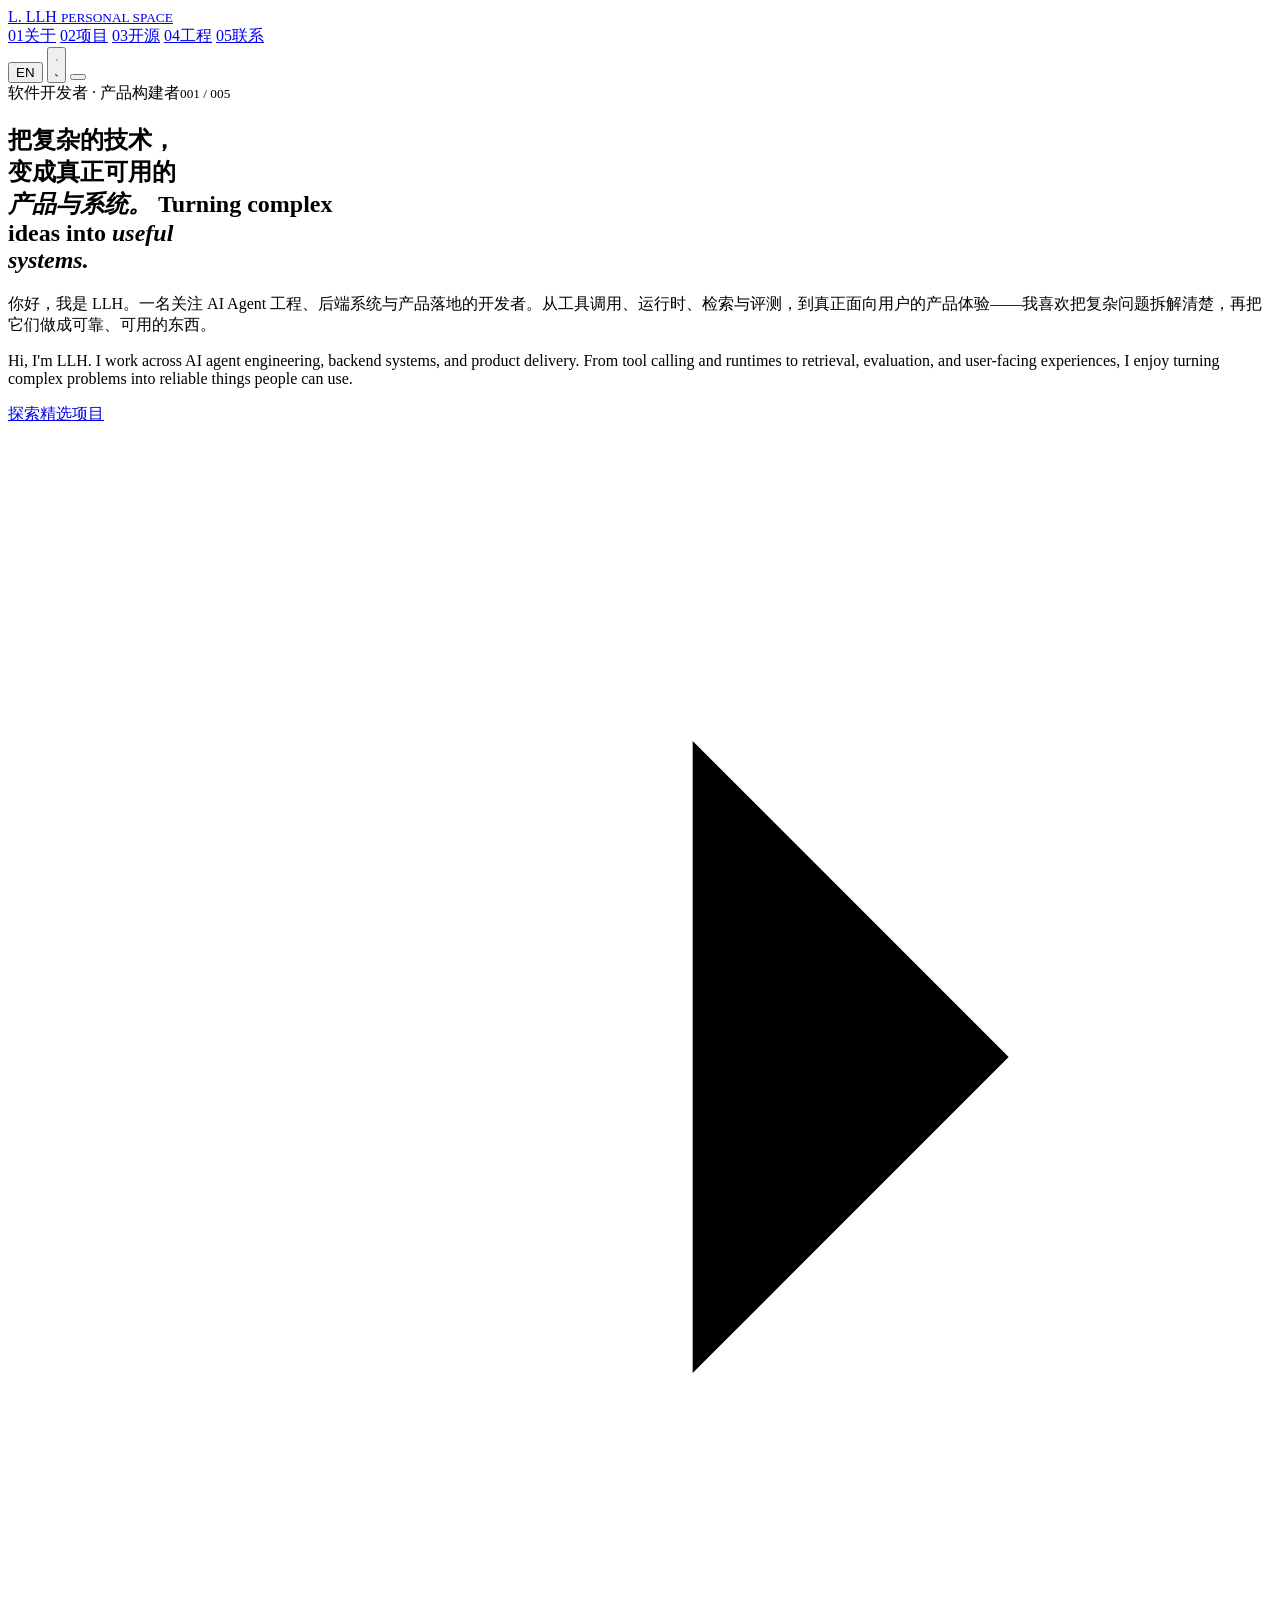
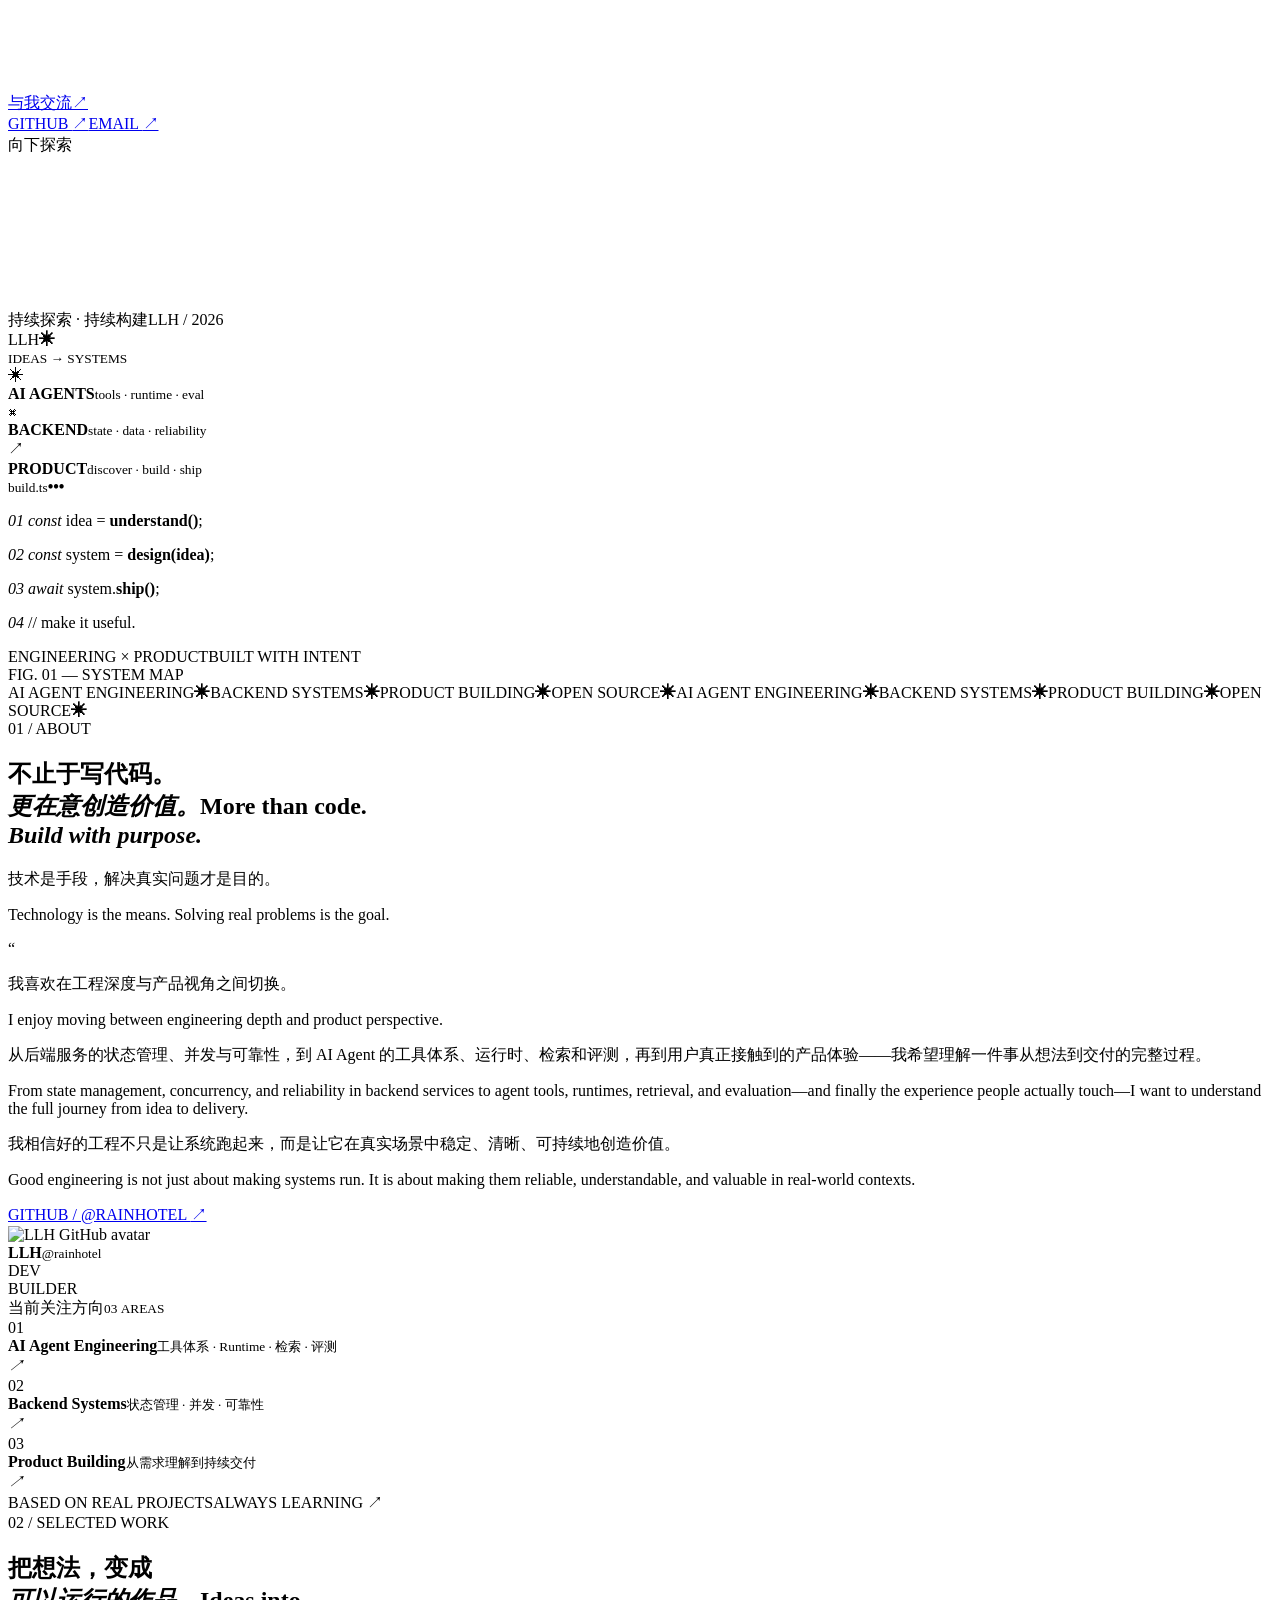
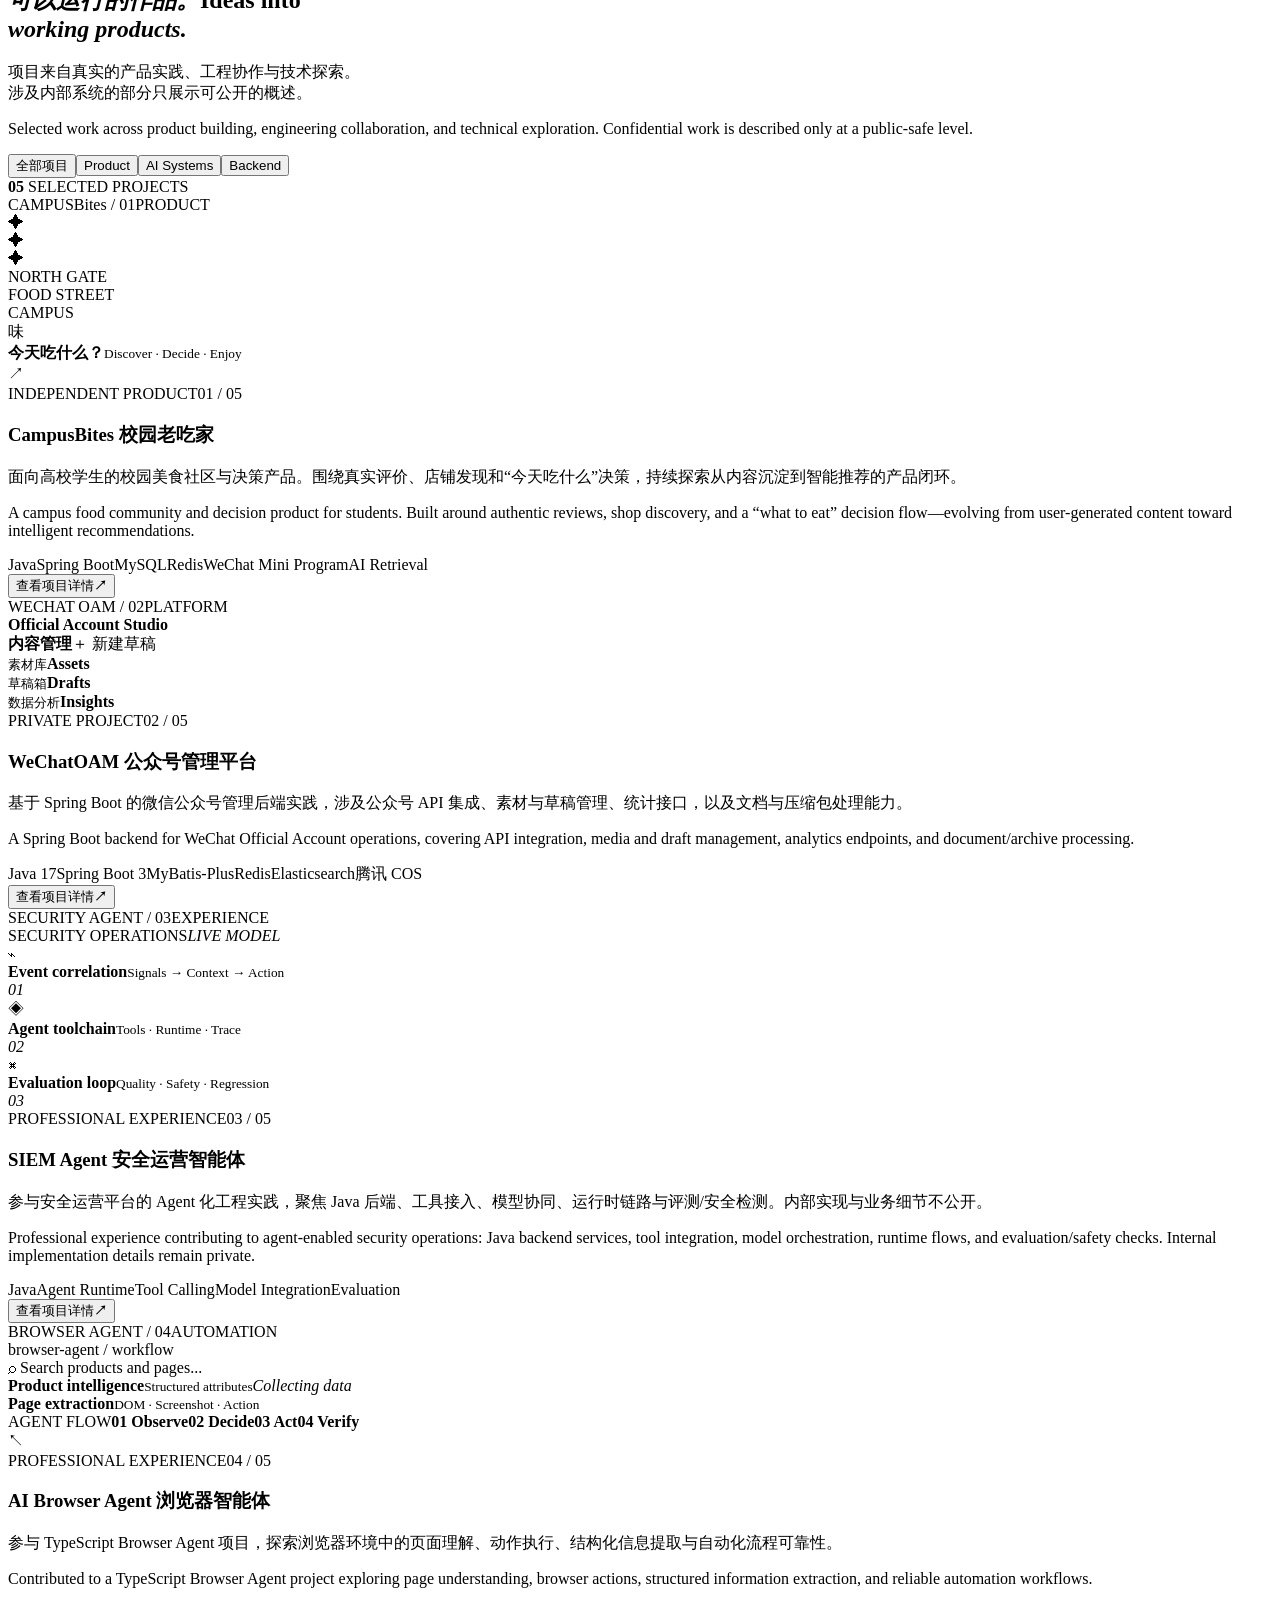
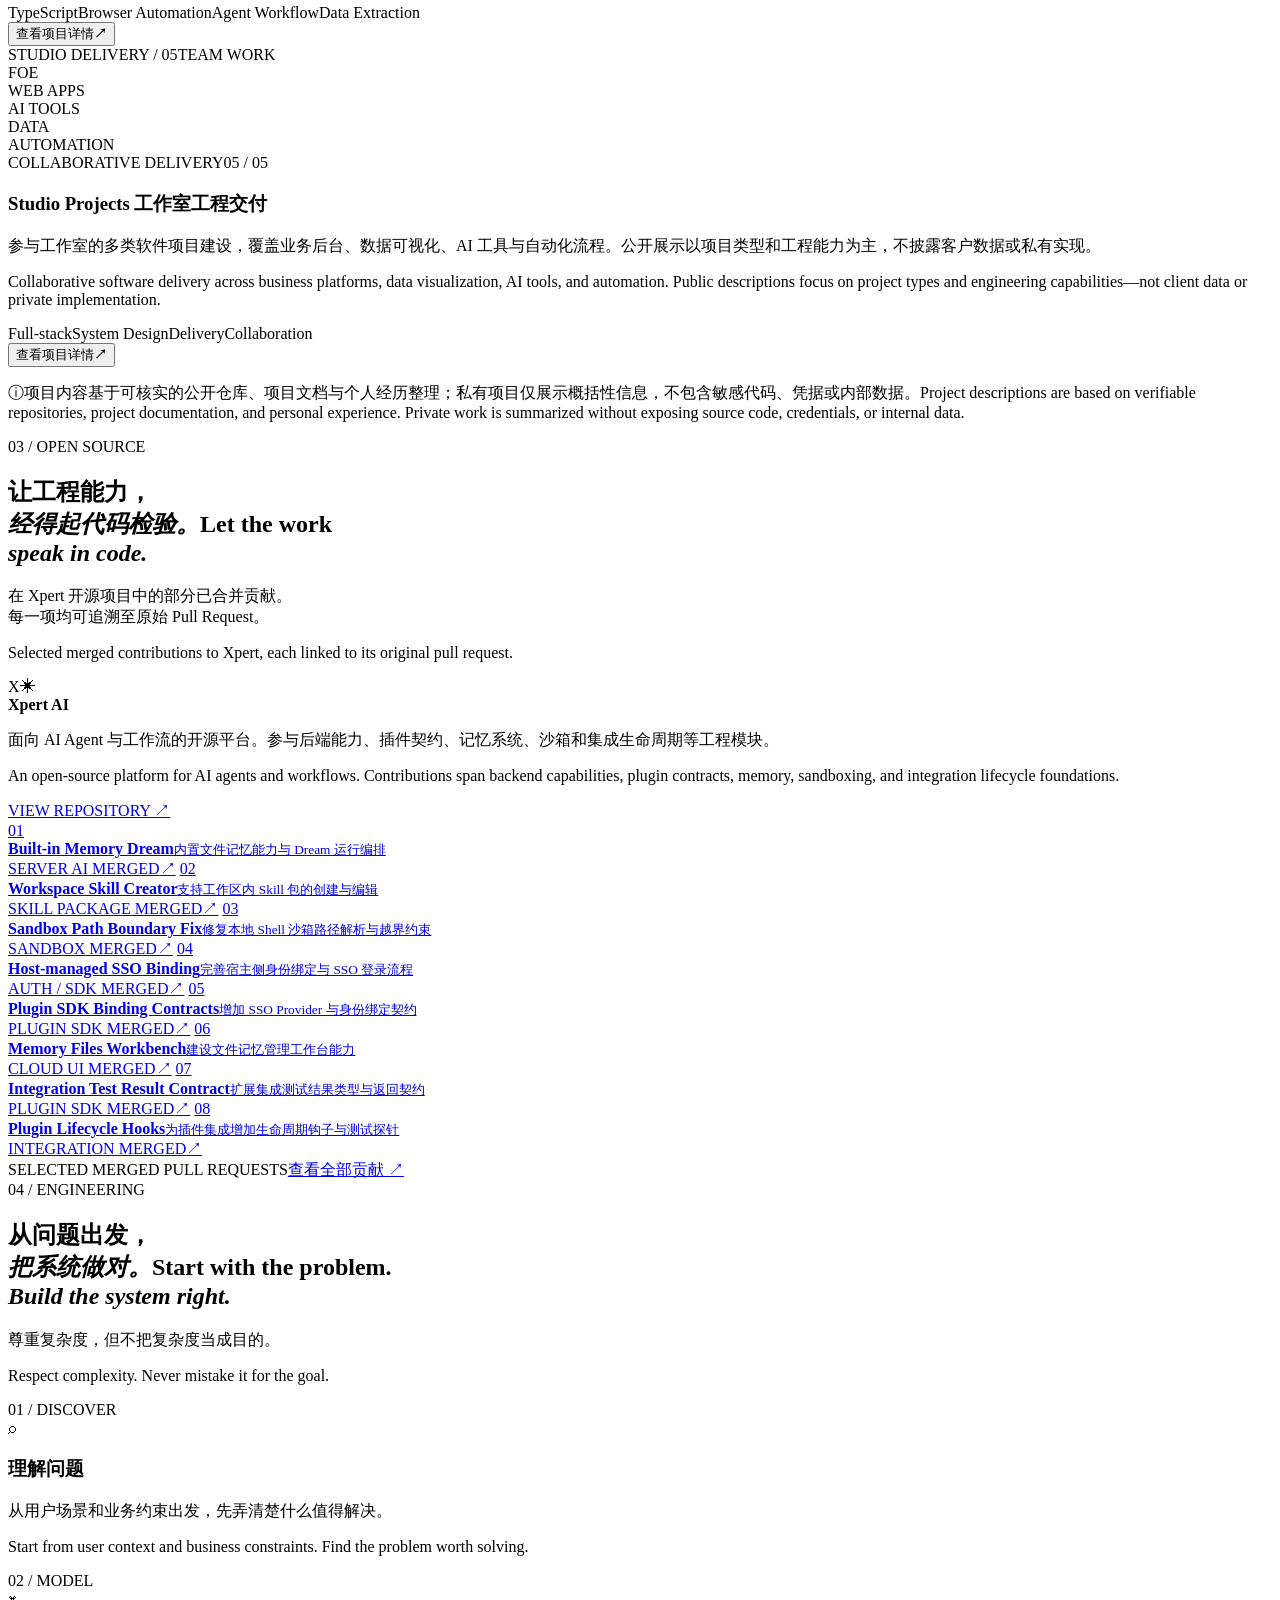
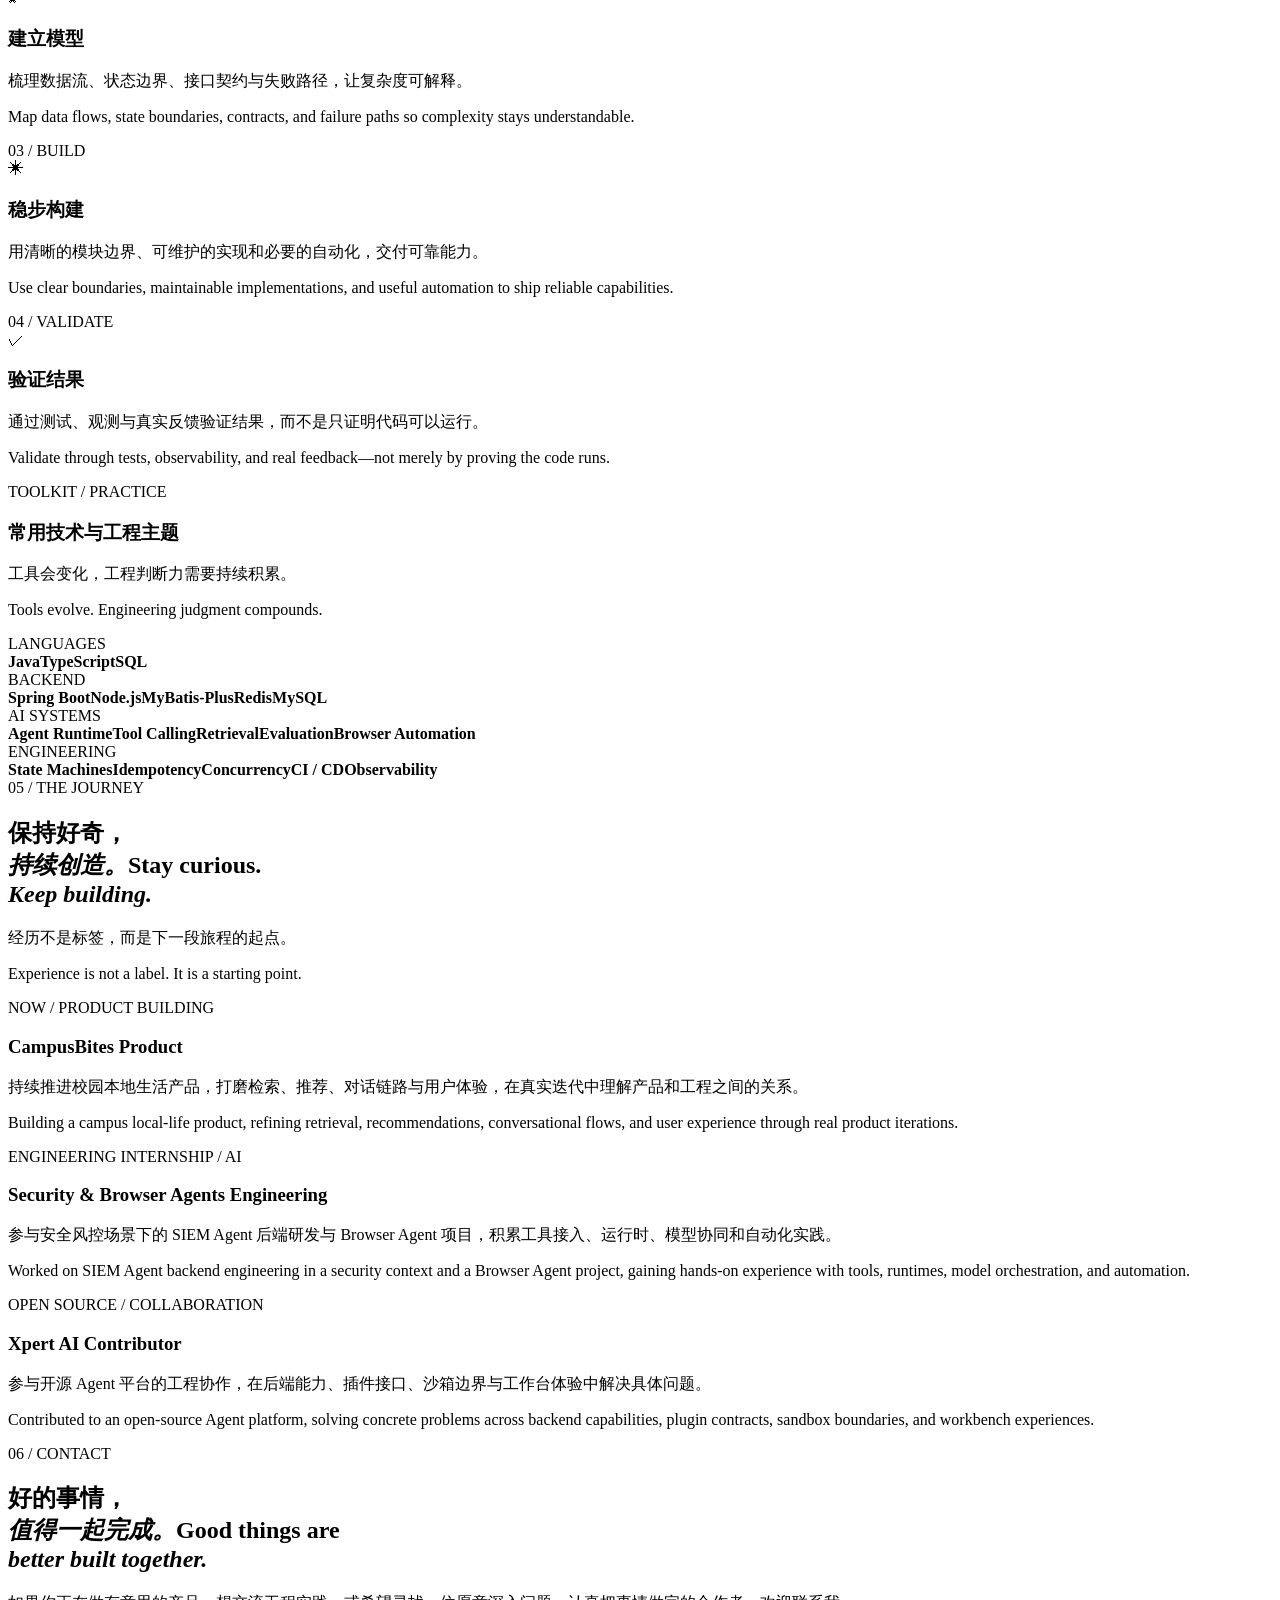
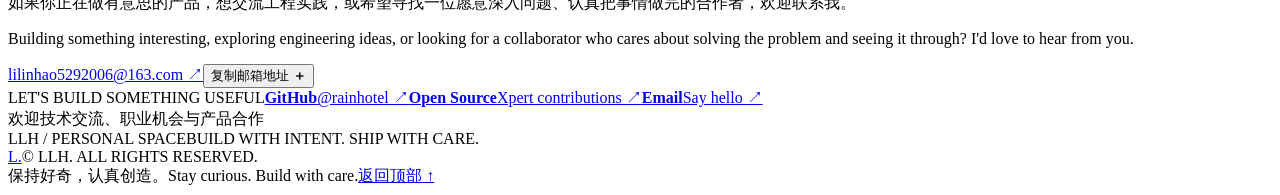
==== index.html @ 76785188 "feat: add index.html" ====
<!doctype html>
<html lang="zh-CN" data-theme="light" data-language="zh">
<head>
  <meta charset="utf-8">
  <meta name="viewport" content="width=device-width, initial-scale=1">
  <meta name="theme-color" content="#f5f5f1">
  <meta name="description" content="LLH — Developer & Builder. Exploring AI agent engineering, backend systems, and products built for real-world problems.">
  <meta name="author" content="LLH">
  <meta property="og:type" content="website">
  <meta property="og:title" content="LLH — Developer & Builder">
  <meta property="og:description" content="Turning complex ideas into useful systems.">
  <meta property="og:image" content="https://rainhotel.github.io/LLH_Personal_WebSite/assets/og-cover.svg">
  <meta name="twitter:card" content="summary_large_image">
  <title>LLH — Developer & Builder</title>
  <link rel="icon" href="assets/favicon.svg" type="image/svg+xml">
  <link rel="preconnect" href="https://fonts.googleapis.com">
  <link rel="preconnect" href="https://fonts.gstatic.com" crossorigin>
  <link href="https://fonts.googleapis.com/css2?family=DM+Mono:wght@400;500&family=DM+Sans:wght@400;500;600;700;800&family=Manrope:wght@400;500;600;700;800&display=swap" rel="stylesheet">
  <link rel="stylesheet" href="styles.css">
  <script>document.documentElement.classList.add('js');</script>
</head>
<body>
  <div class="scroll-progress" aria-hidden="true"><span id="scroll-progress-bar"></span></div>
  <div class="ambient ambient-a" aria-hidden="true"></div>
  <div class="ambient ambient-b" aria-hidden="true"></div>

  <header class="site-header" id="top">
    <a class="brand" href="#top" aria-label="LLH home">
      <span class="brand-symbol">L<span>.</span></span>
      <span class="brand-copy">LLH <small>PERSONAL SPACE</small></span>
    </a>
    <nav class="main-nav" id="main-nav" aria-label="Main navigation">
      <a href="#about"><span>01</span><span data-zh="关于" data-en="About">关于</span></a>
      <a href="#work"><span>02</span><span data-zh="项目" data-en="Work">项目</span></a>
      <a href="#opensource"><span>03</span><span data-zh="开源" data-en="Open source">开源</span></a>
      <a href="#engineering"><span>04</span><span data-zh="工程" data-en="Engineering">工程</span></a>
      <a href="#contact"><span>05</span><span data-zh="联系" data-en="Contact">联系</span></a>
    </nav>
    <div class="header-actions">
      <button class="icon-button language-toggle" id="language-toggle" type="button" aria-label="Switch language">EN</button>
      <button class="icon-button theme-toggle" id="theme-toggle" type="button" aria-label="Switch color theme">
        <svg class="sun-icon" viewBox="0 0 24 24" aria-hidden="true"><circle cx="12" cy="12" r="3.5"/><path d="M12 2v2m0 16v2M4.93 4.93l1.42 1.42m11.3 11.3 1.42 1.42M2 12h2m16 0h2M4.93 19.07l1.42-1.42m11.3-11.3 1.42-1.42"/></svg>
        <svg class="moon-icon" viewBox="0 0 24 24" aria-hidden="true"><path d="M20.5 15.3A8.7 8.7 0 0 1 8.7 3.5 8.9 8.9 0 1 0 20.5 15.3Z"/></svg>
      </button>
      <button class="menu-toggle" id="menu-toggle" type="button" aria-label="Open navigation" aria-expanded="false"><span></span><span></span></button>
    </div>
  </header>

  <main>
    <section class="hero section-wrap" aria-labelledby="hero-title">
      <div class="hero-copy">
        <div class="eyebrow"><span class="status-dot"></span><span data-zh="软件开发者 · 产品构建者" data-en="SOFTWARE DEVELOPER · PRODUCT BUILDER">软件开发者 · 产品构建者</span><i></i><small>001 / 005</small></div>
        <h1 id="hero-title">
          <span class="lang-zh">把复杂的技术，<br>变成真正可用的<br><em>产品与系统。</em></span>
          <span class="lang-en">Turning complex<br>ideas into <em>useful<br>systems.</em></span>
        </h1>
        <p class="hero-intro lang-zh">你好，我是 LLH。一名关注 AI Agent 工程、后端系统与产品落地的开发者。从工具调用、运行时、检索与评测，到真正面向用户的产品体验——我喜欢把复杂问题拆解清楚，再把它们做成可靠、可用的东西。</p>
        <p class="hero-intro lang-en">Hi, I'm LLH. I work across AI agent engineering, backend systems, and product delivery. From tool calling and runtimes to retrieval, evaluation, and user-facing experiences, I enjoy turning complex problems into reliable things people can use.</p>
        <div class="hero-actions">
          <a class="button button-primary" href="#work"><span data-zh="探索精选项目" data-en="Explore selected work">探索精选项目</span><svg viewBox="0 0 24 24" aria-hidden="true"><path d="M5 12h14m-6-6 6 6-6 6"/></svg></a>
          <a class="button button-secondary" href="#contact"><span data-zh="与我交流" data-en="Get in touch">与我交流</span><span>↗</span></a>
        </div>
        <div class="hero-meta">
          <div class="social-links"><a href="https://github.com/rainhotel" target="_blank" rel="noreferrer">GITHUB <span>↗</span></a><b></b><a href="mailto:lilinhao5292006@163.com">EMAIL <span>↗</span></a></div>
          <div class="scroll-hint"><span class="scroll-mouse"><i></i></span><span data-zh="向下探索" data-en="SCROLL TO EXPLORE">向下探索</span></div>
        </div>
      </div>

      <div class="hero-visual" id="hero-visual" aria-label="An abstract map of engineering and product systems">
        <div class="visual-grid"></div>
        <canvas id="network-canvas" aria-hidden="true"></canvas>
        <div class="visual-topline"><span><i></i><span data-zh="持续探索 · 持续构建" data-en="EXPLORING · BUILDING">持续探索 · 持续构建</span></span><span>LLH / 2026</span></div>
        <div class="orbit orbit-one"></div><div class="orbit orbit-two"></div><div class="orbit orbit-three"></div>
        <div class="visual-cross cross-one"></div><div class="visual-cross cross-two"></div>
        <div class="visual-core"><div class="core-ring"><span>LLH</span><b>✳</b></div><small>IDEAS → SYSTEMS</small></div>
        <div class="system-node node-agent"><span class="node-glyph">✳</span><div><b>AI AGENTS</b><small>tools · runtime · eval</small></div><i></i></div>
        <div class="system-node node-backend"><span class="node-glyph">⌘</span><div><b>BACKEND</b><small>state · data · reliability</small></div></div>
        <div class="system-node node-product"><span class="node-glyph">↗</span><div><b>PRODUCT</b><small>discover · build · ship</small></div></div>
        <div class="code-float"><div class="code-title"><span></span><span></span><span></span><small>build.ts</small><b>•••</b></div><div class="code-lines"><p><i>01</i> <em>const</em> idea = <strong>understand()</strong>;</p><p><i>02</i> <em>const</em> system = <strong>design(idea)</strong>;</p><p><i>03</i> <em>await</em> system.<strong>ship()</strong>;</p><p><i>04</i> <label>// make it useful.</label></p></div></div>
        <div class="visual-footer"><span>ENGINEERING × PRODUCT</span><b></b><span>BUILT WITH INTENT</span></div>
        <span class="visual-index">FIG. 01 — SYSTEM MAP</span>
      </div>
    </section>

    <div class="ticker" aria-label="Areas of focus"><div class="ticker-track"><span>AI AGENT ENGINEERING</span><b>✳</b><span>BACKEND SYSTEMS</span><b>✳</b><span>PRODUCT BUILDING</span><b>✳</b><span>OPEN SOURCE</span><b>✳</b><span>AI AGENT ENGINEERING</span><b>✳</b><span>BACKEND SYSTEMS</span><b>✳</b><span>PRODUCT BUILDING</span><b>✳</b><span>OPEN SOURCE</span><b>✳</b></div></div>

    <section class="section section-wrap about-section" id="about">
      <div class="section-heading reveal"><div><div class="section-kicker"><span>01</span> / ABOUT</div><h2 class="section-title"><span class="lang-zh">不止于写代码。<br><em>更在意创造价值。</em></span><span class="lang-en">More than code.<br><em>Build with purpose.</em></span></h2></div><p class="section-aside lang-zh">技术是手段，解决真实问题才是目的。</p><p class="section-aside lang-en">Technology is the means. Solving real problems is the goal.</p></div>
      <div class="about-layout">
        <div class="about-story reveal"><div class="quote-mark">“</div><p class="story-lead lang-zh">我喜欢在工程深度与产品视角之间切换。</p><p class="story-lead lang-en">I enjoy moving between engineering depth and product perspective.</p><p class="story-copy lang-zh">从后端服务的状态管理、并发与可靠性，到 AI Agent 的工具体系、运行时、检索和评测，再到用户真正接触到的产品体验——我希望理解一件事从想法到交付的完整过程。</p><p class="story-copy lang-en">From state management, concurrency, and reliability in backend services to agent tools, runtimes, retrieval, and evaluation—and finally the experience people actually touch—I want to understand the full journey from idea to delivery.</p><p class="story-copy lang-zh">我相信好的工程不只是让系统跑起来，而是让它在真实场景中稳定、清晰、可持续地创造价值。</p><p class="story-copy lang-en">Good engineering is not just about making systems run. It is about making them reliable, understandable, and valuable in real-world contexts.</p><a class="text-link" href="https://github.com/rainhotel" target="_blank" rel="noreferrer">GITHUB / @RAINHOTEL <span>↗</span></a></div>
        <aside class="profile-card reveal"><div class="profile-head"><div class="avatar-wrap"><img src="https://avatars.githubusercontent.com/u/196046444?v=4" alt="LLH GitHub avatar" loading="lazy"><span></span></div><div class="profile-identity"><b>LLH</b><small>@rainhotel</small></div><div class="profile-stamp">DEV<br>BUILDER</div></div><div class="profile-divider"></div><div class="profile-subhead"><span data-zh="当前关注方向" data-en="CURRENT FOCUS">当前关注方向</span><small>03 AREAS</small></div>
          <div class="focus-item"><span>01</span><div><b>AI Agent Engineering</b><small data-zh="工具体系 · Runtime · 检索 · 评测" data-en="Tools · Runtime · Retrieval · Evaluation">工具体系 · Runtime · 检索 · 评测</small></div><i>↗</i></div>
          <div class="focus-item"><span>02</span><div><b>Backend Systems</b><small data-zh="状态管理 · 并发 · 可靠性" data-en="State · Concurrency · Reliability">状态管理 · 并发 · 可靠性</small></div><i>↗</i></div>
          <div class="focus-item"><span>03</span><div><b>Product Building</b><small data-zh="从需求理解到持续交付" data-en="From discovery to delivery">从需求理解到持续交付</small></div><i>↗</i></div>
          <div class="profile-foot"><span>BASED ON REAL PROJECTS</span><span>ALWAYS LEARNING ↗</span></div>
        </aside>
      </div>
    </section>

    <section class="section work-section" id="work"><div class="section-wrap">
      <div class="section-heading reveal"><div><div class="section-kicker"><span>02</span> / SELECTED WORK</div><h2 class="section-title"><span class="lang-zh">把想法，变成<br><em>可以运行的作品。</em></span><span class="lang-en">Ideas into<br><em>working products.</em></span></h2></div><p class="section-aside lang-zh">项目来自真实的产品实践、工程协作与技术探索。<br>涉及内部系统的部分只展示可公开的概述。</p><p class="section-aside lang-en">Selected work across product building, engineering collaboration, and technical exploration. Confidential work is described only at a public-safe level.</p></div>
      <div class="project-toolbar reveal"><div class="project-filters" role="group" aria-label="Filter projects"><button class="filter-button is-active" data-filter="all" type="button" aria-pressed="true" data-zh="全部项目" data-en="All work">全部项目</button><button class="filter-button" data-filter="product" type="button" aria-pressed="false">Product</button><button class="filter-button" data-filter="ai" type="button" aria-pressed="false">AI Systems</button><button class="filter-button" data-filter="backend" type="button" aria-pressed="false">Backend</button></div><span class="project-count"><b id="visible-project-count">05</b> SELECTED PROJECTS</span></div>
      <div class="project-grid" id="project-grid">
        <article class="project-card project-featured reveal" data-category="product ai" data-project="campusbites">
          <div class="project-art art-campus"><div class="art-top"><span>CAMPUSBites / 01</span><span>PRODUCT</span></div><div class="campus-map"><div class="map-road road-a"></div><div class="map-road road-b"></div><div class="map-road road-c"></div><div class="map-pin pin-a">✦</div><div class="map-pin pin-b">✦</div><div class="map-pin pin-c">✦</div><div class="map-label label-a">NORTH GATE</div><div class="map-label label-b">FOOD STREET</div><div class="map-label label-c">CAMPUS</div></div><div class="food-card"><div class="food-thumb">味</div><div><b>今天吃什么？</b><small>Discover · Decide · Enjoy</small></div><span>↗</span></div><div class="art-orbit"></div></div>
          <div class="project-content"><div class="project-meta"><span>INDEPENDENT PRODUCT</span><span>01 / 05</span></div><h3>CampusBites <span>校园老吃家</span></h3><p class="lang-zh">面向高校学生的校园美食社区与决策产品。围绕真实评价、店铺发现和“今天吃什么”决策，持续探索从内容沉淀到智能推荐的产品闭环。</p><p class="lang-en">A campus food community and decision product for students. Built around authentic reviews, shop discovery, and a “what to eat” decision flow—evolving from user-generated content toward intelligent recommendations.</p><div class="tag-row"><span>Java</span><span>Spring Boot</span><span>MySQL</span><span>Redis</span><span>WeChat Mini Program</span><span>AI Retrieval</span></div><button class="project-open" type="button" data-open-project="campusbites"><span data-zh="查看项目详情" data-en="Explore case study">查看项目详情</span><b>↗</b></button></div>
        </article>

        <article class="project-card reveal" data-category="backend product" data-project="weoam">
          <div class="project-art art-wechat"><div class="art-top"><span>WECHAT OAM / 02</span><span>PLATFORM</span></div><div class="wechat-window"><div class="window-bar"><i></i><i></i><i></i><b>Official Account Studio</b></div><div class="wechat-layout"><div class="wechat-sidebar"><i></i><i></i><i></i><i></i></div><div class="wechat-main"><div class="wechat-heading"><b>内容管理</b><span>＋ 新建草稿</span></div><div class="wechat-stat"><div><small>素材库</small><b>Assets</b></div><div><small>草稿箱</small><b>Drafts</b></div><div><small>数据分析</small><b>Insights</b></div></div><div class="wechat-lines"><i></i><i></i><i></i></div></div></div></div><div class="wechat-orbit"></div></div>
          <div class="project-content"><div class="project-meta"><span>PRIVATE PROJECT</span><span>02 / 05</span></div><h3>WeChatOAM <span>公众号管理平台</span></h3><p class="lang-zh">基于 Spring Boot 的微信公众号管理后端实践，涉及公众号 API 集成、素材与草稿管理、统计接口，以及文档与压缩包处理能力。</p><p class="lang-en">A Spring Boot backend for WeChat Official Account operations, covering API integration, media and draft management, analytics endpoints, and document/archive processing.</p><div class="tag-row"><span>Java 17</span><span>Spring Boot 3</span><span>MyBatis-Plus</span><span>Redis</span><span>Elasticsearch</span><span>腾讯 COS</span></div><button class="project-open" type="button" data-open-project="weoam"><span data-zh="查看项目详情" data-en="Explore case study">查看项目详情</span><b>↗</b></button></div>
        </article>

        <article class="project-card reveal" data-category="ai backend" data-project="siem">
          <div class="project-art art-siem"><div class="art-top"><span>SECURITY AGENT / 03</span><span>EXPERIENCE</span></div><div class="siem-console"><div class="console-head"><span>SECURITY OPERATIONS</span><i>LIVE MODEL</i></div><div class="signal-row"><span class="signal-icon">⌁</span><div><b>Event correlation</b><small>Signals → Context → Action</small></div><em>01</em></div><div class="signal-row"><span class="signal-icon">◈</span><div><b>Agent toolchain</b><small>Tools · Runtime · Trace</small></div><em>02</em></div><div class="signal-row"><span class="signal-icon">⌘</span><div><b>Evaluation loop</b><small>Quality · Safety · Regression</small></div><em>03</em></div><div class="console-wave"><i></i><i></i><i></i><i></i><i></i><i></i><i></i><i></i><i></i><i></i><i></i><i></i></div></div><div class="siem-glow"></div></div>
          <div class="project-content"><div class="project-meta"><span>PROFESSIONAL EXPERIENCE</span><span>03 / 05</span></div><h3>SIEM Agent <span>安全运营智能体</span></h3><p class="lang-zh">参与安全运营平台的 Agent 化工程实践，聚焦 Java 后端、工具接入、模型协同、运行时链路与评测/安全检测。内部实现与业务细节不公开。</p><p class="lang-en">Professional experience contributing to agent-enabled security operations: Java backend services, tool integration, model orchestration, runtime flows, and evaluation/safety checks. Internal implementation details remain private.</p><div class="tag-row"><span>Java</span><span>Agent Runtime</span><span>Tool Calling</span><span>Model Integration</span><span>Evaluation</span></div><button class="project-open" type="button" data-open-project="siem"><span data-zh="查看项目详情" data-en="Explore case study">查看项目详情</span><b>↗</b></button></div>
        </article>

        <article class="project-card reveal" data-category="ai" data-project="browser">
          <div class="project-art art-browser"><div class="art-top"><span>BROWSER AGENT / 04</span><span>AUTOMATION</span></div><div class="browser-window"><div class="browser-chrome"><span></span><span></span><span></span><div>browser-agent / workflow</div></div><div class="browser-body"><div class="browser-page"><div class="browser-search">⌕ <span>Search products and pages...</span></div><div class="browser-product"><div class="product-image"></div><div><b>Product intelligence</b><small>Structured attributes</small><i>Collecting data</i></div></div><div class="browser-product short"><div class="product-image"></div><div><b>Page extraction</b><small>DOM · Screenshot · Action</small></div></div></div><div class="agent-steps"><span>AGENT FLOW</span><b>01 Observe</b><i></i><b>02 Decide</b><i></i><b>03 Act</b><i></i><b>04 Verify</b></div></div></div><div class="browser-cursor">↖</div></div>
          <div class="project-content"><div class="project-meta"><span>PROFESSIONAL EXPERIENCE</span><span>04 / 05</span></div><h3>AI Browser Agent <span>浏览器智能体</span></h3><p class="lang-zh">参与 TypeScript Browser Agent 项目，探索浏览器环境中的页面理解、动作执行、结构化信息提取与自动化流程可靠性。</p><p class="lang-en">Contributed to a TypeScript Browser Agent project exploring page understanding, browser actions, structured information extraction, and reliable automation workflows.</p><div class="tag-row"><span>TypeScript</span><span>Browser Automation</span><span>Agent Workflow</span><span>Data Extraction</span></div><button class="project-open" type="button" data-open-project="browser"><span data-zh="查看项目详情" data-en="Explore case study">查看项目详情</span><b>↗</b></button></div>
        </article>

        <article class="project-card project-wide reveal" data-category="backend product" data-project="studio">
          <div class="project-art art-studio"><div class="art-top"><span>STUDIO DELIVERY / 05</span><span>TEAM WORK</span></div><div class="studio-canvas"><div class="studio-orbit orbit-x"></div><div class="studio-orbit orbit-y"></div><div class="studio-center">F<span>O</span>E</div><div class="studio-chip chip-one">WEB APPS</div><div class="studio-chip chip-two">AI TOOLS</div><div class="studio-chip chip-three">DATA</div><div class="studio-chip chip-four">AUTOMATION</div><div class="studio-line line-one"></div><div class="studio-line line-two"></div></div></div>
          <div class="project-content"><div class="project-meta"><span>COLLABORATIVE DELIVERY</span><span>05 / 05</span></div><h3>Studio Projects <span>工作室工程交付</span></h3><p class="lang-zh">参与工作室的多类软件项目建设，覆盖业务后台、数据可视化、AI 工具与自动化流程。公开展示以项目类型和工程能力为主，不披露客户数据或私有实现。</p><p class="lang-en">Collaborative software delivery across business platforms, data visualization, AI tools, and automation. Public descriptions focus on project types and engineering capabilities—not client data or private implementation.</p><div class="tag-row"><span>Full-stack</span><span>System Design</span><span>Delivery</span><span>Collaboration</span></div><button class="project-open" type="button" data-open-project="studio"><span data-zh="查看项目详情" data-en="Explore case study">查看项目详情</span><b>↗</b></button></div>
        </article>
      </div>
      <p class="work-disclaimer reveal"><span>ⓘ</span><span class="lang-zh">项目内容基于可核实的公开仓库、项目文档与个人经历整理；私有项目仅展示概括性信息，不包含敏感代码、凭据或内部数据。</span><span class="lang-en">Project descriptions are based on verifiable repositories, project documentation, and personal experience. Private work is summarized without exposing source code, credentials, or internal data.</span></p>
    </div></section>

    <section class="section oss-section" id="opensource"><div class="section-wrap">
      <div class="section-heading reveal"><div><div class="section-kicker"><span>03</span> / OPEN SOURCE</div><h2 class="section-title"><span class="lang-zh">让工程能力，<br><em>经得起代码检验。</em></span><span class="lang-en">Let the work<br><em>speak in code.</em></span></h2></div><p class="section-aside lang-zh">在 Xpert 开源项目中的部分已合并贡献。<br>每一项均可追溯至原始 Pull Request。</p><p class="section-aside lang-en">Selected merged contributions to Xpert, each linked to its original pull request.</p></div>
      <div class="oss-overview reveal"><div class="oss-project-mark">X<span>✳</span></div><div class="oss-project-copy"><b>Xpert AI</b><p class="lang-zh">面向 AI Agent 与工作流的开源平台。参与后端能力、插件契约、记忆系统、沙箱和集成生命周期等工程模块。</p><p class="lang-en">An open-source platform for AI agents and workflows. Contributions span backend capabilities, plugin contracts, memory, sandboxing, and integration lifecycle foundations.</p></div><a href="https://github.com/xpert-ai/xpert" target="_blank" rel="noreferrer" class="oss-repo-link">VIEW REPOSITORY ↗</a></div>
      <div class="contribution-list">
        <a class="contribution-row reveal" href="https://github.com/xpert-ai/xpert/pull/592" target="_blank" rel="noreferrer"><span class="contribution-index">01</span><div class="contribution-main"><b>Built-in Memory Dream</b><small data-zh="内置文件记忆能力与 Dream 运行编排" data-en="Built-in file memory and Dream orchestration">内置文件记忆能力与 Dream 运行编排</small></div><span class="contribution-area">SERVER AI</span><span class="merged-state"><i></i> MERGED</span><span class="contribution-arrow">↗</span></a>
        <a class="contribution-row reveal" href="https://github.com/xpert-ai/xpert/pull/578" target="_blank" rel="noreferrer"><span class="contribution-index">02</span><div class="contribution-main"><b>Workspace Skill Creator</b><small data-zh="支持工作区内 Skill 包的创建与编辑" data-en="Authoring and editing workspace Skill packages">支持工作区内 Skill 包的创建与编辑</small></div><span class="contribution-area">SKILL PACKAGE</span><span class="merged-state"><i></i> MERGED</span><span class="contribution-arrow">↗</span></a>
        <a class="contribution-row reveal" href="https://github.com/xpert-ai/xpert/pull/580" target="_blank" rel="noreferrer"><span class="contribution-index">03</span><div class="contribution-main"><b>Sandbox Path Boundary Fix</b><small data-zh="修复本地 Shell 沙箱路径解析与越界约束" data-en="Hardened local shell sandbox path resolution and boundaries">修复本地 Shell 沙箱路径解析与越界约束</small></div><span class="contribution-area">SANDBOX</span><span class="merged-state"><i></i> MERGED</span><span class="contribution-arrow">↗</span></a>
        <a class="contribution-row reveal" href="https://github.com/xpert-ai/xpert/pull/535" target="_blank" rel="noreferrer"><span class="contribution-index">04</span><div class="contribution-main"><b>Host-managed SSO Binding</b><small data-zh="完善宿主侧身份绑定与 SSO 登录流程" data-en="Added host-side identity binding and SSO login flows">完善宿主侧身份绑定与 SSO 登录流程</small></div><span class="contribution-area">AUTH / SDK</span><span class="merged-state"><i></i> MERGED</span><span class="contribution-arrow">↗</span></a>
        <a class="contribution-row reveal" href="https://github.com/xpert-ai/xpert/pull/533" target="_blank" rel="noreferrer"><span class="contribution-index">05</span><div class="contribution-main"><b>Plugin SDK Binding Contracts</b><small data-zh="增加 SSO Provider 与身份绑定契约" data-en="Added SSO provider and identity binding contracts">增加 SSO Provider 与身份绑定契约</small></div><span class="contribution-area">PLUGIN SDK</span><span class="merged-state"><i></i> MERGED</span><span class="contribution-arrow">↗</span></a>
        <a class="contribution-row reveal" href="https://github.com/xpert-ai/xpert/pull/516" target="_blank" rel="noreferrer"><span class="contribution-index">06</span><div class="contribution-main"><b>Memory Files Workbench</b><small data-zh="建设文件记忆管理工作台能力" data-en="Added a workbench for managing memory files">建设文件记忆管理工作台能力</small></div><span class="contribution-area">CLOUD UI</span><span class="merged-state"><i></i> MERGED</span><span class="contribution-arrow">↗</span></a>
        <a class="contribution-row reveal" href="https://github.com/xpert-ai/xpert/pull/482" target="_blank" rel="noreferrer"><span class="contribution-index">07</span><div class="contribution-main"><b>Integration Test Result Contract</b><small data-zh="扩展集成测试结果类型与返回契约" data-en="Expanded integration test result types and contract">扩展集成测试结果类型与返回契约</small></div><span class="contribution-area">PLUGIN SDK</span><span class="merged-state"><i></i> MERGED</span><span class="contribution-arrow">↗</span></a>
        <a class="contribution-row reveal" href="https://github.com/xpert-ai/xpert/pull/481" target="_blank" rel="noreferrer"><span class="contribution-index">08</span><div class="contribution-main"><b>Plugin Lifecycle Hooks</b><small data-zh="为插件集成增加生命周期钩子与测试探针" data-en="Added integration lifecycle hooks and test probes">为插件集成增加生命周期钩子与测试探针</small></div><span class="contribution-area">INTEGRATION</span><span class="merged-state"><i></i> MERGED</span><span class="contribution-arrow">↗</span></a>
      </div>
      <div class="oss-foot reveal"><span>SELECTED MERGED PULL REQUESTS</span><a href="https://github.com/xpert-ai/xpert/pulls?q=is%3Apr+author%3Arainhotel" target="_blank" rel="noreferrer"><span data-zh="查看全部贡献" data-en="View all contributions">查看全部贡献</span> ↗</a></div>
    </div></section>

    <section class="section engineering-section" id="engineering"><div class="section-wrap">
      <div class="section-heading reveal"><div><div class="section-kicker"><span>04</span> / ENGINEERING</div><h2 class="section-title"><span class="lang-zh">从问题出发，<br><em>把系统做对。</em></span><span class="lang-en">Start with the problem.<br><em>Build the system right.</em></span></h2></div><p class="section-aside lang-zh">尊重复杂度，但不把复杂度当成目的。</p><p class="section-aside lang-en">Respect complexity. Never mistake it for the goal.</p></div>
      <div class="principle-grid">
        <article class="principle-card reveal"><span>01 / DISCOVER</span><div class="principle-icon">⌕</div><h3 data-zh="理解问题" data-en="Understand">理解问题</h3><p class="lang-zh">从用户场景和业务约束出发，先弄清楚什么值得解决。</p><p class="lang-en">Start from user context and business constraints. Find the problem worth solving.</p></article>
        <article class="principle-card reveal"><span>02 / MODEL</span><div class="principle-icon">⌘</div><h3 data-zh="建立模型" data-en="Model">建立模型</h3><p class="lang-zh">梳理数据流、状态边界、接口契约与失败路径，让复杂度可解释。</p><p class="lang-en">Map data flows, state boundaries, contracts, and failure paths so complexity stays understandable.</p></article>
        <article class="principle-card reveal"><span>03 / BUILD</span><div class="principle-icon">✳</div><h3 data-zh="稳步构建" data-en="Build">稳步构建</h3><p class="lang-zh">用清晰的模块边界、可维护的实现和必要的自动化，交付可靠能力。</p><p class="lang-en">Use clear boundaries, maintainable implementations, and useful automation to ship reliable capabilities.</p></article>
        <article class="principle-card reveal"><span>04 / VALIDATE</span><div class="principle-icon">✓</div><h3 data-zh="验证结果" data-en="Validate">验证结果</h3><p class="lang-zh">通过测试、观测与真实反馈验证结果，而不是只证明代码可以运行。</p><p class="lang-en">Validate through tests, observability, and real feedback—not merely by proving the code runs.</p></article>
      </div>
      <div class="toolkit-panel reveal"><div class="toolkit-heading"><div><div class="section-kicker">TOOLKIT / PRACTICE</div><h3 data-zh="常用技术与工程主题" data-en="Tools & engineering topics">常用技术与工程主题</h3></div><p class="lang-zh">工具会变化，工程判断力需要持续积累。</p><p class="lang-en">Tools evolve. Engineering judgment compounds.</p></div><div class="toolkit-groups">
        <div class="toolkit-group"><span>LANGUAGES</span><div><b>Java</b><b>TypeScript</b><b>SQL</b></div></div>
        <div class="toolkit-group"><span>BACKEND</span><div><b>Spring Boot</b><b>Node.js</b><b>MyBatis-Plus</b><b>Redis</b><b>MySQL</b></div></div>
        <div class="toolkit-group"><span>AI SYSTEMS</span><div><b>Agent Runtime</b><b>Tool Calling</b><b>Retrieval</b><b>Evaluation</b><b>Browser Automation</b></div></div>
        <div class="toolkit-group"><span>ENGINEERING</span><div><b>State Machines</b><b>Idempotency</b><b>Concurrency</b><b>CI / CD</b><b>Observability</b></div></div>
      </div></div>
    </div></section>

    <section class="section journey-section"><div class="section-wrap">
      <div class="section-heading reveal"><div><div class="section-kicker"><span>05</span> / THE JOURNEY</div><h2 class="section-title"><span class="lang-zh">保持好奇，<br><em>持续创造。</em></span><span class="lang-en">Stay curious.<br><em>Keep building.</em></span></h2></div><p class="section-aside lang-zh">经历不是标签，而是下一段旅程的起点。</p><p class="section-aside lang-en">Experience is not a label. It is a starting point.</p></div>
      <div class="timeline">
        <article class="timeline-item reveal"><div class="timeline-marker"><i></i></div><div class="timeline-date">NOW / PRODUCT BUILDING</div><div class="timeline-content"><h3>CampusBites <span>Product</span></h3><p class="lang-zh">持续推进校园本地生活产品，打磨检索、推荐、对话链路与用户体验，在真实迭代中理解产品和工程之间的关系。</p><p class="lang-en">Building a campus local-life product, refining retrieval, recommendations, conversational flows, and user experience through real product iterations.</p></div></article>
        <article class="timeline-item reveal"><div class="timeline-marker"><i></i></div><div class="timeline-date">ENGINEERING INTERNSHIP / AI</div><div class="timeline-content"><h3>Security & Browser Agents <span>Engineering</span></h3><p class="lang-zh">参与安全风控场景下的 SIEM Agent 后端研发与 Browser Agent 项目，积累工具接入、运行时、模型协同和自动化实践。</p><p class="lang-en">Worked on SIEM Agent backend engineering in a security context and a Browser Agent project, gaining hands-on experience with tools, runtimes, model orchestration, and automation.</p></div></article>
        <article class="timeline-item reveal"><div class="timeline-marker"><i></i></div><div class="timeline-date">OPEN SOURCE / COLLABORATION</div><div class="timeline-content"><h3>Xpert AI <span>Contributor</span></h3><p class="lang-zh">参与开源 Agent 平台的工程协作，在后端能力、插件接口、沙箱边界与工作台体验中解决具体问题。</p><p class="lang-en">Contributed to an open-source Agent platform, solving concrete problems across backend capabilities, plugin contracts, sandbox boundaries, and workbench experiences.</p></div></article>
      </div>
    </div></section>

    <section class="contact-section" id="contact"><div class="contact-glow glow-one"></div><div class="contact-glow glow-two"></div><div class="section-wrap contact-inner">
      <div class="section-kicker light-kicker reveal"><span>06</span> / CONTACT</div>
      <div class="contact-layout"><div class="contact-main reveal"><h2><span class="lang-zh">好的事情，<br><em>值得一起完成。</em></span><span class="lang-en">Good things are<br><em>better built together.</em></span></h2><p class="lang-zh">如果你正在做有意思的产品，想交流工程实践，或希望寻找一位愿意深入问题、认真把事情做完的合作者，欢迎联系我。</p><p class="lang-en">Building something interesting, exploring engineering ideas, or looking for a collaborator who cares about solving the problem and seeing it through? I'd love to hear from you.</p><a class="contact-email" href="mailto:lilinhao5292006@163.com">lilinhao5292006@163.com <span>↗</span></a><button class="copy-email" id="copy-email" type="button"><span data-zh="复制邮箱地址" data-en="Copy email address">复制邮箱地址</span> <b>＋</b></button></div>
        <aside class="contact-aside reveal"><span class="contact-aside-label">LET'S BUILD SOMETHING USEFUL</span><a href="https://github.com/rainhotel" target="_blank" rel="noreferrer"><b>GitHub</b><span>@rainhotel ↗</span></a><a href="https://github.com/xpert-ai/xpert/pulls?q=is%3Apr+author%3Arainhotel" target="_blank" rel="noreferrer"><b>Open Source</b><span>Xpert contributions ↗</span></a><a href="mailto:lilinhao5292006@163.com"><b>Email</b><span>Say hello ↗</span></a><div class="availability"><i></i><span data-zh="欢迎技术交流、职业机会与产品合作" data-en="Open to engineering opportunities & collaboration">欢迎技术交流、职业机会与产品合作</span></div></aside>
      </div>
      <div class="contact-bottom"><span>LLH / PERSONAL SPACE</span><span>BUILD WITH INTENT. SHIP WITH CARE.</span></div>
    </div></section>
  </main>

  <footer class="site-footer"><div class="footer-left"><a class="footer-mark" href="#top">L<span>.</span></a><span>© <b id="current-year"></b> LLH. ALL RIGHTS RESERVED.</span></div><div class="footer-right"><span class="lang-zh">保持好奇，认真创造。</span><span class="lang-en">Stay curious. Build with care.</span><a href="#top"><span data-zh="返回顶部" data-en="BACK TO TOP">返回顶部</span> ↑</a></div></footer>

  <dialog class="project-dialog" id="project-dialog" aria-labelledby="dialog-title"><div class="dialog-shell"><button class="dialog-close" id="dialog-close" type="button" aria-label="Close project details">×</button><div class="dialog-kicker" id="dialog-kicker">PROJECT / CASE STUDY</div><h2 id="dialog-title">Project title</h2><p class="dialog-summary" id="dialog-summary"></p><div class="dialog-columns"><div><h3 data-zh="项目重点" data-en="Focus">项目重点</h3><ul id="dialog-points"></ul></div><div><h3 data-zh="技术与实践" data-en="Stack & practice">技术与实践</h3><div class="dialog-tags" id="dialog-tags"></div></div></div><p class="dialog-note" id="dialog-note"></p><a class="dialog-link" id="dialog-link" href="#" target="_blank" rel="noreferrer" hidden>OPEN PROJECT ↗</a></div></dialog>
  <div class="toast" id="toast" role="status" aria-live="polite"></div>
  <script src="script.js" defer></script>
</body>
</html>
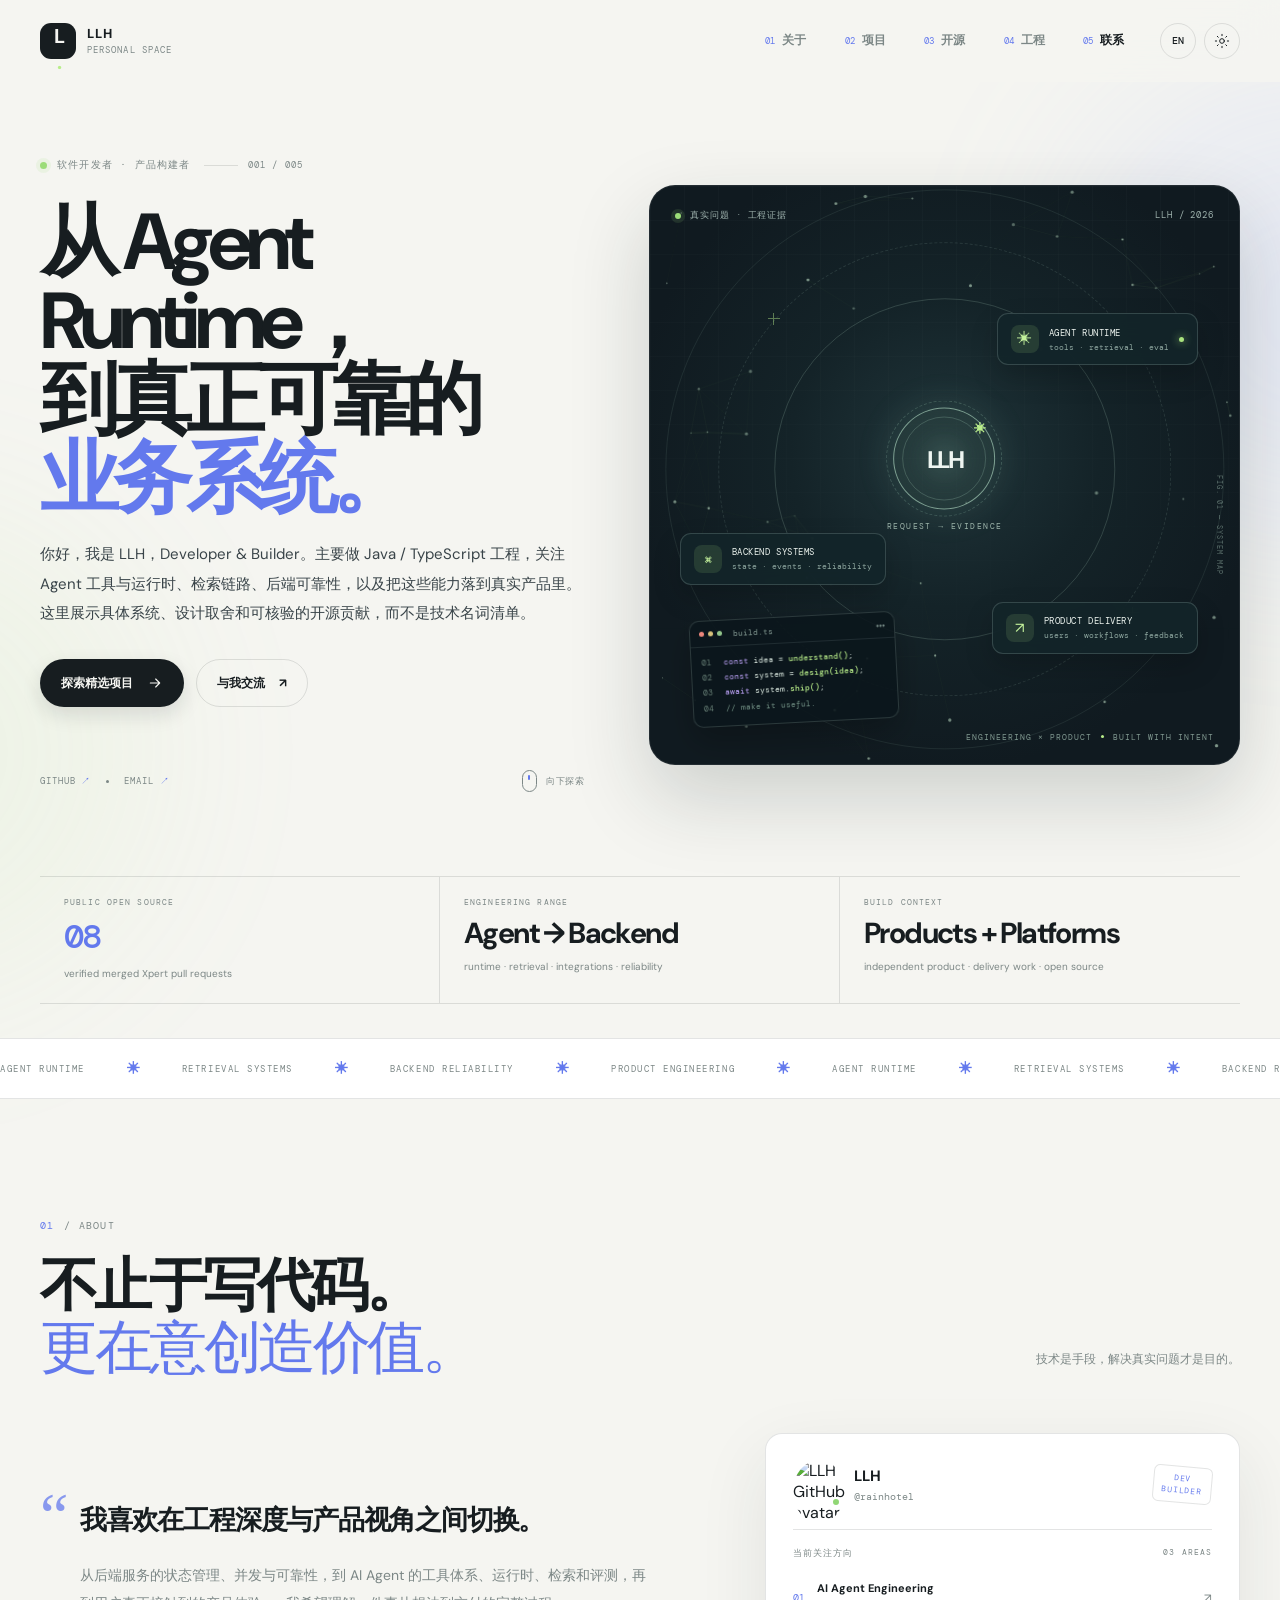
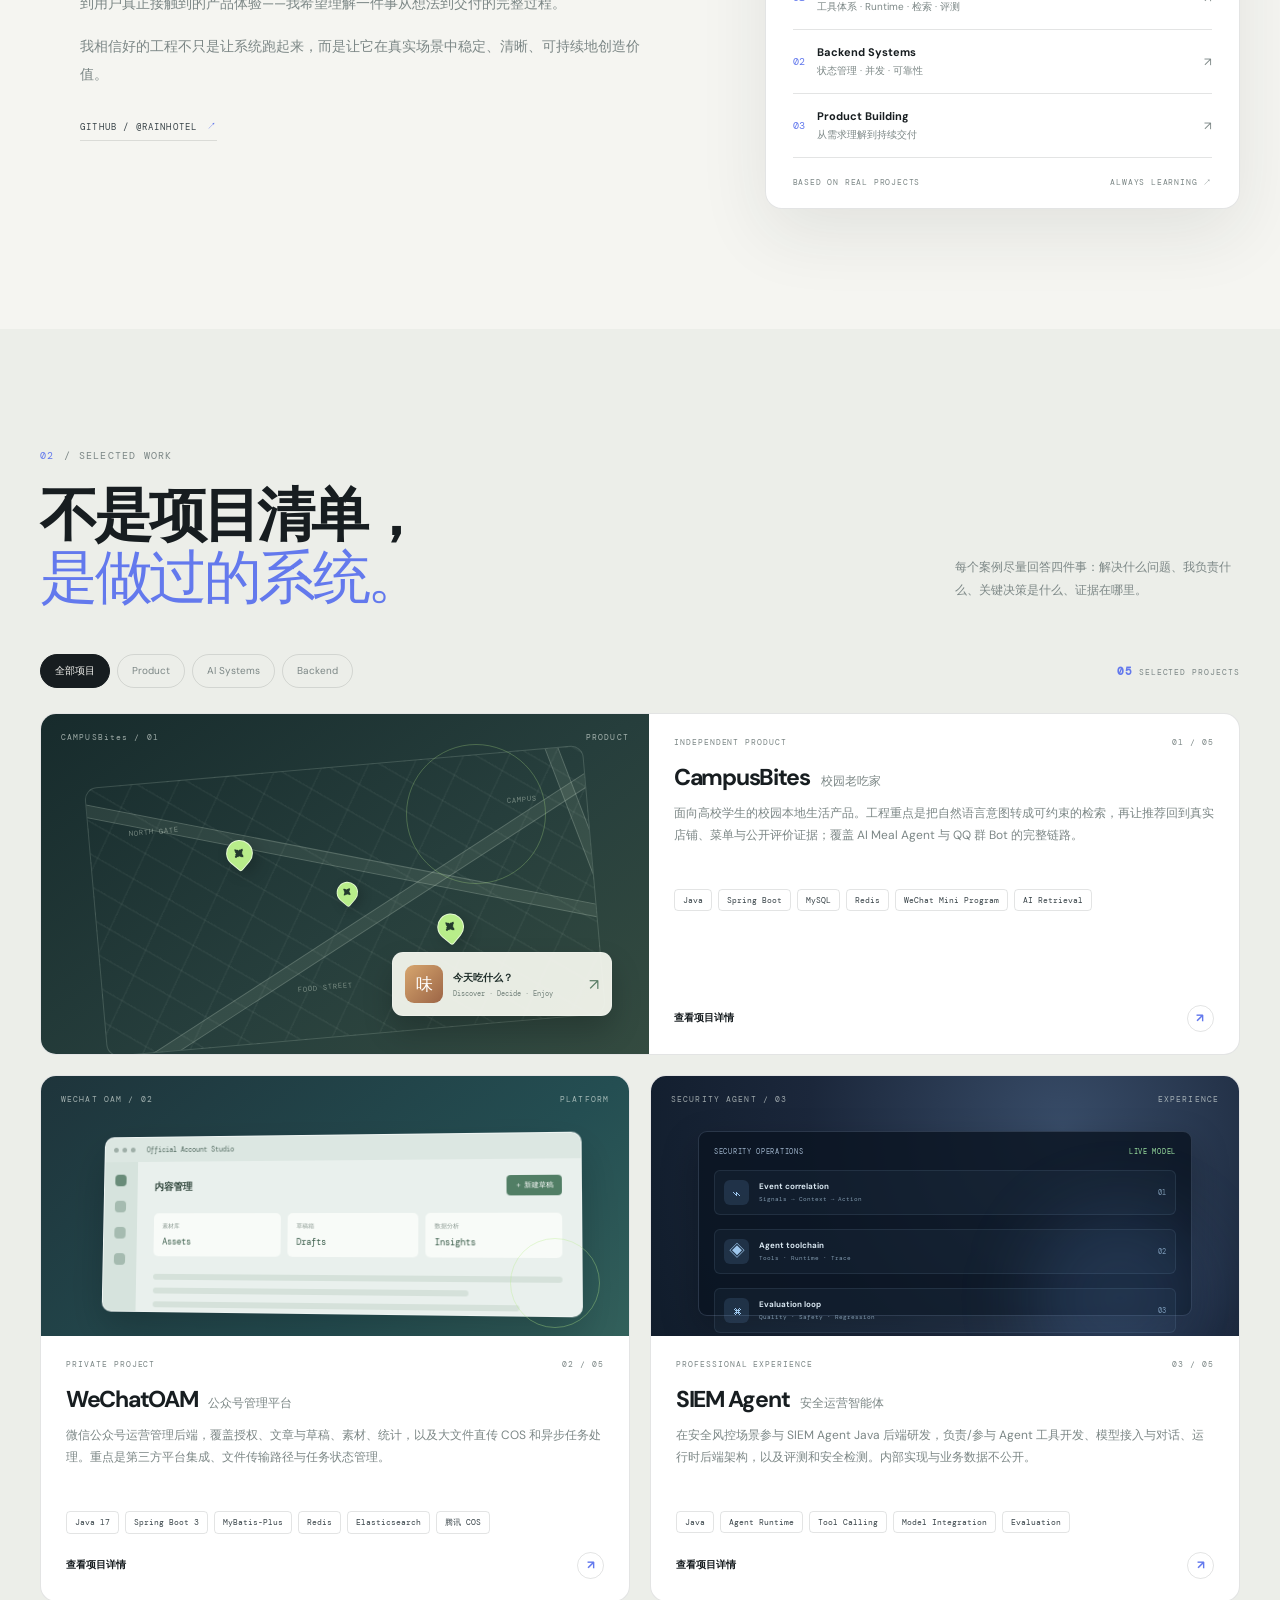
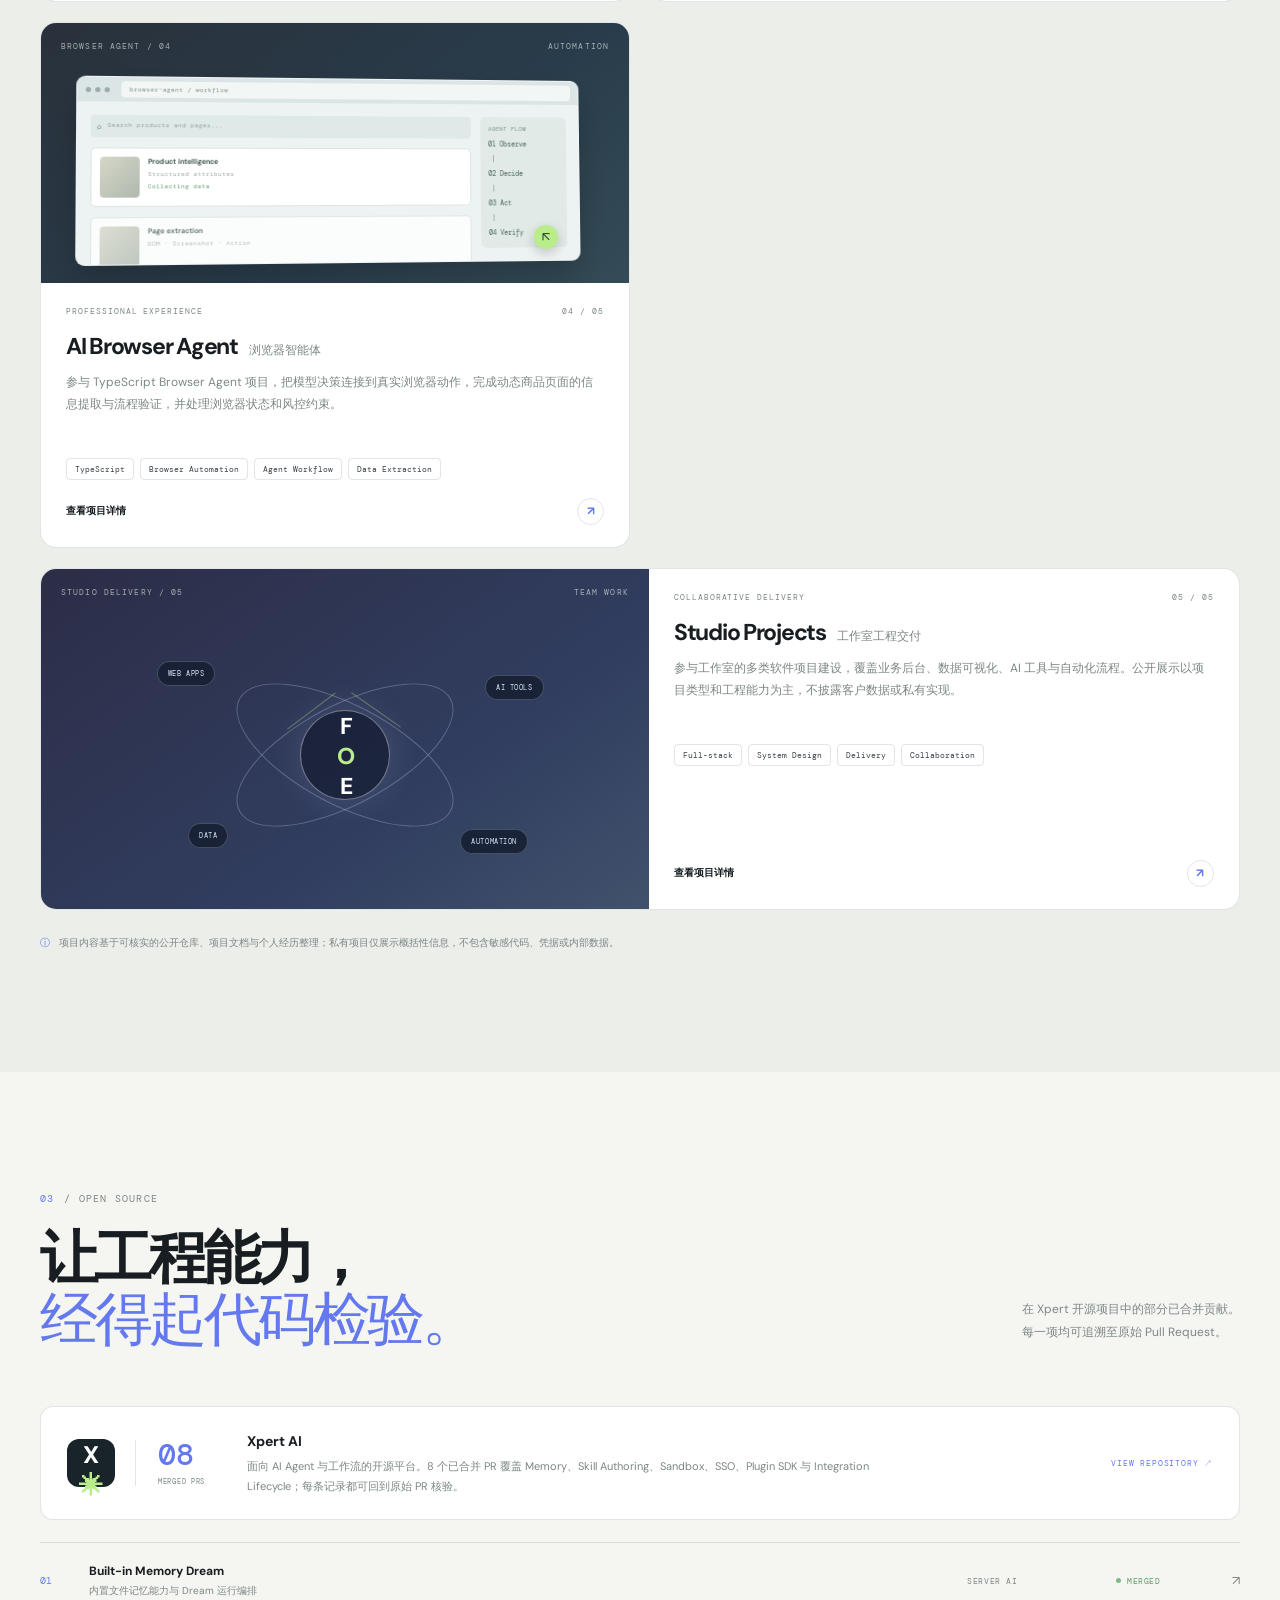
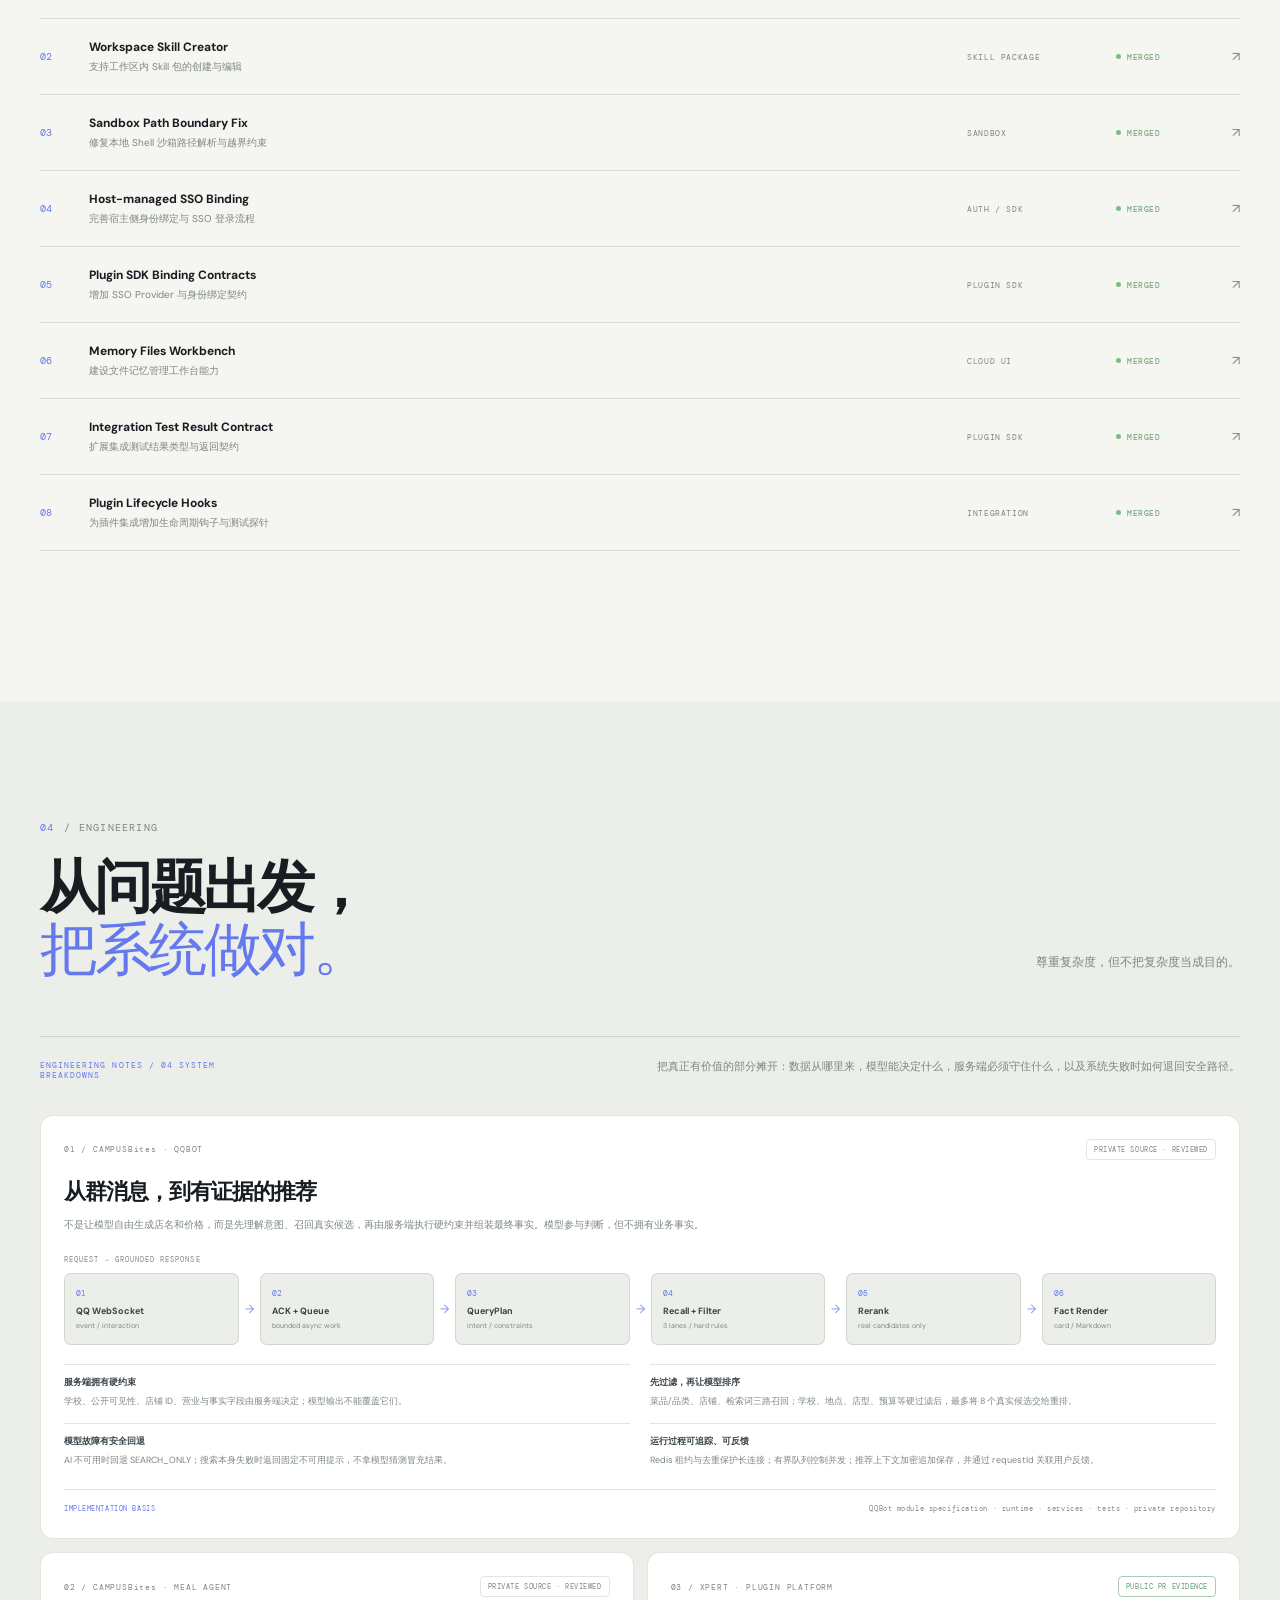
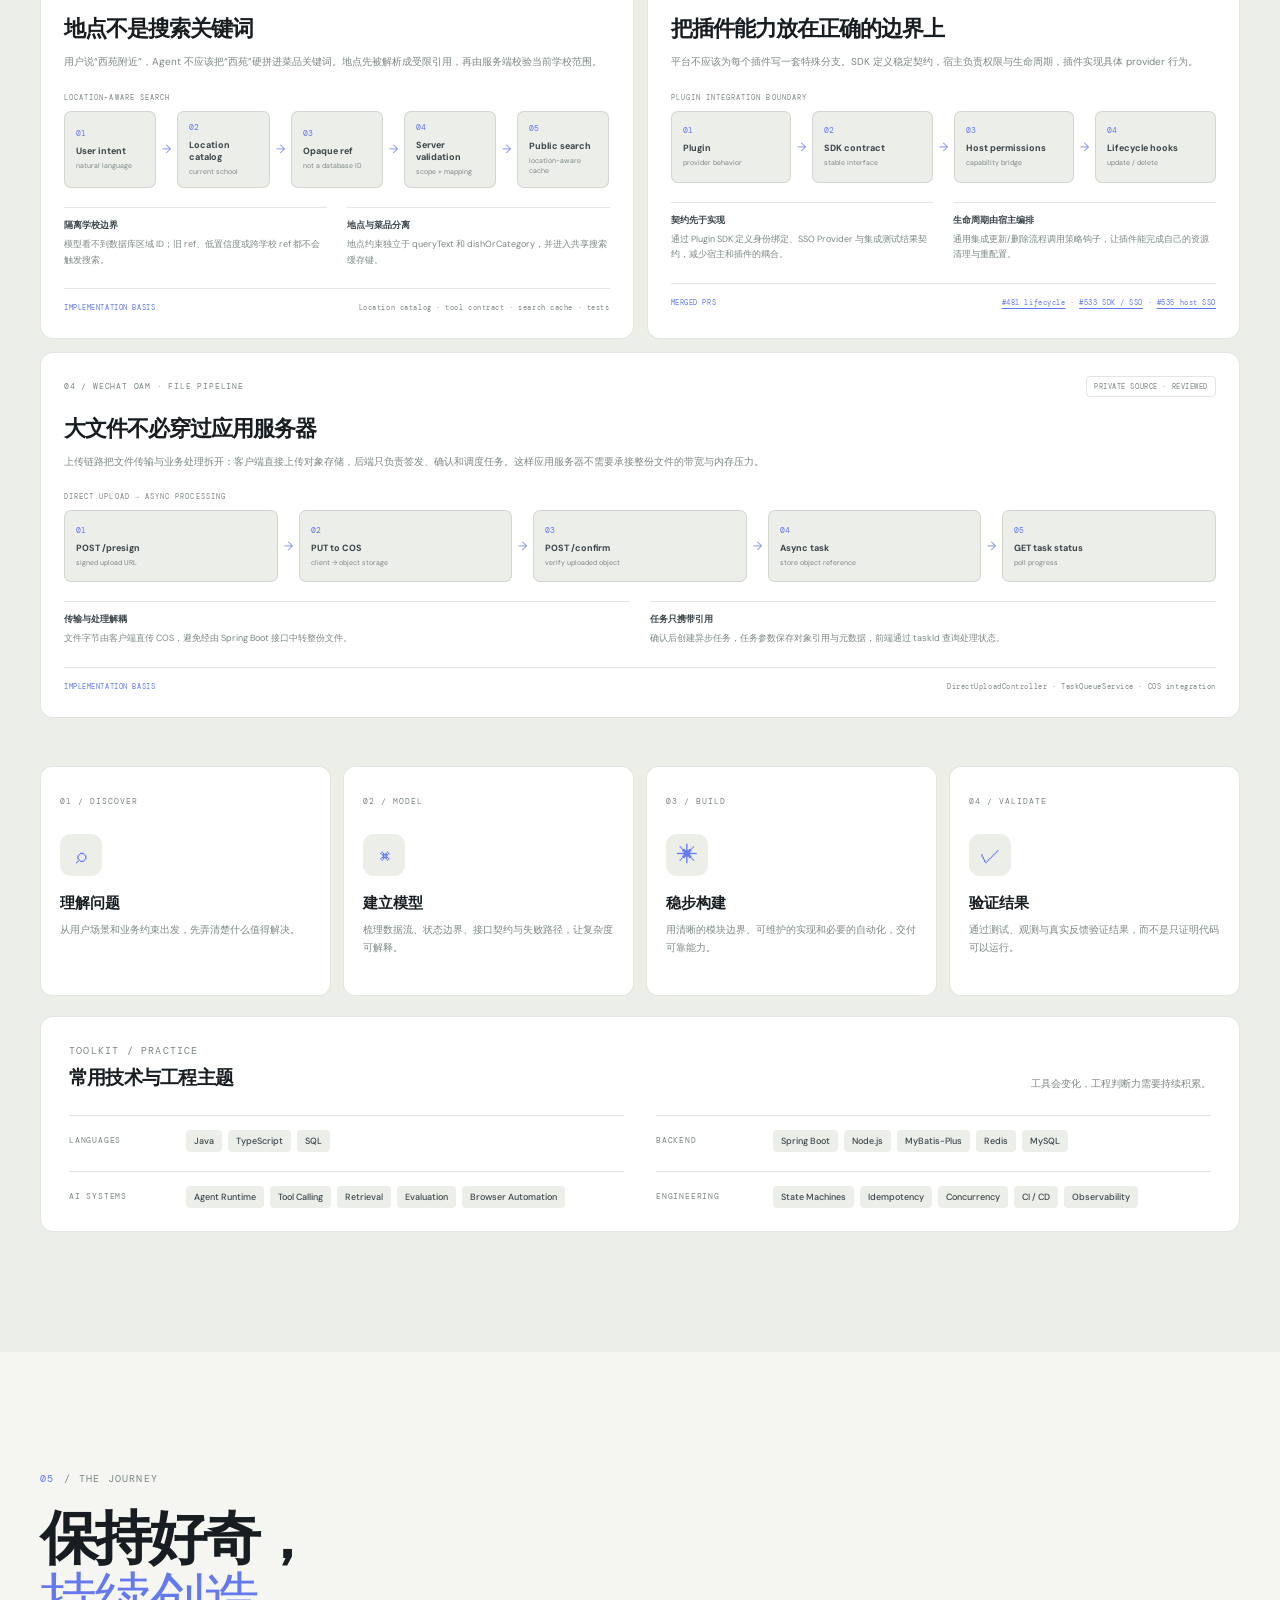
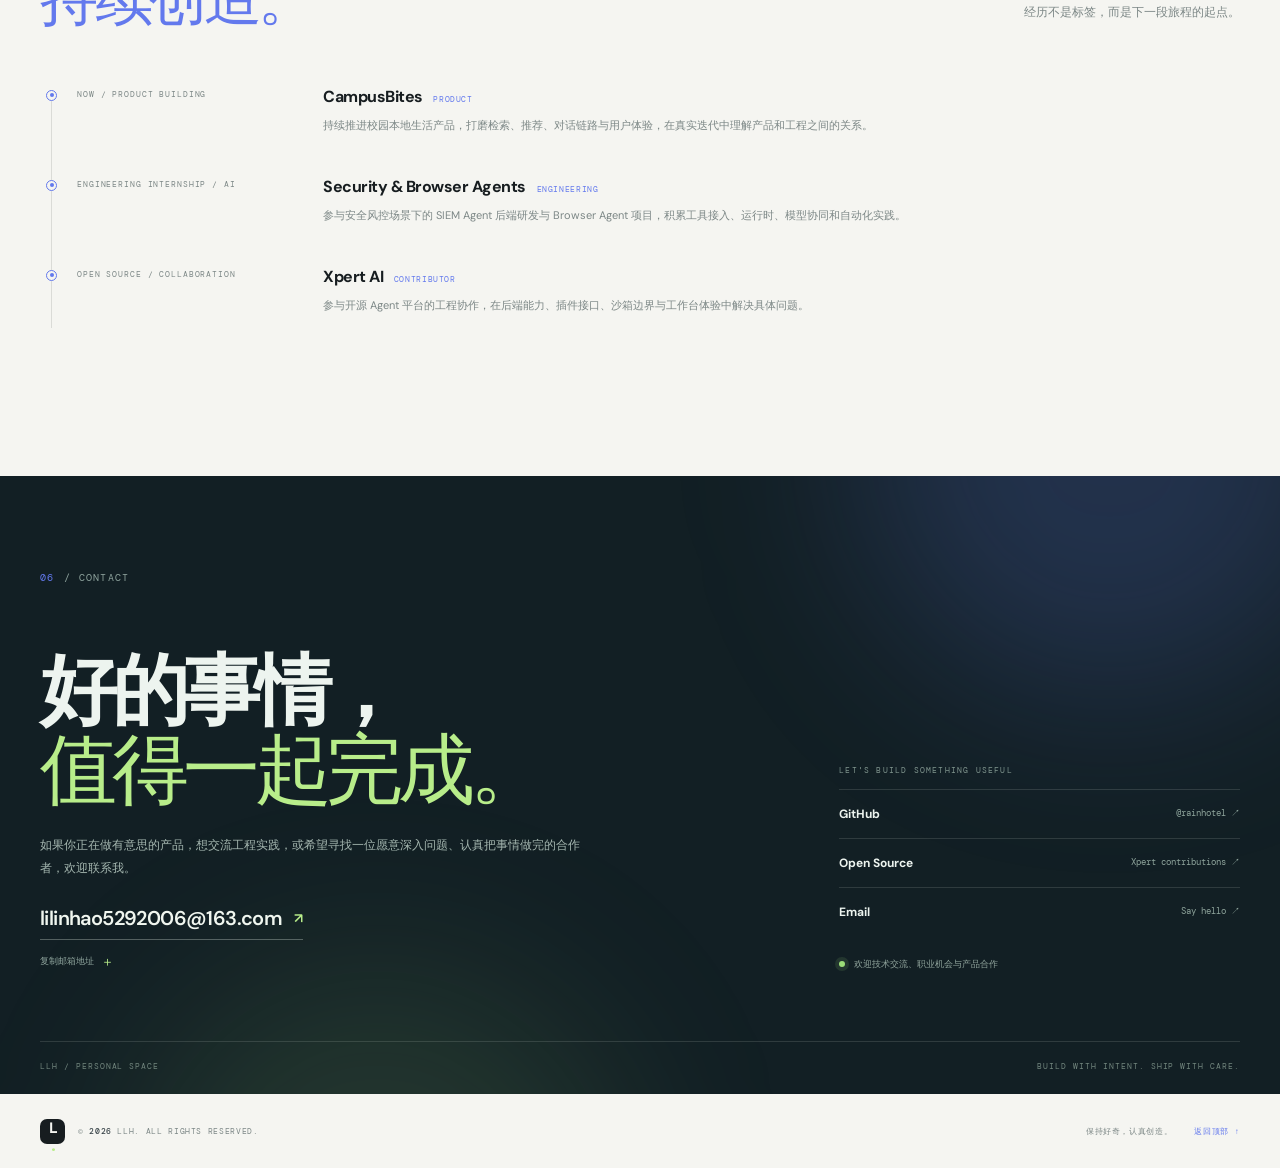
==== commit 7420d643: "feat(portfolio): make engineering evidence first-class" ====
--- a/index.html
+++ b/index.html
@@ -4,11 +4,11 @@
   <meta charset="utf-8">
   <meta name="viewport" content="width=device-width, initial-scale=1">
   <meta name="theme-color" content="#f5f5f1">
-  <meta name="description" content="LLH — Developer & Builder. Exploring AI agent engineering, backend systems, and products built for real-world problems.">
+  <meta name="description" content="LLH — Developer & Builder. Agent runtimes, retrieval systems, backend reliability, and products built for real users.">
   <meta name="author" content="LLH">
   <meta property="og:type" content="website">
   <meta property="og:title" content="LLH — Developer & Builder">
-  <meta property="og:description" content="Turning complex ideas into useful systems.">
+  <meta property="og:description" content="Agent runtimes, retrieval systems, and backend engineering grounded in real products.">
   <meta property="og:image" content="https://rainhotel.github.io/LLH_Personal_WebSite/assets/og-cover.svg">
   <meta name="twitter:card" content="summary_large_image">
   <title>LLH — Developer & Builder</title>
@@ -51,11 +51,11 @@
       <div class="hero-copy">
         <div class="eyebrow"><span class="status-dot"></span><span data-zh="软件开发者 · 产品构建者" data-en="SOFTWARE DEVELOPER · PRODUCT BUILDER">软件开发者 · 产品构建者</span><i></i><small>001 / 005</small></div>
         <h1 id="hero-title">
-          <span class="lang-zh">把复杂的技术，<br>变成真正可用的<br><em>产品与系统。</em></span>
-          <span class="lang-en">Turning complex<br>ideas into <em>useful<br>systems.</em></span>
+          <span class="lang-zh">从 Agent Runtime，<br>到真正可靠的<br><em>业务系统。</em></span>
+          <span class="lang-en">From agent runtime<br>to <em>systems people<br>can rely on.</em></span>
         </h1>
-        <p class="hero-intro lang-zh">你好，我是 LLH。一名关注 AI Agent 工程、后端系统与产品落地的开发者。从工具调用、运行时、检索与评测，到真正面向用户的产品体验——我喜欢把复杂问题拆解清楚，再把它们做成可靠、可用的东西。</p>
-        <p class="hero-intro lang-en">Hi, I'm LLH. I work across AI agent engineering, backend systems, and product delivery. From tool calling and runtimes to retrieval, evaluation, and user-facing experiences, I enjoy turning complex problems into reliable things people can use.</p>
+        <p class="hero-intro lang-zh">你好，我是 LLH，Developer &amp; Builder。主要做 Java / TypeScript 工程，关注 Agent 工具与运行时、检索链路、后端可靠性，以及把这些能力落到真实产品里。这里展示具体系统、设计取舍和可核验的开源贡献，而不是技术名词清单。</p>
+        <p class="hero-intro lang-en">Hi, I’m LLH — a Developer &amp; Builder working across Java and TypeScript. I focus on agent tools and runtimes, retrieval pipelines, backend reliability, and turning those capabilities into real products. This portfolio is about systems, trade-offs, and verifiable contributions—not a list of buzzwords.</p>
         <div class="hero-actions">
           <a class="button button-primary" href="#work"><span data-zh="探索精选项目" data-en="Explore selected work">探索精选项目</span><svg viewBox="0 0 24 24" aria-hidden="true"><path d="M5 12h14m-6-6 6 6-6 6"/></svg></a>
           <a class="button button-secondary" href="#contact"><span data-zh="与我交流" data-en="Get in touch">与我交流</span><span>↗</span></a>
@@ -69,20 +69,26 @@
       <div class="hero-visual" id="hero-visual" aria-label="An abstract map of engineering and product systems">
         <div class="visual-grid"></div>
         <canvas id="network-canvas" aria-hidden="true"></canvas>
-        <div class="visual-topline"><span><i></i><span data-zh="持续探索 · 持续构建" data-en="EXPLORING · BUILDING">持续探索 · 持续构建</span></span><span>LLH / 2026</span></div>
+        <div class="visual-topline"><span><i></i><span data-zh="真实问题 · 工程证据" data-en="REAL PROBLEMS · ENGINEERING PROOF">真实问题 · 工程证据</span></span><span>LLH / 2026</span></div>
         <div class="orbit orbit-one"></div><div class="orbit orbit-two"></div><div class="orbit orbit-three"></div>
         <div class="visual-cross cross-one"></div><div class="visual-cross cross-two"></div>
-        <div class="visual-core"><div class="core-ring"><span>LLH</span><b>✳</b></div><small>IDEAS → SYSTEMS</small></div>
-        <div class="system-node node-agent"><span class="node-glyph">✳</span><div><b>AI AGENTS</b><small>tools · runtime · eval</small></div><i></i></div>
-        <div class="system-node node-backend"><span class="node-glyph">⌘</span><div><b>BACKEND</b><small>state · data · reliability</small></div></div>
-        <div class="system-node node-product"><span class="node-glyph">↗</span><div><b>PRODUCT</b><small>discover · build · ship</small></div></div>
+        <div class="visual-core"><div class="core-ring"><span>LLH</span><b>✳</b></div><small>REQUEST → EVIDENCE</small></div>
+        <div class="system-node node-agent"><span class="node-glyph">✳</span><div><b>AGENT RUNTIME</b><small>tools · retrieval · eval</small></div><i></i></div>
+        <div class="system-node node-backend"><span class="node-glyph">⌘</span><div><b>BACKEND SYSTEMS</b><small>state · events · reliability</small></div></div>
+        <div class="system-node node-product"><span class="node-glyph">↗</span><div><b>PRODUCT DELIVERY</b><small>users · workflows · feedback</small></div></div>
         <div class="code-float"><div class="code-title"><span></span><span></span><span></span><small>build.ts</small><b>•••</b></div><div class="code-lines"><p><i>01</i> <em>const</em> idea = <strong>understand()</strong>;</p><p><i>02</i> <em>const</em> system = <strong>design(idea)</strong>;</p><p><i>03</i> <em>await</em> system.<strong>ship()</strong>;</p><p><i>04</i> <label>// make it useful.</label></p></div></div>
         <div class="visual-footer"><span>ENGINEERING × PRODUCT</span><b></b><span>BUILT WITH INTENT</span></div>
         <span class="visual-index">FIG. 01 — SYSTEM MAP</span>
       </div>
     </section>
 
-    <div class="ticker" aria-label="Areas of focus"><div class="ticker-track"><span>AI AGENT ENGINEERING</span><b>✳</b><span>BACKEND SYSTEMS</span><b>✳</b><span>PRODUCT BUILDING</span><b>✳</b><span>OPEN SOURCE</span><b>✳</b><span>AI AGENT ENGINEERING</span><b>✳</b><span>BACKEND SYSTEMS</span><b>✳</b><span>PRODUCT BUILDING</span><b>✳</b><span>OPEN SOURCE</span><b>✳</b></div></div>
+    <section class="proof-strip section-wrap reveal" aria-label="Verified engineering evidence">
+      <div class="proof-item"><span>PUBLIC OPEN SOURCE</span><strong>08</strong><small>verified merged Xpert pull requests</small></div>
+      <div class="proof-item"><span>ENGINEERING RANGE</span><strong>Agent → Backend</strong><small>runtime · retrieval · integrations · reliability</small></div>
+      <div class="proof-item"><span>BUILD CONTEXT</span><strong>Products + Platforms</strong><small>independent product · delivery work · open source</small></div>
+    </section>
+
+    <div class="ticker" aria-label="Areas of focus"><div class="ticker-track"><span>AGENT RUNTIME</span><b>✳</b><span>RETRIEVAL SYSTEMS</span><b>✳</b><span>BACKEND RELIABILITY</span><b>✳</b><span>PRODUCT ENGINEERING</span><b>✳</b><span>AGENT RUNTIME</span><b>✳</b><span>RETRIEVAL SYSTEMS</span><b>✳</b><span>BACKEND RELIABILITY</span><b>✳</b><span>PRODUCT ENGINEERING</span><b>✳</b></div></div>
 
     <section class="section section-wrap about-section" id="about">
       <div class="section-heading reveal"><div><div class="section-kicker"><span>01</span> / ABOUT</div><h2 class="section-title"><span class="lang-zh">不止于写代码。<br><em>更在意创造价值。</em></span><span class="lang-en">More than code.<br><em>Build with purpose.</em></span></h2></div><p class="section-aside lang-zh">技术是手段，解决真实问题才是目的。</p><p class="section-aside lang-en">Technology is the means. Solving real problems is the goal.</p></div>
@@ -98,27 +104,27 @@
     </section>
 
     <section class="section work-section" id="work"><div class="section-wrap">
-      <div class="section-heading reveal"><div><div class="section-kicker"><span>02</span> / SELECTED WORK</div><h2 class="section-title"><span class="lang-zh">把想法，变成<br><em>可以运行的作品。</em></span><span class="lang-en">Ideas into<br><em>working products.</em></span></h2></div><p class="section-aside lang-zh">项目来自真实的产品实践、工程协作与技术探索。<br>涉及内部系统的部分只展示可公开的概述。</p><p class="section-aside lang-en">Selected work across product building, engineering collaboration, and technical exploration. Confidential work is described only at a public-safe level.</p></div>
+      <div class="section-heading reveal"><div><div class="section-kicker"><span>02</span> / SELECTED WORK</div><h2 class="section-title"><span class="lang-zh">不是项目清单，<br><em>是做过的系统。</em></span><span class="lang-en">Not a list of projects.<br><em>Systems I helped build.</em></span></h2></div><p class="section-aside lang-zh">每个案例尽量回答四件事：解决什么问题、我负责什么、关键决策是什么、证据在哪里。</p><p class="section-aside lang-en">Each case should answer four questions: what problem, what role, which engineering decisions, and where the evidence lives.</p></div>
       <div class="project-toolbar reveal"><div class="project-filters" role="group" aria-label="Filter projects"><button class="filter-button is-active" data-filter="all" type="button" aria-pressed="true" data-zh="全部项目" data-en="All work">全部项目</button><button class="filter-button" data-filter="product" type="button" aria-pressed="false">Product</button><button class="filter-button" data-filter="ai" type="button" aria-pressed="false">AI Systems</button><button class="filter-button" data-filter="backend" type="button" aria-pressed="false">Backend</button></div><span class="project-count"><b id="visible-project-count">05</b> SELECTED PROJECTS</span></div>
       <div class="project-grid" id="project-grid">
         <article class="project-card project-featured reveal" data-category="product ai" data-project="campusbites">
           <div class="project-art art-campus"><div class="art-top"><span>CAMPUSBites / 01</span><span>PRODUCT</span></div><div class="campus-map"><div class="map-road road-a"></div><div class="map-road road-b"></div><div class="map-road road-c"></div><div class="map-pin pin-a">✦</div><div class="map-pin pin-b">✦</div><div class="map-pin pin-c">✦</div><div class="map-label label-a">NORTH GATE</div><div class="map-label label-b">FOOD STREET</div><div class="map-label label-c">CAMPUS</div></div><div class="food-card"><div class="food-thumb">味</div><div><b>今天吃什么？</b><small>Discover · Decide · Enjoy</small></div><span>↗</span></div><div class="art-orbit"></div></div>
-          <div class="project-content"><div class="project-meta"><span>INDEPENDENT PRODUCT</span><span>01 / 05</span></div><h3>CampusBites <span>校园老吃家</span></h3><p class="lang-zh">面向高校学生的校园美食社区与决策产品。围绕真实评价、店铺发现和“今天吃什么”决策，持续探索从内容沉淀到智能推荐的产品闭环。</p><p class="lang-en">A campus food community and decision product for students. Built around authentic reviews, shop discovery, and a “what to eat” decision flow—evolving from user-generated content toward intelligent recommendations.</p><div class="tag-row"><span>Java</span><span>Spring Boot</span><span>MySQL</span><span>Redis</span><span>WeChat Mini Program</span><span>AI Retrieval</span></div><button class="project-open" type="button" data-open-project="campusbites"><span data-zh="查看项目详情" data-en="Explore case study">查看项目详情</span><b>↗</b></button></div>
+          <div class="project-content"><div class="project-meta"><span>INDEPENDENT PRODUCT</span><span>01 / 05</span></div><h3>CampusBites <span>校园老吃家</span></h3><p class="lang-zh">面向高校学生的校园本地生活产品。工程重点是把自然语言意图转成可约束的检索，再让推荐回到真实店铺、菜单与公开评价证据；覆盖 AI Meal Agent 与 QQ 群 Bot 的完整链路。</p><p class="lang-en">A campus local-life product. The engineering challenge is turning natural-language intent into constrained retrieval, then grounding recommendations in real shops, menus, and public review evidence across the AI Meal Agent and QQ group bot.</p><div class="tag-row"><span>Java</span><span>Spring Boot</span><span>MySQL</span><span>Redis</span><span>WeChat Mini Program</span><span>AI Retrieval</span></div><button class="project-open" type="button" data-open-project="campusbites"><span data-zh="查看项目详情" data-en="Explore case study">查看项目详情</span><b>↗</b></button></div>
         </article>
 
         <article class="project-card reveal" data-category="backend product" data-project="weoam">
           <div class="project-art art-wechat"><div class="art-top"><span>WECHAT OAM / 02</span><span>PLATFORM</span></div><div class="wechat-window"><div class="window-bar"><i></i><i></i><i></i><b>Official Account Studio</b></div><div class="wechat-layout"><div class="wechat-sidebar"><i></i><i></i><i></i><i></i></div><div class="wechat-main"><div class="wechat-heading"><b>内容管理</b><span>＋ 新建草稿</span></div><div class="wechat-stat"><div><small>素材库</small><b>Assets</b></div><div><small>草稿箱</small><b>Drafts</b></div><div><small>数据分析</small><b>Insights</b></div></div><div class="wechat-lines"><i></i><i></i><i></i></div></div></div></div><div class="wechat-orbit"></div></div>
-          <div class="project-content"><div class="project-meta"><span>PRIVATE PROJECT</span><span>02 / 05</span></div><h3>WeChatOAM <span>公众号管理平台</span></h3><p class="lang-zh">基于 Spring Boot 的微信公众号管理后端实践，涉及公众号 API 集成、素材与草稿管理、统计接口，以及文档与压缩包处理能力。</p><p class="lang-en">A Spring Boot backend for WeChat Official Account operations, covering API integration, media and draft management, analytics endpoints, and document/archive processing.</p><div class="tag-row"><span>Java 17</span><span>Spring Boot 3</span><span>MyBatis-Plus</span><span>Redis</span><span>Elasticsearch</span><span>腾讯 COS</span></div><button class="project-open" type="button" data-open-project="weoam"><span data-zh="查看项目详情" data-en="Explore case study">查看项目详情</span><b>↗</b></button></div>
+          <div class="project-content"><div class="project-meta"><span>PRIVATE PROJECT</span><span>02 / 05</span></div><h3>WeChatOAM <span>公众号管理平台</span></h3><p class="lang-zh">微信公众号运营管理后端，覆盖授权、文章与草稿、素材、统计，以及大文件直传 COS 和异步任务处理。重点是第三方平台集成、文件传输路径与任务状态管理。</p><p class="lang-en">A WeChat Official Account backend spanning authorization, articles and drafts, media, analytics, direct-to-COS large-file uploads, and asynchronous processing. The focus is third-party integration, transfer paths, and task state.</p><div class="tag-row"><span>Java 17</span><span>Spring Boot 3</span><span>MyBatis-Plus</span><span>Redis</span><span>Elasticsearch</span><span>腾讯 COS</span></div><button class="project-open" type="button" data-open-project="weoam"><span data-zh="查看项目详情" data-en="Explore case study">查看项目详情</span><b>↗</b></button></div>
         </article>
 
         <article class="project-card reveal" data-category="ai backend" data-project="siem">
           <div class="project-art art-siem"><div class="art-top"><span>SECURITY AGENT / 03</span><span>EXPERIENCE</span></div><div class="siem-console"><div class="console-head"><span>SECURITY OPERATIONS</span><i>LIVE MODEL</i></div><div class="signal-row"><span class="signal-icon">⌁</span><div><b>Event correlation</b><small>Signals → Context → Action</small></div><em>01</em></div><div class="signal-row"><span class="signal-icon">◈</span><div><b>Agent toolchain</b><small>Tools · Runtime · Trace</small></div><em>02</em></div><div class="signal-row"><span class="signal-icon">⌘</span><div><b>Evaluation loop</b><small>Quality · Safety · Regression</small></div><em>03</em></div><div class="console-wave"><i></i><i></i><i></i><i></i><i></i><i></i><i></i><i></i><i></i><i></i><i></i><i></i></div></div><div class="siem-glow"></div></div>
-          <div class="project-content"><div class="project-meta"><span>PROFESSIONAL EXPERIENCE</span><span>03 / 05</span></div><h3>SIEM Agent <span>安全运营智能体</span></h3><p class="lang-zh">参与安全运营平台的 Agent 化工程实践，聚焦 Java 后端、工具接入、模型协同、运行时链路与评测/安全检测。内部实现与业务细节不公开。</p><p class="lang-en">Professional experience contributing to agent-enabled security operations: Java backend services, tool integration, model orchestration, runtime flows, and evaluation/safety checks. Internal implementation details remain private.</p><div class="tag-row"><span>Java</span><span>Agent Runtime</span><span>Tool Calling</span><span>Model Integration</span><span>Evaluation</span></div><button class="project-open" type="button" data-open-project="siem"><span data-zh="查看项目详情" data-en="Explore case study">查看项目详情</span><b>↗</b></button></div>
+          <div class="project-content"><div class="project-meta"><span>PROFESSIONAL EXPERIENCE</span><span>03 / 05</span></div><h3>SIEM Agent <span>安全运营智能体</span></h3><p class="lang-zh">在安全风控场景参与 SIEM Agent Java 后端研发，负责/参与 Agent 工具开发、模型接入与对话、运行时后端架构，以及评测和安全检测。内部实现与业务数据不公开。</p><p class="lang-en">Contributed to SIEM Agent backend engineering in a security context: agent tools, model integration and conversation flows, runtime/backend architecture, evaluation, and safety checks. Internal implementation and operational data remain private.</p><div class="tag-row"><span>Java</span><span>Agent Runtime</span><span>Tool Calling</span><span>Model Integration</span><span>Evaluation</span></div><button class="project-open" type="button" data-open-project="siem"><span data-zh="查看项目详情" data-en="Explore case study">查看项目详情</span><b>↗</b></button></div>
         </article>
 
         <article class="project-card reveal" data-category="ai" data-project="browser">
           <div class="project-art art-browser"><div class="art-top"><span>BROWSER AGENT / 04</span><span>AUTOMATION</span></div><div class="browser-window"><div class="browser-chrome"><span></span><span></span><span></span><div>browser-agent / workflow</div></div><div class="browser-body"><div class="browser-page"><div class="browser-search">⌕ <span>Search products and pages...</span></div><div class="browser-product"><div class="product-image"></div><div><b>Product intelligence</b><small>Structured attributes</small><i>Collecting data</i></div></div><div class="browser-product short"><div class="product-image"></div><div><b>Page extraction</b><small>DOM · Screenshot · Action</small></div></div></div><div class="agent-steps"><span>AGENT FLOW</span><b>01 Observe</b><i></i><b>02 Decide</b><i></i><b>03 Act</b><i></i><b>04 Verify</b></div></div></div><div class="browser-cursor">↖</div></div>
-          <div class="project-content"><div class="project-meta"><span>PROFESSIONAL EXPERIENCE</span><span>04 / 05</span></div><h3>AI Browser Agent <span>浏览器智能体</span></h3><p class="lang-zh">参与 TypeScript Browser Agent 项目，探索浏览器环境中的页面理解、动作执行、结构化信息提取与自动化流程可靠性。</p><p class="lang-en">Contributed to a TypeScript Browser Agent project exploring page understanding, browser actions, structured information extraction, and reliable automation workflows.</p><div class="tag-row"><span>TypeScript</span><span>Browser Automation</span><span>Agent Workflow</span><span>Data Extraction</span></div><button class="project-open" type="button" data-open-project="browser"><span data-zh="查看项目详情" data-en="Explore case study">查看项目详情</span><b>↗</b></button></div>
+          <div class="project-content"><div class="project-meta"><span>PROFESSIONAL EXPERIENCE</span><span>04 / 05</span></div><h3>AI Browser Agent <span>浏览器智能体</span></h3><p class="lang-zh">参与 TypeScript Browser Agent 项目，把模型决策连接到真实浏览器动作，完成动态商品页面的信息提取与流程验证，并处理浏览器状态和风控约束。</p><p class="lang-en">Contributed to a TypeScript Browser Agent that connects model decisions to real browser actions, extracts information from dynamic product pages, verifies workflows, and handles browser state and risk constraints.</p><div class="tag-row"><span>TypeScript</span><span>Browser Automation</span><span>Agent Workflow</span><span>Data Extraction</span></div><button class="project-open" type="button" data-open-project="browser"><span data-zh="查看项目详情" data-en="Explore case study">查看项目详情</span><b>↗</b></button></div>
         </article>
 
         <article class="project-card project-wide reveal" data-category="backend product" data-project="studio">
@@ -131,7 +137,7 @@
 
     <section class="section oss-section" id="opensource"><div class="section-wrap">
       <div class="section-heading reveal"><div><div class="section-kicker"><span>03</span> / OPEN SOURCE</div><h2 class="section-title"><span class="lang-zh">让工程能力，<br><em>经得起代码检验。</em></span><span class="lang-en">Let the work<br><em>speak in code.</em></span></h2></div><p class="section-aside lang-zh">在 Xpert 开源项目中的部分已合并贡献。<br>每一项均可追溯至原始 Pull Request。</p><p class="section-aside lang-en">Selected merged contributions to Xpert, each linked to its original pull request.</p></div>
-      <div class="oss-overview reveal"><div class="oss-project-mark">X<span>✳</span></div><div class="oss-project-copy"><b>Xpert AI</b><p class="lang-zh">面向 AI Agent 与工作流的开源平台。参与后端能力、插件契约、记忆系统、沙箱和集成生命周期等工程模块。</p><p class="lang-en">An open-source platform for AI agents and workflows. Contributions span backend capabilities, plugin contracts, memory, sandboxing, and integration lifecycle foundations.</p></div><a href="https://github.com/xpert-ai/xpert" target="_blank" rel="noreferrer" class="oss-repo-link">VIEW REPOSITORY ↗</a></div>
+      <div class="oss-overview reveal"><div class="oss-project-mark">X<span>✳</span></div><div class="oss-metric"><strong>08</strong><span>MERGED PRS</span></div><div class="oss-project-copy"><b>Xpert AI</b><p class="lang-zh">面向 AI Agent 与工作流的开源平台。8 个已合并 PR 覆盖 Memory、Skill Authoring、Sandbox、SSO、Plugin SDK 与 Integration Lifecycle；每条记录都可回到原始 PR 核验。</p><p class="lang-en">An open-source platform for AI agents and workflows. Eight merged PRs span memory, skill authoring, sandboxing, SSO, Plugin SDK contracts, and integration lifecycle work—each traceable to its original pull request.</p></div><a href="https://github.com/xpert-ai/xpert" target="_blank" rel="noreferrer" class="oss-repo-link">VIEW REPOSITORY ↗</a></div>
       <div class="contribution-list">
         <a class="contribution-row reveal" href="https://github.com/xpert-ai/xpert/pull/592" target="_blank" rel="noreferrer"><span class="contribution-index">01</span><div class="contribution-main"><b>Built-in Memory Dream</b><small data-zh="内置文件记忆能力与 Dream 运行编排" data-en="Built-in file memory and Dream orchestration">内置文件记忆能力与 Dream 运行编排</small></div><span class="contribution-area">SERVER AI</span><span class="merged-state"><i></i> MERGED</span><span class="contribution-arrow">↗</span></a>
         <a class="contribution-row reveal" href="https://github.com/xpert-ai/xpert/pull/578" target="_blank" rel="noreferrer"><span class="contribution-index">02</span><div class="contribution-main"><b>Workspace Skill Creator</b><small data-zh="支持工作区内 Skill 包的创建与编辑" data-en="Authoring and editing workspace Skill packages">支持工作区内 Skill 包的创建与编辑</small></div><span class="contribution-area">SKILL PACKAGE</span><span class="merged-state"><i></i> MERGED</span><span class="contribution-arrow">↗</span></a>
@@ -147,6 +153,94 @@
 
     <section class="section engineering-section" id="engineering"><div class="section-wrap">
       <div class="section-heading reveal"><div><div class="section-kicker"><span>04</span> / ENGINEERING</div><h2 class="section-title"><span class="lang-zh">从问题出发，<br><em>把系统做对。</em></span><span class="lang-en">Start with the problem.<br><em>Build the system right.</em></span></h2></div><p class="section-aside lang-zh">尊重复杂度，但不把复杂度当成目的。</p><p class="section-aside lang-en">Respect complexity. Never mistake it for the goal.</p></div>
+      <div class="deep-dive-intro reveal">
+        <span>ENGINEERING NOTES / 04 SYSTEM BREAKDOWNS</span>
+        <p class="lang-zh">把真正有价值的部分摊开：数据从哪里来，模型能决定什么，服务端必须守住什么，以及系统失败时如何退回安全路径。</p>
+        <p class="lang-en">The useful details are in the boundaries: where data comes from, what the model may decide, what the server must own, and how the system fails safely.</p>
+      </div>
+      <div class="deep-dive-grid">
+        <article class="deep-dive-card deep-dive-card-wide reveal">
+          <div class="deep-dive-header"><span>01 / CAMPUSBites · QQBOT</span><span class="source-badge">PRIVATE SOURCE · REVIEWED</span></div>
+          <h3>从群消息，到有证据的推荐</h3>
+          <p class="lang-zh">不是让模型自由生成店名和价格，而是先理解意图、召回真实候选，再由服务端执行硬约束并组装最终事实。模型参与判断，但不拥有业务事实。</p>
+          <p class="lang-en">The model does not invent shop names or prices. It interprets intent and reranks real candidates; the server enforces hard constraints and renders the final facts. The model reasons, but it does not own business truth.</p>
+          <div class="flow-label">REQUEST → GROUNDED RESPONSE</div>
+          <div class="flow-chain" aria-label="QQBot recommendation pipeline">
+            <div class="flow-step"><small>01</small><b>QQ WebSocket</b><em>event / interaction</em></div><span class="flow-arrow">→</span>
+            <div class="flow-step"><small>02</small><b>ACK + Queue</b><em>bounded async work</em></div><span class="flow-arrow">→</span>
+            <div class="flow-step"><small>03</small><b>QueryPlan</b><em>intent / constraints</em></div><span class="flow-arrow">→</span>
+            <div class="flow-step"><small>04</small><b>Recall + Filter</b><em>3 lanes / hard rules</em></div><span class="flow-arrow">→</span>
+            <div class="flow-step"><small>05</small><b>Rerank</b><em>real candidates only</em></div><span class="flow-arrow">→</span>
+            <div class="flow-step"><small>06</small><b>Fact Render</b><em>card / Markdown</em></div>
+          </div>
+          <div class="decision-grid">
+            <div class="decision-item"><b data-zh="服务端拥有硬约束" data-en="Server owns hard constraints">服务端拥有硬约束</b><p class="lang-zh">学校、公开可见性、店铺 ID、营业与事实字段由服务端决定；模型输出不能覆盖它们。</p><p class="lang-en">School scope, public visibility, shop IDs, operating state, and factual fields remain server-owned; model output cannot override them.</p></div>
+            <div class="decision-item"><b data-zh="先过滤，再让模型排序" data-en="Filter before model reranking">先过滤，再让模型排序</b><p class="lang-zh">菜品/品类、店铺、检索词三路召回；学校、地点、店型、预算等硬过滤后，最多将 8 个真实候选交给重排。</p><p class="lang-en">Dish/category, shop, and retrieval-term recall feed hard filters for school, location, shop type, and budget before at most eight real candidates reach the reranker.</p></div>
+            <div class="decision-item"><b data-zh="模型故障有安全回退" data-en="Model failure has a safe fallback">模型故障有安全回退</b><p class="lang-zh">AI 不可用时回退 SEARCH_ONLY；搜索本身失败时返回固定不可用提示，不拿模型猜测冒充结果。</p><p class="lang-en">When AI is unavailable, the flow falls back to SEARCH_ONLY. If search itself fails, it returns a controlled unavailable response instead of guessing.</p></div>
+            <div class="decision-item"><b data-zh="运行过程可追踪、可反馈" data-en="Traceable and feedback-linked">运行过程可追踪、可反馈</b><p class="lang-zh">Redis 租约与去重保护长连接；有界队列控制并发；推荐上下文加密追加保存，并通过 requestId 关联用户反馈。</p><p class="lang-en">Redis leases and deduplication protect the connection; a bounded queue controls concurrency; encrypted append-only traces are linked to user feedback by requestId.</p></div>
+          </div>
+          <div class="deep-dive-footer"><span>IMPLEMENTATION BASIS</span><span>QQBot module specification · runtime · services · tests · private repository</span></div>
+        </article>
+
+        <article class="deep-dive-card reveal">
+          <div class="deep-dive-header"><span>02 / CAMPUSBites · MEAL AGENT</span><span class="source-badge">PRIVATE SOURCE · REVIEWED</span></div>
+          <h3>地点不是搜索关键词</h3>
+          <p class="lang-zh">用户说“西苑附近”，Agent 不应该把“西苑”硬拼进菜品关键词。地点先被解析成受限引用，再由服务端校验当前学校范围。</p>
+          <p class="lang-en">When a user says “near West Campus,” the agent should not append that phrase to a dish keyword. Location becomes a scoped reference first, then the server validates it against the current school.</p>
+          <div class="flow-label">LOCATION-AWARE SEARCH</div>
+          <div class="flow-chain">
+            <div class="flow-step"><small>01</small><b>User intent</b><em>natural language</em></div><span class="flow-arrow">→</span>
+            <div class="flow-step"><small>02</small><b>Location catalog</b><em>current school</em></div><span class="flow-arrow">→</span>
+            <div class="flow-step"><small>03</small><b>Opaque ref</b><em>not a database ID</em></div><span class="flow-arrow">→</span>
+            <div class="flow-step"><small>04</small><b>Server validation</b><em>scope + mapping</em></div><span class="flow-arrow">→</span>
+            <div class="flow-step"><small>05</small><b>Public search</b><em>location-aware cache</em></div>
+          </div>
+          <div class="decision-grid">
+            <div class="decision-item"><b data-zh="隔离学校边界" data-en="Keep school scope isolated">隔离学校边界</b><p class="lang-zh">模型看不到数据库区域 ID；旧 ref、低置信度或跨学校 ref 都不会触发搜索。</p><p class="lang-en">The model never sees database location IDs. Stale, low-confidence, or cross-school references do not trigger search.</p></div>
+            <div class="decision-item"><b data-zh="地点与菜品分离" data-en="Separate location from dish">地点与菜品分离</b><p class="lang-zh">地点约束独立于 queryText 和 dishOrCategory，并进入共享搜索缓存键。</p><p class="lang-en">Location constraints stay separate from queryText and dishOrCategory, and are included in the shared search cache key.</p></div>
+          </div>
+          <div class="deep-dive-footer"><span>IMPLEMENTATION BASIS</span><span>Location catalog · tool contract · search cache · tests</span></div>
+        </article>
+
+        <article class="deep-dive-card reveal">
+          <div class="deep-dive-header"><span>03 / XPERT · PLUGIN PLATFORM</span><span class="source-badge source-public">PUBLIC PR EVIDENCE</span></div>
+          <h3>把插件能力放在正确的边界上</h3>
+          <p class="lang-zh">平台不应该为每个插件写一套特殊分支。SDK 定义稳定契约，宿主负责权限与生命周期，插件实现具体 provider 行为。</p>
+          <p class="lang-en">The host should not grow provider-specific branches for every plugin. The SDK defines stable contracts, the host owns permissions and lifecycle, and plugins implement provider behavior.</p>
+          <div class="flow-label">PLUGIN INTEGRATION BOUNDARY</div>
+          <div class="flow-chain">
+            <div class="flow-step"><small>01</small><b>Plugin</b><em>provider behavior</em></div><span class="flow-arrow">→</span>
+            <div class="flow-step"><small>02</small><b>SDK contract</b><em>stable interface</em></div><span class="flow-arrow">→</span>
+            <div class="flow-step"><small>03</small><b>Host permissions</b><em>capability bridge</em></div><span class="flow-arrow">→</span>
+            <div class="flow-step"><small>04</small><b>Lifecycle hooks</b><em>update / delete</em></div>
+          </div>
+          <div class="decision-grid">
+            <div class="decision-item"><b data-zh="契约先于实现" data-en="Contracts before implementation">契约先于实现</b><p class="lang-zh">通过 Plugin SDK 定义身份绑定、SSO Provider 与集成测试结果契约，减少宿主和插件的耦合。</p><p class="lang-en">Plugin SDK contracts for identity binding, SSO providers, and integration test results reduce coupling between host and plugins.</p></div>
+            <div class="decision-item"><b data-zh="生命周期由宿主编排" data-en="Host orchestrates lifecycle">生命周期由宿主编排</b><p class="lang-zh">通用集成更新/删除流程调用策略钩子，让插件能完成自己的资源清理与重配置。</p><p class="lang-en">Generic integration update/delete flows dispatch strategy hooks so plugins can handle their own cleanup and reconfiguration.</p></div>
+          </div>
+          <div class="deep-dive-footer"><span>MERGED PRS</span><span><a href="https://github.com/xpert-ai/xpert/pull/481" target="_blank" rel="noreferrer">#481 lifecycle</a> · <a href="https://github.com/xpert-ai/xpert/pull/533" target="_blank" rel="noreferrer">#533 SDK / SSO</a> · <a href="https://github.com/xpert-ai/xpert/pull/535" target="_blank" rel="noreferrer">#535 host SSO</a></span></div>
+        </article>
+
+        <article class="deep-dive-card deep-dive-card-wide reveal">
+          <div class="deep-dive-header"><span>04 / WECHAT OAM · FILE PIPELINE</span><span class="source-badge">PRIVATE SOURCE · REVIEWED</span></div>
+          <h3>大文件不必穿过应用服务器</h3>
+          <p class="lang-zh">上传链路把文件传输与业务处理拆开：客户端直接上传对象存储，后端只负责签发、确认和调度任务。这样应用服务器不需要承接整份文件的带宽与内存压力。</p>
+          <p class="lang-en">The upload flow separates file transfer from business processing: the client uploads directly to object storage, while the backend signs, confirms, and schedules work. The application server does not need to carry the full file payload.</p>
+          <div class="flow-label">DIRECT UPLOAD → ASYNC PROCESSING</div>
+          <div class="flow-chain">
+            <div class="flow-step"><small>01</small><b>POST /presign</b><em>signed upload URL</em></div><span class="flow-arrow">→</span>
+            <div class="flow-step"><small>02</small><b>PUT to COS</b><em>client → object storage</em></div><span class="flow-arrow">→</span>
+            <div class="flow-step"><small>03</small><b>POST /confirm</b><em>verify uploaded object</em></div><span class="flow-arrow">→</span>
+            <div class="flow-step"><small>04</small><b>Async task</b><em>store object reference</em></div><span class="flow-arrow">→</span>
+            <div class="flow-step"><small>05</small><b>GET task status</b><em>poll progress</em></div>
+          </div>
+          <div class="decision-grid">
+            <div class="decision-item"><b data-zh="传输与处理解耦" data-en="Decouple transfer from processing">传输与处理解耦</b><p class="lang-zh">文件字节由客户端直传 COS，避免经由 Spring Boot 接口中转整份文件。</p><p class="lang-en">File bytes go directly from the client to COS instead of being proxied through the Spring Boot application.</p></div>
+            <div class="decision-item"><b data-zh="任务只携带引用" data-en="Tasks carry references">任务只携带引用</b><p class="lang-zh">确认后创建异步任务，任务参数保存对象引用与元数据，前端通过 taskId 查询处理状态。</p><p class="lang-en">Confirmation creates an asynchronous task with object references and metadata; the frontend follows progress by taskId.</p></div>
+          </div>
+          <div class="deep-dive-footer"><span>IMPLEMENTATION BASIS</span><span>DirectUploadController · TaskQueueService · COS integration</span></div>
+        </article>
+      </div>
       <div class="principle-grid">
         <article class="principle-card reveal"><span>01 / DISCOVER</span><div class="principle-icon">⌕</div><h3 data-zh="理解问题" data-en="Understand">理解问题</h3><p class="lang-zh">从用户场景和业务约束出发，先弄清楚什么值得解决。</p><p class="lang-en">Start from user context and business constraints. Find the problem worth solving.</p></article>
         <article class="principle-card reveal"><span>02 / MODEL</span><div class="principle-icon">⌘</div><h3 data-zh="建立模型" data-en="Model">建立模型</h3><p class="lang-zh">梳理数据流、状态边界、接口契约与失败路径，让复杂度可解释。</p><p class="lang-en">Map data flows, state boundaries, contracts, and failure paths so complexity stays understandable.</p></article>
--- a/styles.css
+++ b/styles.css
@@ -0,0 +1,283 @@
+:root {
+  color-scheme: light;
+  --bg: #f5f5f1;
+  --surface: #ffffff;
+  --surface-2: #eceee9;
+  --ink: #171d20;
+  --ink-soft: #394449;
+  --muted: #7c8786;
+  --line: rgba(25, 36, 39, .12);
+  --accent: #6379ed;
+  --accent-2: #b8ed8a;
+  --accent-deep: #4158ce;
+  --dark: #111a20;
+  --dark-2: #17252b;
+  --dark-line: rgba(235, 245, 241, .14);
+  --shadow: 0 24px 70px rgba(28, 42, 39, .09);
+  --mono: "DM Mono", "SFMono-Regular", Consolas, monospace;
+  --sans: "DM Sans", "Manrope", -apple-system, BlinkMacSystemFont, "Segoe UI", sans-serif;
+  --serif: Georgia, "Times New Roman", serif;
+  --wrap: 1240px;
+}
+html[data-theme="dark"] {
+  color-scheme: dark;
+  --bg: #0e1418;
+  --surface: #151e23;
+  --surface-2: #1b292e;
+  --ink: #e8eeeb;
+  --ink-soft: #bdc8c4;
+  --muted: #8e9d99;
+  --line: rgba(232, 242, 237, .13);
+  --accent: #94a4ff;
+  --accent-2: #b8ed8a;
+  --accent-deep: #b1bcff;
+  --shadow: 0 24px 70px rgba(0, 0, 0, .22);
+}
+* { box-sizing: border-box; }
+html { scroll-behavior: smooth; scroll-padding-top: 100px; }
+body { margin: 0; min-width: 320px; background: var(--bg); color: var(--ink); font-family: var(--sans); -webkit-font-smoothing: antialiased; overflow-x: hidden; transition: background .3s ease, color .3s ease; }
+button, a { font: inherit; }
+a { color: inherit; text-decoration: none; }
+button { color: inherit; }
+:focus-visible { outline: 2px solid var(--accent); outline-offset: 3px; }
+::selection { background: rgba(99, 121, 237, .22); }
+.lang-en { display: none; }
+html[data-language="en"] .lang-zh { display: none !important; }
+html[data-language="en"] .lang-en { display: initial; }
+[data-zh][data-en] { transition: opacity .15s ease; }
+.section-wrap { width: min(var(--wrap), calc(100% - 80px)); margin-inline: auto; }
+.scroll-progress { position: fixed; z-index: 1001; inset: 0 0 auto; height: 2px; pointer-events: none; }
+.scroll-progress span { display: block; width: 0; height: 100%; background: linear-gradient(90deg, var(--accent), var(--accent-2)); }
+.ambient { position: fixed; z-index: -1; width: 460px; height: 460px; border-radius: 50%; filter: blur(100px); opacity: .16; pointer-events: none; }
+.ambient-a { top: 9%; right: -260px; background: #9aafff; }
+.ambient-b { top: 58%; left: -320px; background: #b8ed8a; opacity: .1; }
+.site-header { position: sticky; z-index: 100; top: 0; display: flex; align-items: center; justify-content: space-between; width: 100%; height: 82px; padding: 0 max(40px, calc((100vw - var(--wrap)) / 2)); background: color-mix(in srgb, var(--bg) 86%, transparent); border-bottom: 1px solid transparent; backdrop-filter: blur(18px); transition: height .25s ease, border-color .25s ease, background .25s ease; }
+.site-header.is-scrolled { height: 70px; border-color: var(--line); }
+.brand { display: inline-flex; align-items: center; gap: 11px; flex-shrink: 0; }
+.brand-symbol, .footer-mark { display: grid; place-items: center; width: 36px; height: 36px; border-radius: 11px; background: var(--ink); color: var(--bg); font-size: 20px; font-weight: 800; letter-spacing: -.1em; }
+.brand-symbol span, .footer-mark span { color: var(--accent-2); }
+.brand-copy { display: flex; flex-direction: column; gap: 2px; font-size: 13px; font-weight: 800; letter-spacing: .08em; }
+.brand-copy small { color: var(--muted); font: 9px var(--mono); letter-spacing: .12em; }
+.main-nav { display: flex; align-items: center; gap: clamp(18px, 3vw, 40px); margin-left: auto; margin-right: 36px; }
+.main-nav a { display: inline-flex; align-items: center; gap: 7px; color: var(--muted); font-size: 12px; font-weight: 600; transition: color .2s ease; }
+.main-nav a span:first-child { color: var(--accent); font: 9px var(--mono); }
+.main-nav a:hover, .main-nav a.is-active { color: var(--ink); }
+.header-actions { display: flex; align-items: center; gap: 8px; }
+.icon-button, .menu-toggle { display: grid; place-items: center; width: 36px; height: 36px; padding: 0; border: 1px solid var(--line); border-radius: 50%; background: transparent; color: var(--ink); cursor: pointer; transition: background .2s ease, border-color .2s ease, transform .2s ease; }
+.icon-button:hover, .menu-toggle:hover { background: var(--surface-2); transform: translateY(-1px); }
+.language-toggle { font: 10px var(--mono); font-weight: 500; }
+.theme-toggle svg { width: 16px; height: 16px; fill: none; stroke: currentColor; stroke-width: 1.5; stroke-linecap: round; stroke-linejoin: round; }
+html[data-theme="light"] .moon-icon { display: none; }
+html[data-theme="dark"] .sun-icon { display: none; }
+.menu-toggle { display: none; gap: 4px; align-content: center; }
+.menu-toggle span { display: block; width: 14px; height: 1px; background: currentColor; transition: transform .2s ease; }
+.menu-toggle[aria-expanded="true"] span:first-child { transform: translateY(2.5px) rotate(45deg); }
+.menu-toggle[aria-expanded="true"] span:last-child { transform: translateY(-2.5px) rotate(-45deg); }
+
+.hero { display: grid; grid-template-columns: minmax(0, .96fr) minmax(460px, 1.04fr); align-items: center; gap: clamp(38px, 5vw, 72px); min-height: 690px; padding-top: 68px; padding-bottom: 76px; }
+.hero-copy { position: relative; z-index: 2; padding: 8px 0; }
+.eyebrow, .section-kicker { display: flex; align-items: center; gap: 10px; color: var(--muted); font: 10px var(--mono); letter-spacing: .12em; text-transform: uppercase; }
+.status-dot, .availability i, .visual-topline i { width: 7px; height: 7px; border-radius: 50%; background: #9bdc78; box-shadow: 0 0 0 4px rgba(155, 220, 120, .12); }
+.eyebrow > i { display: block; width: 34px; height: 1px; margin-left: 3px; background: var(--line); }
+.eyebrow small { color: var(--muted); font: 9px var(--mono); }
+.hero h1 { margin: 31px 0 23px; font-size: clamp(3.8rem, 6.2vw, 6.4rem); line-height: .99; letter-spacing: -.075em; font-weight: 700; }
+.hero h1 em, .section-title em, .contact-main h2 em { color: var(--accent); font-style: normal; }
+.hero-intro { max-width: 550px; margin: 0; color: var(--ink-soft); font-size: 15px; line-height: 1.95; }
+.hero-actions { display: flex; flex-wrap: wrap; gap: 12px; margin-top: 31px; }
+.button { display: inline-flex; align-items: center; justify-content: center; gap: 14px; min-height: 48px; padding: 0 20px; border: 1px solid transparent; border-radius: 999px; font-size: 12px; font-weight: 700; transition: transform .2s ease, box-shadow .2s ease, background .2s ease; }
+.button:hover { transform: translateY(-2px); }
+.button svg { width: 16px; height: 16px; fill: none; stroke: currentColor; stroke-width: 1.7; stroke-linecap: round; stroke-linejoin: round; }
+.button-primary { background: var(--ink); color: var(--bg); box-shadow: 0 8px 20px rgba(15, 26, 30, .12); }
+.button-primary:hover { box-shadow: 0 12px 28px rgba(15, 26, 30, .2); }
+.button-secondary { border-color: var(--line); background: transparent; color: var(--ink); }
+.button-secondary:hover { background: var(--surface); }
+.hero-meta { display: flex; align-items: center; justify-content: space-between; gap: 20px; margin-top: 63px; }
+.social-links { display: flex; align-items: center; gap: 15px; color: var(--muted); font: 9px var(--mono); letter-spacing: .1em; }
+.social-links a { transition: color .2s ease; }
+.social-links a:hover { color: var(--accent); }
+.social-links a span { color: var(--accent); }
+.social-links b { width: 3px; height: 3px; border-radius: 50%; background: var(--muted); }
+.scroll-hint { display: flex; align-items: center; gap: 9px; color: var(--muted); font: 9px var(--mono); letter-spacing: .1em; }
+.scroll-mouse { display: grid; place-items: start center; width: 15px; height: 22px; padding-top: 4px; border: 1px solid var(--muted); border-radius: 9px; }
+.scroll-mouse i { width: 2px; height: 5px; border-radius: 2px; background: var(--accent); animation: scroll-wheel 1.5s ease-in-out infinite; }
+@keyframes scroll-wheel { 0%,100% { transform: translateY(0); opacity: 1; } 70% { transform: translateY(6px); opacity: .2; } }
+
+.hero-visual { position: relative; isolation: isolate; min-height: 540px; aspect-ratio: 1.02 / 1; overflow: hidden; border: 1px solid rgba(255,255,255,.08); border-radius: 26px; background: radial-gradient(circle at 50% 46%, #20353a 0, #142328 36%, #101a20 74%); color: #eef5f1; box-shadow: 0 32px 80px rgba(21, 38, 39, .18); }
+.visual-grid { position: absolute; inset: 0; opacity: .24; background-image: linear-gradient(rgba(211,232,222,.1) 1px, transparent 1px), linear-gradient(90deg, rgba(211,232,222,.1) 1px, transparent 1px); background-size: 34px 34px; mask-image: linear-gradient(to bottom, black, transparent 95%); }
+#network-canvas { position: absolute; inset: 0; width: 100%; height: 100%; opacity: .75; }
+.visual-topline { position: absolute; z-index: 3; inset: 23px 25px auto; display: flex; justify-content: space-between; color: #9eb2ad; font: 9px var(--mono); letter-spacing: .1em; }
+.visual-topline > span:first-child { display: flex; align-items: center; gap: 9px; }
+.visual-topline i { width: 6px; height: 6px; }
+.orbit { position: absolute; z-index: 1; top: 49%; left: 50%; border: 1px solid rgba(187, 224, 205, .18); border-radius: 50%; transform: translate(-50%, -50%); }
+.orbit-one { width: 58%; aspect-ratio: 1; }
+.orbit-two { width: 77%; aspect-ratio: 1; border-style: dashed; border-color: rgba(187, 224, 205, .13); animation: orbit-rotate 55s linear infinite; }
+.orbit-three { width: 95%; aspect-ratio: 1; border-color: rgba(187, 224, 205, .09); }
+@keyframes orbit-rotate { to { transform: translate(-50%, -50%) rotate(360deg); } }
+.visual-cross { position: absolute; z-index: 1; width: 12px; height: 12px; opacity: .45; }
+.visual-cross::before, .visual-cross::after { content: ""; position: absolute; background: #b7ed8a; }
+.visual-cross::before { top: 5px; width: 12px; height: 1px; }
+.visual-cross::after { left: 5px; width: 1px; height: 12px; }
+.cross-one { top: 22%; left: 20%; }.cross-two { right: 17%; bottom: 25%; }
+.visual-core { position: absolute; z-index: 3; top: 49%; left: 50%; display: flex; flex-direction: column; align-items: center; gap: 11px; transform: translate(-50%, -50%); }
+.core-ring { position: relative; display: grid; place-items: center; width: 102px; height: 102px; border: 1px solid rgba(190, 235, 208, .6); border-radius: 50%; background: radial-gradient(circle, rgba(175, 234, 193, .14), rgba(16, 29, 34, .4)); box-shadow: 0 0 40px rgba(168, 230, 190, .13), inset 0 0 28px rgba(168, 230, 190, .09); }
+.core-ring::before, .core-ring::after { content: ""; position: absolute; border: 1px solid rgba(190, 235, 208, .2); border-radius: 50%; }
+.core-ring::before { inset: 8px; }.core-ring::after { inset: -8px; border-style: dashed; animation: orbit-rotate 30s linear infinite; }
+.core-ring span { font-size: 24px; font-weight: 800; letter-spacing: -.1em; }
+.core-ring b { position: absolute; top: 12px; right: 9px; color: #b8ed8a; font-size: 12px; }
+.visual-core small { color: #9db5ab; font: 8px var(--mono); letter-spacing: .18em; }
+.system-node { position: absolute; z-index: 4; display: flex; align-items: center; gap: 10px; min-width: 168px; padding: 11px 13px; border: 1px solid rgba(206, 233, 219, .18); border-radius: 11px; background: rgba(19, 37, 42, .88); box-shadow: 0 12px 28px rgba(0,0,0,.18); backdrop-filter: blur(12px); animation: float 6s ease-in-out infinite; }
+.system-node .node-glyph { display: grid; place-items: center; width: 28px; height: 28px; border-radius: 8px; background: rgba(184, 237, 138, .12); color: #c4f29c; font-size: 15px; }
+.system-node div { display: flex; flex-direction: column; gap: 3px; }
+.system-node b { color: #edf4ef; font: 9px var(--mono); letter-spacing: .06em; }
+.system-node small { color: #8fa7a0; font: 8px var(--mono); }
+.system-node > i { width: 5px; height: 5px; margin-left: auto; border-radius: 50%; background: #a9e37e; box-shadow: 0 0 8px #a9e37e; }
+.node-agent { top: 22%; right: 7%; animation-delay: -.7s; }.node-backend { top: 60%; left: 5%; animation-delay: -2.2s; }.node-product { right: 7%; bottom: 19%; animation-delay: -3.4s; }
+@keyframes float { 0%,100% { transform: translateY(0); } 50% { transform: translateY(-8px); } }
+.code-float { position: absolute; z-index: 4; left: 7%; bottom: 7%; width: 206px; overflow: hidden; border: 1px solid rgba(205, 233, 220, .16); border-radius: 10px; background: rgba(11, 22, 27, .9); box-shadow: 0 14px 32px rgba(0,0,0,.25); transform: rotate(-3deg); }
+.code-title { display: flex; align-items: center; gap: 4px; height: 26px; padding: 0 9px; border-bottom: 1px solid rgba(205, 233, 220, .1); }
+.code-title > span { width: 5px; height: 5px; border-radius: 50%; background: #73847e; }.code-title > span:first-child { background: #ee877c; }.code-title > span:nth-child(2) { background: #d7c17b; }.code-title > span:nth-child(3) { background: #92c58b; }
+.code-title small { margin-left: 7px; color: #819790; font: 8px var(--mono); }.code-title b { margin-left: auto; color: #819790; font-size: 8px; }
+.code-lines { padding: 8px 10px 10px; color: #e0eee5; font: 8px/1.9 var(--mono); white-space: nowrap; }.code-lines p { margin: 0; }.code-lines i { margin-right: 7px; color: #657d74; font-style: normal; }.code-lines em { color: #c2a7ff; font-style: normal; }.code-lines strong { color: #b8ed8a; font-weight: 500; }.code-lines label { color: #6f8d82; }
+.visual-footer { position: absolute; z-index: 3; right: 25px; bottom: 22px; display: flex; align-items: center; gap: 9px; color: #819991; font: 8px var(--mono); letter-spacing: .12em; }.visual-footer b { width: 3px; height: 3px; border-radius: 50%; background: #b8ed8a; }
+.visual-index { position: absolute; z-index: 3; top: 50%; right: 15px; color: rgba(173, 203, 189, .45); font: 7px var(--mono); letter-spacing: .14em; writing-mode: vertical-rl; }
+
+.ticker { overflow: hidden; border-top: 1px solid var(--line); border-bottom: 1px solid var(--line); background: var(--surface); }
+.ticker-track { display: flex; align-items: center; justify-content: space-around; gap: 42px; width: max-content; min-width: 100%; padding: 21px 0; animation: ticker 35s linear infinite; }
+.ticker-track span { color: var(--muted); font: 9px var(--mono); letter-spacing: .17em; white-space: nowrap; }.ticker-track b { color: var(--accent); font-size: 13px; }
+@keyframes ticker { to { transform: translateX(-25%); } }
+.section { padding: 120px 0; }
+.section-heading { display: flex; align-items: flex-end; justify-content: space-between; gap: 30px; margin-bottom: 55px; }
+.section-kicker { margin-bottom: 23px; }.section-kicker span { color: var(--accent); }
+.section-title { margin: 0; font-size: clamp(2.65rem, 4.5vw, 4.6rem); line-height: 1.07; letter-spacing: -.065em; font-weight: 700; }
+.section-title em { font-family: var(--serif); font-weight: 400; letter-spacing: -.06em; }
+.section-aside { max-width: 285px; margin: 0 0 7px; color: var(--muted); font-size: 12px; line-height: 1.9; }
+.about-layout { display: grid; grid-template-columns: 1fr .78fr; gap: clamp(50px, 9vw, 140px); align-items: center; }
+.about-story { position: relative; max-width: 610px; padding-left: 40px; }.quote-mark { position: absolute; top: -17px; left: 0; color: var(--accent); font: 64px/1 var(--serif); opacity: .75; }
+.story-lead { margin: 0 0 21px; font-size: clamp(1.45rem, 2.1vw, 2rem); font-weight: 600; line-height: 1.45; letter-spacing: -.045em; }.story-copy { margin: 0 0 15px; color: var(--muted); font-size: 14px; line-height: 2; }
+.text-link { display: inline-flex; align-items: center; gap: 10px; margin-top: 17px; padding-bottom: 7px; border-bottom: 1px solid var(--line); color: var(--ink-soft); font: 9px var(--mono); letter-spacing: .13em; transition: color .2s ease, border-color .2s ease; }.text-link span { color: var(--accent); }.text-link:hover { color: var(--accent); border-color: var(--accent); }
+.profile-card { padding: 26px 27px 20px; border: 1px solid var(--line); border-radius: 17px; background: var(--surface); box-shadow: var(--shadow); }
+.profile-head { display: flex; align-items: center; gap: 13px; }.avatar-wrap { position: relative; width: 48px; height: 48px; }.avatar-wrap img { width: 100%; height: 100%; border-radius: 50%; object-fit: cover; }.avatar-wrap > span { position: absolute; right: 0; bottom: 1px; width: 10px; height: 10px; border: 2px solid var(--surface); border-radius: 50%; background: #91d775; }
+.profile-identity { display: flex; flex-direction: column; gap: 4px; }.profile-identity b { font-size: 15px; }.profile-identity small { color: var(--muted); font: 10px var(--mono); }.profile-stamp { margin-left: auto; padding: 6px 8px; border: 1px solid var(--line); border-radius: 6px; color: var(--accent); font: 8px/1.45 var(--mono); text-align: center; letter-spacing: .1em; transform: rotate(5deg); }
+.profile-divider { height: 1px; margin: 21px 0 17px; background: var(--line); }.profile-subhead { display: flex; justify-content: space-between; margin-bottom: 6px; color: var(--muted); font: 9px var(--mono); letter-spacing: .12em; }.profile-subhead small { font-size: 8px; }
+.focus-item { display: flex; align-items: center; gap: 12px; padding: 15px 0; border-bottom: 1px solid var(--line); }.focus-item > span { color: var(--accent); font: 10px var(--mono); }.focus-item div { display: flex; flex: 1; flex-direction: column; gap: 5px; }.focus-item b { font-size: 11px; }.focus-item small { color: var(--muted); font-size: 10px; }.focus-item > i { color: var(--muted); font-style: normal; font-size: 12px; }.profile-foot { display: flex; justify-content: space-between; margin-top: 19px; color: var(--muted); font: 8px var(--mono); letter-spacing: .1em; }
+
+.work-section { background: var(--surface-2); }
+.project-toolbar { display: flex; align-items: center; justify-content: space-between; gap: 20px; margin: -10px 0 25px; }.project-filters { display: flex; flex-wrap: wrap; gap: 7px; }.filter-button { padding: 9px 14px; border: 1px solid var(--line); border-radius: 999px; background: transparent; color: var(--muted); font-size: 10px; cursor: pointer; transition: all .2s ease; }.filter-button:hover { border-color: var(--accent); color: var(--ink); }.filter-button.is-active { border-color: var(--ink); background: var(--ink); color: var(--bg); }.project-count { color: var(--muted); font: 8px var(--mono); letter-spacing: .12em; white-space: nowrap; }.project-count b { color: var(--accent); font-size: 11px; }
+.project-grid { display: grid; grid-template-columns: repeat(2, minmax(0, 1fr)); gap: 20px; align-items: stretch; }.project-card { display: flex; flex-direction: column; min-width: 0; overflow: hidden; border: 1px solid var(--line); border-radius: 16px; background: var(--surface); transition: transform .3s ease, box-shadow .3s ease, border-color .3s ease; }.project-card:hover { transform: translateY(-5px); border-color: color-mix(in srgb, var(--accent) 40%, var(--line)); box-shadow: var(--shadow); }.project-card[hidden] { display: none; }.project-featured { grid-column: span 2; display: grid; grid-template-columns: 1.03fr 1fr; }.project-wide { grid-column: span 2; display: grid; grid-template-columns: 1.03fr 1fr; }
+.project-art { position: relative; min-height: 260px; overflow: hidden; isolation: isolate; }.project-featured .project-art, .project-wide .project-art { min-height: 340px; }.art-top { position: absolute; z-index: 3; top: 18px; left: 20px; right: 20px; display: flex; justify-content: space-between; color: rgba(240, 248, 242, .62); font: 8px var(--mono); letter-spacing: .14em; }.art-campus { background: linear-gradient(145deg, #172b2c, #263e3c 55%, #344b40); }.campus-map { position: absolute; inset: 56px 10% 22px; overflow: hidden; border: 1px solid rgba(230, 245, 230, .16); border-radius: 12px; background: repeating-linear-gradient(35deg, transparent 0 25px, rgba(230,245,230,.06) 26px 27px), repeating-linear-gradient(120deg, transparent 0 38px, rgba(230,245,230,.05) 39px 40px); transform: rotate(-5deg) scale(1.03); }.map-road { position: absolute; height: 13px; border: 1px solid rgba(221, 235, 217, .2); border-radius: 20px; background: rgba(211, 230, 201, .09); }.road-a { top: 34%; left: -5%; width: 115%; transform: rotate(16deg); }.road-b { top: 58%; left: -8%; width: 120%; transform: rotate(-28deg); }.road-c { top: 2%; left: 47%; width: 95%; transform: rotate(74deg); }.map-pin { position: absolute; display: grid; place-items: center; width: 26px; height: 26px; border: 1px solid rgba(255,255,255,.6); border-radius: 50% 50% 50% 3px; background: #b8ed8a; color: #233a2d; font-size: 12px; transform: rotate(-45deg); box-shadow: 0 6px 14px rgba(0,0,0,.2); }.pin-a { top: 24%; left: 27%; }.pin-b { top: 58%; left: 68%; }.pin-c { top: 42%; left: 48%; transform: rotate(-45deg) scale(.8); }.map-label { position: absolute; color: rgba(235, 247, 231, .42); font: 7px var(--mono); letter-spacing: .12em; }.label-a { top: 16%; left: 8%; }.label-b { bottom: 17%; left: 39%; }.label-c { top: 16%; right: 10%; }.food-card { position: absolute; z-index: 4; right: 6%; bottom: 11%; display: flex; align-items: center; gap: 10px; width: 220px; padding: 12px; border: 1px solid rgba(255,255,255,.2); border-radius: 11px; background: rgba(245, 247, 238, .94); color: #1d2c28; box-shadow: 0 15px 30px rgba(0,0,0,.2); }.food-thumb { display: grid; place-items: center; width: 38px; height: 38px; border-radius: 9px; background: linear-gradient(135deg, #d7a66e, #9c6546); color: white; font-size: 17px; }.food-card div:nth-child(2) { display: flex; flex-direction: column; gap: 4px; }.food-card b { font-size: 10px; }.food-card small { color: #72817a; font: 7px var(--mono); }.food-card > span { margin-left: auto; color: #597c65; }.art-orbit { position: absolute; top: 9%; right: 17%; width: 140px; height: 140px; border: 1px solid rgba(184,237,138,.28); border-radius: 50%; }
+.art-wechat { background: linear-gradient(140deg, #1e343b, #244e52 65%, #32605b); }.wechat-window { position: absolute; inset: 58px 9% 22px; overflow: hidden; border: 1px solid rgba(255,255,255,.24); border-radius: 10px; background: #e9f0ed; box-shadow: 0 18px 40px rgba(0,0,0,.2); transform: perspective(900px) rotateY(-7deg) rotateX(3deg); }.window-bar { display: flex; align-items: center; gap: 4px; height: 25px; padding: 0 9px; background: #dce7e2; }.window-bar i { width: 5px; height: 5px; border-radius: 50%; background: #9eaea7; }.window-bar b { margin-left: 8px; color: #536b61; font: 7px var(--mono); }.wechat-layout { display: flex; height: calc(100% - 25px); }.wechat-sidebar { display: flex; flex-direction: column; gap: 15px; width: 35px; padding: 13px 11px; background: #d6e3dd; }.wechat-sidebar i { width: 12px; height: 12px; border-radius: 4px; background: #a5bbb0; }.wechat-sidebar i:first-child { background: #698c79; }.wechat-main { flex: 1; padding: 16px 18px; }.wechat-heading { display: flex; align-items: center; justify-content: space-between; color: #30463c; font-size: 10px; }.wechat-heading span { padding: 5px 8px; border-radius: 4px; background: #517e65; color: white; font-size: 7px; }.wechat-stat { display: grid; grid-template-columns: repeat(3,1fr); gap: 7px; margin-top: 17px; }.wechat-stat div { display: flex; flex-direction: column; gap: 5px; padding: 9px; border-radius: 5px; background: #f8fbf8; }.wechat-stat small { color: #87968e; font-size: 6px; }.wechat-stat b { color: #395c49; font: 9px var(--mono); }.wechat-lines { display: grid; gap: 8px; margin-top: 18px; }.wechat-lines i { height: 6px; border-radius: 4px; background: #d5e1da; }.wechat-lines i:nth-child(2) { width: 78%; }.wechat-lines i:nth-child(3) { width: 90%; }.wechat-orbit { position: absolute; right: 5%; bottom: 3%; width: 90px; height: 90px; border: 1px solid rgba(184,237,138,.35); border-radius: 50%; }
+.art-siem { background: radial-gradient(circle at 70% 20%, #384c68, #1b273b 55%, #111d2c); }.siem-console { position: absolute; inset: 55px 8% 20px; padding: 15px; border: 1px solid rgba(176,204,241,.18); border-radius: 9px; background: rgba(10,20,34,.82); box-shadow: 0 15px 36px rgba(0,0,0,.25); }.console-head { display: flex; justify-content: space-between; color: #9db2c9; font: 7px var(--mono); letter-spacing: .1em; }.console-head i { color: #9be0a0; font-style: normal; }.signal-row { display: flex; align-items: center; gap: 10px; margin-top: 14px; padding: 9px; border: 1px solid rgba(171,202,234,.1); border-radius: 6px; background: rgba(111,151,190,.06); }.signal-icon { display: grid; place-items: center; width: 25px; height: 25px; border-radius: 6px; background: rgba(115,163,217,.16); color: #9ec7ed; }.signal-row div { display: flex; flex: 1; flex-direction: column; gap: 4px; }.signal-row b { color: #d9e7f1; font-size: 8px; }.signal-row small { color: #8199ad; font: 6px var(--mono); }.signal-row em { color: #7f9ab2; font: 7px var(--mono); font-style: normal; }.console-wave { display: flex; align-items: end; gap: 4px; height: 30px; margin-top: 12px; }.console-wave i { flex: 1; height: 25%; border-radius: 2px 2px 0 0; background: #80b2e2; opacity: .65; }.console-wave i:nth-child(3n) { height: 85%; }.console-wave i:nth-child(4n) { height: 48%; }.console-wave i:nth-child(5n) { height: 65%; }.console-wave i:nth-child(7n) { height: 35%; }.siem-glow { position: absolute; right: 5%; bottom: -20%; width: 180px; height: 180px; border-radius: 50%; background: rgba(105,153,228,.16); filter: blur(35px); }
+.art-browser { background: linear-gradient(145deg, #29313b, #293c4b 60%, #344c57); }.browser-window { position: absolute; inset: 55px 7% 20px; overflow: hidden; border: 1px solid rgba(255,255,255,.22); border-radius: 9px; background: #edf2f2; box-shadow: 0 16px 35px rgba(0,0,0,.2); transform: perspective(900px) rotateY(6deg) rotateX(2deg); }.browser-chrome { display: flex; align-items: center; gap: 4px; height: 24px; padding: 0 8px; background: #dce5e6; }.browser-chrome > span { width: 5px; height: 5px; border-radius: 50%; background: #9aabad; }.browser-chrome div { flex: 1; margin-left: 7px; padding: 4px 8px; border-radius: 4px; background: #f2f6f5; color: #7b8c8e; font: 6px var(--mono); }.browser-body { display: flex; gap: 10px; height: calc(100% - 24px); padding: 13px; }.browser-page { flex: 1; }.browser-search { display: flex; gap: 6px; padding: 6px; border-radius: 4px; background: #dfe9e7; color: #5b7770; font-size: 8px; }.browser-search span { color: #91a19d; font: 6px var(--mono); }.browser-product { display: flex; gap: 8px; margin-top: 10px; padding: 8px; border: 1px solid #dce5e2; border-radius: 5px; background: white; }.product-image { width: 38px; height: 40px; border-radius: 4px; background: linear-gradient(135deg, #d7d6c8, #aeb9ad); }.browser-product div:nth-child(2) { display: flex; flex-direction: column; gap: 4px; }.browser-product b { color: #40554f; font-size: 7px; }.browser-product small { color: #9aa8a2; font: 6px var(--mono); }.browser-product i { color: #5f9b73; font: 6px var(--mono); font-style: normal; }.browser-product.short { opacity: .75; }.agent-steps { display: flex; flex-direction: column; gap: 7px; width: 90px; padding: 8px; border-radius: 5px; background: #e1eae6; }.agent-steps span { color: #799087; font: 6px var(--mono); }.agent-steps b { color: #49685a; font: 7px var(--mono); }.agent-steps i { width: 1px; height: 7px; margin-left: 5px; background: #9fb6a9; }.browser-cursor { position: absolute; right: 12%; bottom: 13%; display: grid; place-items: center; width: 24px; height: 24px; border-radius: 50%; background: #b8ed8a; color: #24392c; font-size: 13px; box-shadow: 0 4px 12px rgba(0,0,0,.2); animation: cursor-move 5s ease-in-out infinite; }
+@keyframes cursor-move { 0%,100% { transform: translate(0,0); } 50% { transform: translate(-25px,-12px); } }
+.art-studio { background: linear-gradient(145deg, #2c2d47, #313e60 65%, #41526c); }.studio-canvas { position: absolute; inset: 44px 7% 12px; display: grid; place-items: center; }.studio-center { z-index: 2; display: grid; place-items: center; width: 90px; height: 90px; border: 1px solid rgba(255,255,255,.4); border-radius: 50%; background: rgba(16,23,42,.6); color: white; font-size: 23px; font-weight: 800; letter-spacing: -.1em; box-shadow: 0 0 35px rgba(185,203,255,.16); }.studio-center span { color: #b8ed8a; }.studio-orbit { position: absolute; width: 240px; height: 100px; border: 1px solid rgba(210,222,255,.28); border-radius: 50%; }.orbit-x { transform: rotate(28deg); }.orbit-y { transform: rotate(-28deg); }.studio-chip { position: absolute; z-index: 3; padding: 7px 10px; border: 1px solid rgba(255,255,255,.2); border-radius: 20px; background: rgba(22,31,51,.88); color: #d9e5f4; font: 7px var(--mono); letter-spacing: .08em; }.chip-one { top: 17%; left: 14%; }.chip-two { top: 22%; right: 12%; }.chip-three { bottom: 17%; left: 20%; }.chip-four { right: 15%; bottom: 15%; }.studio-line { position: absolute; width: 1px; height: 60px; background: rgba(184,237,138,.35); }.line-one { transform: rotate(53deg) translateX(-55px); }.line-two { transform: rotate(-55deg) translateX(55px); }
+.project-content { display: flex; flex: 1; flex-direction: column; padding: 23px 25px 22px; }.project-meta { display: flex; justify-content: space-between; gap: 12px; color: var(--muted); font: 8px var(--mono); letter-spacing: .12em; }.project-content h3 { margin: 15px 0 10px; font-size: 23px; letter-spacing: -.055em; }.project-content h3 span { margin-left: 7px; color: var(--muted); font-size: 12px; font-weight: 500; letter-spacing: 0; }.project-content p { min-height: 70px; margin: 0; color: var(--muted); font-size: 12px; line-height: 1.9; }.tag-row { display: flex; flex-wrap: wrap; gap: 6px; margin-top: 17px; }.tag-row span { padding: 5px 8px; border: 1px solid var(--line); border-radius: 4px; color: var(--ink-soft); font: 8px var(--mono); }.project-open { display: flex; align-items: center; justify-content: space-between; width: 100%; margin-top: auto; padding: 18px 0 0; border: 0; background: transparent; color: var(--ink); font-size: 10px; font-weight: 700; text-align: left; cursor: pointer; }.project-open b { display: grid; place-items: center; width: 27px; height: 27px; border: 1px solid var(--line); border-radius: 50%; color: var(--accent); font-size: 12px; transition: transform .2s ease, background .2s ease; }.project-open:hover b { transform: translate(2px,-2px); background: var(--surface-2); }.work-disclaimer { display: flex; gap: 9px; max-width: 800px; margin: 24px 0 0; color: var(--muted); font-size: 10px; line-height: 1.8; }.work-disclaimer > span:first-child { color: var(--accent); }
+
+.oss-section { background: var(--bg); }.oss-overview { display: flex; align-items: center; gap: 20px; padding: 23px 26px; border: 1px solid var(--line); border-radius: 13px; background: var(--surface); }.oss-project-mark { display: grid; place-items: center; flex: 0 0 48px; width: 48px; height: 48px; border-radius: 12px; background: #19232a; color: white; font-size: 24px; font-weight: 800; }.oss-project-mark span { color: #b8ed8a; }.oss-project-copy { flex: 1; }.oss-project-copy b { font-size: 14px; }.oss-project-copy p { max-width: 670px; margin: 6px 0 0; color: var(--muted); font-size: 11px; line-height: 1.8; }.oss-repo-link { flex-shrink: 0; color: var(--accent); font: 8px var(--mono); letter-spacing: .1em; }.contribution-list { margin-top: 22px; border-top: 1px solid var(--line); }.contribution-row { display: grid; grid-template-columns: 35px minmax(0,1fr) 135px 90px 20px; align-items: center; gap: 14px; min-height: 76px; border-bottom: 1px solid var(--line); transition: padding .2s ease, background .2s ease; }.contribution-row:hover { padding-inline: 10px; background: var(--surface); }.contribution-index { color: var(--accent); font: 10px var(--mono); }.contribution-main { display: flex; flex-direction: column; gap: 5px; }.contribution-main b { font-size: 12px; }.contribution-main small { color: var(--muted); font-size: 10px; }.contribution-area { color: var(--muted); font: 8px var(--mono); letter-spacing: .08em; }.merged-state { display: inline-flex; align-items: center; gap: 6px; color: #5e9d69; font: 8px var(--mono); letter-spacing: .07em; }.merged-state i { width: 5px; height: 5px; border-radius: 50%; background: #7dbb83; }.contribution-arrow { color: var(--muted); font-size: 13px; text-align: right; }.oss-foot { display: flex; align-items: center; justify-content: space-between; margin-top: 19px; color: var(--muted); font: 8px var(--mono); letter-spacing: .12em; }.oss-foot a { color: var(--accent); }
+
+.engineering-section { background: var(--surface-2); }.principle-grid { display: grid; grid-template-columns: repeat(4,1fr); gap: 12px; }.principle-card { min-height: 230px; padding: 21px 19px; border: 1px solid var(--line); border-radius: 12px; background: var(--surface); transition: transform .25s ease, box-shadow .25s ease; }.principle-card:hover { transform: translateY(-4px); box-shadow: var(--shadow); }.principle-card > span { color: var(--muted); font: 8px var(--mono); letter-spacing: .12em; }.principle-icon { display: grid; place-items: center; width: 42px; height: 42px; margin: 25px 0 17px; border-radius: 11px; background: var(--surface-2); color: var(--accent); font-size: 21px; }.principle-card h3 { margin: 0 0 8px; font-size: 15px; }.principle-card p { margin: 0; color: var(--muted); font-size: 10px; line-height: 1.85; }.toolkit-panel { margin-top: 20px; padding: 27px 28px 23px; border: 1px solid var(--line); border-radius: 13px; background: var(--surface); }.toolkit-heading { display: flex; align-items: flex-end; justify-content: space-between; gap: 20px; margin-bottom: 24px; }.toolkit-heading .section-kicker { margin-bottom: 8px; }.toolkit-heading h3 { margin: 0; font-size: 19px; letter-spacing: -.04em; }.toolkit-heading p { margin: 0; color: var(--muted); font-size: 10px; }.toolkit-groups { display: grid; grid-template-columns: repeat(2,1fr); gap: 19px 32px; }.toolkit-group { display: grid; grid-template-columns: 105px 1fr; align-items: start; gap: 12px; padding-top: 14px; border-top: 1px solid var(--line); }.toolkit-group > span { padding-top: 5px; color: var(--muted); font: 8px var(--mono); letter-spacing: .1em; }.toolkit-group div { display: flex; flex-wrap: wrap; gap: 6px; }.toolkit-group b { padding: 5px 8px; border-radius: 4px; background: var(--surface-2); color: var(--ink-soft); font-size: 9px; font-weight: 500; }
+
+.journey-section { background: var(--bg); }.timeline { position: relative; max-width: 890px; margin-left: 6px; padding-left: 31px; }.timeline::before { content: ""; position: absolute; top: 8px; bottom: 28px; left: 5px; width: 1px; background: var(--line); }.timeline-item { position: relative; display: grid; grid-template-columns: 220px 1fr; gap: 26px; padding: 0 0 40px; }.timeline-marker { position: absolute; top: 4px; left: -31px; display: grid; place-items: center; width: 11px; height: 11px; border: 1px solid var(--accent); border-radius: 50%; background: var(--bg); }.timeline-marker i { width: 4px; height: 4px; border-radius: 50%; background: var(--accent); }.timeline-date { padding-top: 3px; color: var(--muted); font: 8px var(--mono); letter-spacing: .11em; }.timeline-content h3 { margin: 0 0 8px; font-size: 16px; letter-spacing: -.03em; }.timeline-content h3 span { margin-left: 7px; color: var(--accent); font: 8px var(--mono); letter-spacing: .08em; text-transform: uppercase; }.timeline-content p { max-width: 590px; margin: 0; color: var(--muted); font-size: 11px; line-height: 1.9; }
+
+.contact-section { position: relative; overflow: hidden; background: #121f24; color: #edf4ef; }.contact-inner { position: relative; z-index: 1; padding-top: 95px; }.contact-glow { position: absolute; width: 500px; height: 500px; border-radius: 50%; filter: blur(90px); pointer-events: none; }.glow-one { top: -280px; right: -80px; background: rgba(102,126,232,.2); }.glow-two { bottom: -370px; left: 10%; background: rgba(157,218,125,.12); }.light-kicker { color: #8ea39d; }.contact-layout { display: grid; grid-template-columns: 1.15fr .65fr; gap: 90px; padding: 45px 0 70px; }.contact-main h2 { margin: 0; font-size: clamp(3.2rem, 6vw, 5.7rem); line-height: 1.03; letter-spacing: -.07em; }.contact-main h2 em { color: #b8ed8a; font-family: var(--serif); font-weight: 400; }.contact-main p { max-width: 540px; margin: 24px 0 24px; color: #a5b7b0; font-size: 12px; line-height: 1.95; }.contact-email { display: inline-flex; align-items: center; gap: 12px; padding-bottom: 8px; border-bottom: 1px solid rgba(234,245,236,.3); color: #f0f6ef; font-size: clamp(15px, 2vw, 20px); font-weight: 600; letter-spacing: -.03em; }.contact-email span { color: #b8ed8a; font-size: 14px; }.copy-email { display: flex; align-items: center; gap: 7px; margin-top: 13px; padding: 0; border: 0; background: transparent; color: #90a69e; font-size: 9px; cursor: pointer; }.copy-email b { color: #b8ed8a; font-size: 13px; font-weight: 400; }.contact-aside { align-self: end; padding: 19px 0 0; }.contact-aside-label { display: block; margin-bottom: 14px; color: #81968f; font: 8px var(--mono); letter-spacing: .15em; }.contact-aside > a { display: flex; align-items: center; justify-content: space-between; padding: 16px 0; border-top: 1px solid rgba(234,245,236,.13); }.contact-aside > a b { font-size: 12px; }.contact-aside > a span { color: #8fa59c; font: 9px var(--mono); }.contact-aside > a:hover b, .contact-aside > a:hover span { color: #b8ed8a; }.availability { display: flex; align-items: center; gap: 9px; margin-top: 22px; color: #91a59d; font-size: 9px; }.availability i { width: 6px; height: 6px; }.contact-bottom { display: flex; justify-content: space-between; padding: 19px 0 23px; border-top: 1px solid rgba(234,245,236,.13); color: #72867e; font: 8px var(--mono); letter-spacing: .12em; }
+.site-footer { display: flex; align-items: center; justify-content: space-between; gap: 20px; min-height: 75px; width: min(var(--wrap), calc(100% - 80px)); margin: auto; color: var(--muted); font: 8px var(--mono); letter-spacing: .08em; }.footer-left, .footer-right { display: flex; align-items: center; gap: 13px; }.footer-mark { width: 25px; height: 25px; border-radius: 7px; font-size: 14px; }.footer-left b { color: var(--ink-soft); font-weight: 500; }.footer-right { gap: 22px; }.footer-right a { color: var(--accent); }
+
+.project-dialog { width: min(680px, calc(100% - 28px)); max-width: none; max-height: min(85vh, 760px); padding: 0; overflow: auto; border: 1px solid var(--line); border-radius: 18px; background: var(--surface); color: var(--ink); box-shadow: 0 30px 100px rgba(0,0,0,.3); }.project-dialog::backdrop { background: rgba(8,14,17,.68); backdrop-filter: blur(6px); }.dialog-shell { position: relative; padding: 36px; }.dialog-close { position: absolute; top: 17px; right: 18px; display: grid; place-items: center; width: 31px; height: 31px; border: 1px solid var(--line); border-radius: 50%; background: transparent; color: var(--ink); font-size: 20px; cursor: pointer; }.dialog-kicker { color: var(--accent); font: 9px var(--mono); letter-spacing: .13em; }.dialog-shell h2 { margin: 15px 40px 12px 0; font-size: 32px; letter-spacing: -.06em; }.dialog-summary { margin: 0; color: var(--muted); font-size: 13px; line-height: 1.9; }.dialog-columns { display: grid; grid-template-columns: 1fr .8fr; gap: 25px; margin-top: 29px; padding-top: 23px; border-top: 1px solid var(--line); }.dialog-columns h3 { margin: 0 0 13px; font-size: 11px; }.dialog-columns ul { display: grid; gap: 9px; margin: 0; padding-left: 17px; color: var(--muted); font-size: 11px; line-height: 1.7; }.dialog-tags { display: flex; flex-wrap: wrap; gap: 6px; }.dialog-tags span { padding: 6px 8px; border: 1px solid var(--line); border-radius: 5px; color: var(--ink-soft); font: 8px var(--mono); }.dialog-note { margin: 24px 0 0; padding: 12px 14px; border-left: 2px solid var(--accent-2); background: var(--surface-2); color: var(--muted); font-size: 10px; line-height: 1.8; }.dialog-link { display: inline-block; margin-top: 19px; color: var(--accent); font: 9px var(--mono); letter-spacing: .1em; }
+.toast { position: fixed; z-index: 200; right: 24px; bottom: 24px; padding: 12px 16px; border: 1px solid rgba(255,255,255,.12); border-radius: 8px; background: #152329; color: #e8f2eb; font-size: 11px; opacity: 0; transform: translateY(10px); pointer-events: none; transition: opacity .2s ease, transform .2s ease; }.toast.is-visible { opacity: 1; transform: translateY(0); }
+.js .reveal { opacity: 0; transform: translateY(20px); transition: opacity .65s ease, transform .65s cubic-bezier(.2,.7,.2,1); }.js .reveal.is-visible { opacity: 1; transform: translateY(0); }
+
+@media (max-width: 1050px) {
+  .section-wrap { width: min(var(--wrap), calc(100% - 56px)); }
+  .site-header { padding-inline: 28px; }.main-nav { gap: 17px; margin-right: 20px; }.main-nav a { font-size: 11px; }
+  .hero { grid-template-columns: minmax(0,.92fr) minmax(390px,1.08fr); gap: 28px; min-height: 630px; }.hero h1 { font-size: clamp(3.6rem, 6vw, 5.5rem); }.hero-visual { min-height: 470px; }
+  .project-content { padding: 21px; }.project-content h3 { font-size: 20px; }.project-content p { font-size: 11px; }.project-art { min-height: 235px; }.project-featured .project-art, .project-wide .project-art { min-height: 315px; }
+  .contact-layout { gap: 55px; }
+}
+@media (max-width: 800px) {
+  .section-wrap { width: calc(100% - 44px); }
+  .site-header { height: 72px; padding-inline: 22px; }.site-header.is-scrolled { height: 64px; }.main-nav { position: absolute; top: calc(100% + 1px); left: 0; right: 0; display: none; flex-direction: column; align-items: stretch; gap: 0; margin: 0; padding: 12px 22px 18px; border-bottom: 1px solid var(--line); background: var(--bg); box-shadow: 0 18px 25px rgba(0,0,0,.06); }.main-nav.is-open { display: flex; }.main-nav a { padding: 13px 0; border-bottom: 1px solid var(--line); font-size: 13px; }.main-nav a:last-child { border-bottom: 0; }.menu-toggle { display: grid; }
+  .hero { grid-template-columns: 1fr; gap: 42px; min-height: auto; padding-top: 66px; padding-bottom: 60px; }.hero-copy { max-width: 680px; }.hero h1 { font-size: clamp(3.6rem, 11vw, 6rem); }.hero-intro { max-width: 650px; }.hero-meta { margin-top: 42px; }.hero-visual { width: 100%; min-height: 520px; aspect-ratio: 1.25 / 1; }
+  .section { padding: 90px 0; }.section-heading { align-items: flex-start; flex-direction: column; gap: 18px; margin-bottom: 39px; }.section-aside { max-width: 470px; }.about-layout { grid-template-columns: 1fr; gap: 40px; }.about-story { max-width: 720px; }.profile-card { max-width: 550px; }
+  .project-grid { grid-template-columns: 1fr; }.project-featured, .project-wide { grid-column: auto; grid-template-columns: 1fr; }.project-featured .project-art, .project-wide .project-art { min-height: 330px; }.project-art { min-height: 280px; }.project-content p { min-height: auto; }.project-open { margin-top: 19px; }
+  .principle-grid { grid-template-columns: repeat(2,1fr); }.contact-layout { grid-template-columns: 1fr; gap: 40px; }.contact-aside { max-width: 520px; }.contact-main h2 { font-size: clamp(3.3rem, 10vw, 5rem); }
+}
+@media (max-width: 560px) {
+  .section-wrap { width: calc(100% - 36px); }.site-header { padding-inline: 18px; }.brand-copy { font-size: 12px; }.brand-copy small { font-size: 8px; }.header-actions { gap: 6px; }.icon-button, .menu-toggle { width: 33px; height: 33px; }
+  .hero { padding-top: 52px; gap: 35px; }.eyebrow { gap: 7px; font-size: 8px; }.eyebrow small { font-size: 8px; }.hero h1 { margin: 25px 0 19px; font-size: clamp(3.2rem, 13vw, 4.6rem); }.hero-intro { font-size: 13px; line-height: 1.9; }.hero-actions { gap: 8px; margin-top: 24px; }.button { min-height: 44px; padding-inline: 15px; font-size: 10px; }.hero-meta { align-items: flex-start; flex-direction: column; gap: 18px; margin-top: 34px; }.hero-visual { min-height: 390px; aspect-ratio: auto; border-radius: 18px; }.visual-topline { inset: 17px 16px auto; font-size: 7px; }.system-node { min-width: 136px; gap: 7px; padding: 8px; }.system-node .node-glyph { width: 23px; height: 23px; }.system-node b { font-size: 7px; }.system-node small { font-size: 6px; }.node-agent { top: 22%; right: 4%; }.node-backend { top: 60%; left: 3%; }.node-product { right: 3%; bottom: 17%; }.core-ring { width: 78px; height: 78px; }.core-ring span { font-size: 19px; }.code-float { left: 5%; bottom: 6%; width: 165px; transform: scale(.9) rotate(-3deg); transform-origin: bottom left; }.code-lines { font-size: 7px; }.visual-footer { right: 13px; bottom: 13px; font-size: 6px; }.visual-index { display: none; }
+  .ticker-track { gap: 25px; padding: 17px 0; }.ticker-track span { font-size: 8px; }.section { padding: 76px 0; }.section-kicker { margin-bottom: 18px; font-size: 8px; }.section-title { font-size: clamp(2.55rem, 11vw, 3.6rem); }.section-heading { margin-bottom: 31px; }.about-story { padding-left: 28px; }.quote-mark { font-size: 48px; }.story-lead { font-size: 1.35rem; }.story-copy { font-size: 12px; }.profile-card { padding: 20px 18px 17px; }.focus-item small { font-size: 9px; }.profile-foot { font-size: 7px; }
+  .project-toolbar { align-items: flex-start; flex-direction: column; gap: 13px; }.project-filters { gap: 5px; }.filter-button { padding: 8px 11px; font-size: 9px; }.project-count { align-self: flex-end; }.project-art { min-height: 235px; }.project-featured .project-art, .project-wide .project-art { min-height: 265px; }.project-content { padding: 19px 18px 18px; }.project-content h3 { font-size: 20px; }.project-content h3 span { display: block; margin: 5px 0 0; font-size: 11px; }.project-content p { font-size: 11px; }.tag-row span { font-size: 7px; }.food-card { width: 190px; }.wechat-window { inset-inline: 5%; }.siem-console { inset-inline: 5%; }.browser-window { inset-inline: 4%; }.studio-orbit { width: 200px; }.work-disclaimer { font-size: 9px; }
+  .oss-overview { align-items: flex-start; flex-wrap: wrap; gap: 13px; padding: 18px; }.oss-project-copy { min-width: calc(100% - 70px); }.oss-repo-link { margin-left: 61px; }.contribution-row { grid-template-columns: 24px minmax(0,1fr) 62px 14px; gap: 8px; min-height: 72px; }.contribution-area { display: none; }.contribution-index { font-size: 8px; }.contribution-main b { font-size: 10px; }.contribution-main small { font-size: 8px; }.merged-state { font-size: 7px; gap: 4px; }.contribution-arrow { font-size: 11px; }.oss-foot { font-size: 7px; }
+  .principle-grid { gap: 8px; }.principle-card { min-height: 205px; padding: 15px 13px; }.principle-card > span { font-size: 7px; }.principle-icon { width: 35px; height: 35px; margin: 21px 0 14px; }.principle-card h3 { font-size: 13px; }.principle-card p { font-size: 9px; }.toolkit-panel { padding: 20px 17px; }.toolkit-heading { align-items: flex-start; flex-direction: column; gap: 8px; }.toolkit-heading h3 { font-size: 17px; }.toolkit-groups { grid-template-columns: 1fr; gap: 13px; }.toolkit-group { grid-template-columns: 88px 1fr; gap: 8px; }.toolkit-group > span { font-size: 7px; }.toolkit-group b { font-size: 8px; }
+  .timeline { padding-left: 25px; }.timeline-item { grid-template-columns: 1fr; gap: 9px; padding-bottom: 31px; }.timeline-marker { left: -25px; }.timeline-date { font-size: 7px; }.timeline-content h3 { font-size: 14px; }.timeline-content p { font-size: 10px; }
+  .contact-inner { padding-top: 72px; }.contact-layout { padding: 28px 0 48px; }.contact-main h2 { font-size: clamp(3rem, 12vw, 4.4rem); }.contact-main p { font-size: 11px; }.contact-email { font-size: 15px; }.contact-bottom { gap: 15px; font-size: 6px; }.site-footer { align-items: flex-start; flex-direction: column; justify-content: center; width: calc(100% - 36px); min-height: 92px; gap: 12px; }.footer-right { width: 100%; justify-content: space-between; gap: 10px; font-size: 7px; }
+  .dialog-shell { padding: 28px 21px 23px; }.dialog-shell h2 { font-size: 25px; }.dialog-columns { grid-template-columns: 1fr; gap: 20px; }.toast { right: 14px; bottom: 14px; left: 14px; text-align: center; }
+}
+@media (prefers-reduced-motion: reduce) {
+  *, *::before, *::after { scroll-behavior: auto !important; animation-duration: .01ms !important; animation-iteration-count: 1 !important; transition-duration: .01ms !important; }
+  .js .reveal { opacity: 1; transform: none; }
+}
+
+
+
+/* V2 — evidence-first portfolio */
+.proof-strip { display: grid; grid-template-columns: repeat(3, 1fr); gap: 0; margin: 0 auto 34px; border-top: 1px solid var(--line); border-bottom: 1px solid var(--line); }
+.proof-item { display: flex; flex-direction: column; gap: 7px; min-width: 0; padding: 20px 24px 21px; border-right: 1px solid var(--line); }
+.proof-item:last-child { border-right: 0; }
+.proof-item > span { color: var(--muted); font: 8px var(--mono); letter-spacing: .14em; }
+.proof-item strong { color: var(--ink); font-size: clamp(20px, 2.4vw, 29px); font-weight: 700; letter-spacing: -.055em; }
+.proof-item:first-child strong { color: var(--accent); font: 500 34px var(--mono); }
+.proof-item small { color: var(--muted); font-size: 10px; line-height: 1.6; }
+.oss-metric { display: flex; flex-direction: column; justify-content: center; min-width: 80px; padding: 0 22px; border-left: 1px solid var(--line); }
+.oss-metric strong { color: var(--accent); font: 500 30px var(--mono); line-height: 1; }
+.oss-metric span { margin-top: 7px; color: var(--muted); font: 7px var(--mono); letter-spacing: .1em; white-space: nowrap; }
+.deep-dive-intro { display: flex; align-items: flex-start; justify-content: space-between; gap: 32px; margin: 0 0 18px; padding: 19px 0 17px; border-top: 1px solid var(--line); }
+.deep-dive-intro > span { flex: 0 0 235px; padding-top: 4px; color: var(--accent); font: 8px var(--mono); letter-spacing: .13em; }
+.deep-dive-intro p { max-width: 690px; margin: 0; color: var(--muted); font-size: 11px; line-height: 1.85; }
+.deep-dive-grid { display: grid; grid-template-columns: repeat(2, minmax(0, 1fr)); gap: 13px; margin-bottom: 48px; }
+.deep-dive-card { min-width: 0; padding: 23px; border: 1px solid var(--line); border-radius: 13px; background: var(--surface); transition: transform .25s ease, box-shadow .25s ease, border-color .25s ease; }
+.deep-dive-card:hover { transform: translateY(-3px); border-color: color-mix(in srgb, var(--accent) 35%, var(--line)); box-shadow: var(--shadow); }
+.deep-dive-card-wide { grid-column: 1 / -1; }
+.deep-dive-header { display: flex; align-items: center; justify-content: space-between; gap: 12px; margin-bottom: 17px; color: var(--muted); font: 8px var(--mono); letter-spacing: .1em; }
+.source-badge { flex-shrink: 0; padding: 5px 7px; border: 1px solid var(--line); border-radius: 4px; color: var(--muted); font-size: 7px; letter-spacing: .08em; }
+.source-badge.source-public { border-color: color-mix(in srgb, #5e9d69 38%, var(--line)); color: #5e9d69; }
+.deep-dive-card h3 { margin: 0 0 9px; font-size: clamp(17px, 2vw, 22px); letter-spacing: -.045em; }
+.deep-dive-card > p { max-width: 850px; margin: 0 0 10px; color: var(--muted); font-size: 10px; line-height: 1.85; }
+.flow-label { margin: 21px 0 9px; color: var(--muted); font: 7px var(--mono); letter-spacing: .15em; }
+.flow-chain { display: flex; align-items: stretch; gap: 6px; }
+.flow-step { display: flex; flex: 1 1 105px; flex-direction: column; justify-content: center; min-width: 0; min-height: 72px; padding: 10px 11px; border: 1px solid var(--line); border-radius: 7px; background: var(--surface-2); }
+.flow-step small { margin-bottom: 7px; color: var(--accent); font: 8px var(--mono); }
+.flow-step b { color: var(--ink-soft); font-size: 9px; line-height: 1.35; overflow-wrap: anywhere; }
+.flow-step em { margin-top: 4px; color: var(--muted); font-size: 7px; font-style: normal; line-height: 1.4; }
+.flow-arrow { align-self: center; color: var(--accent); font-size: 12px; opacity: .8; }
+.decision-grid { display: grid; grid-template-columns: repeat(2, minmax(0, 1fr)); gap: 13px 20px; margin-top: 19px; }
+.decision-item { min-width: 0; padding-top: 11px; border-top: 1px solid var(--line); }
+.decision-item b { display: block; margin-bottom: 5px; color: var(--ink-soft); font-size: 9px; }
+.decision-item p { margin: 0; color: var(--muted); font-size: 9px; line-height: 1.75; }
+.deep-dive-footer { display: flex; align-items: flex-start; justify-content: space-between; gap: 16px; margin-top: 20px; padding-top: 13px; border-top: 1px solid var(--line); color: var(--muted); font: 7px var(--mono); letter-spacing: .08em; line-height: 1.8; }
+.deep-dive-footer > span:first-child { flex-shrink: 0; color: var(--accent); }
+.deep-dive-footer a { color: var(--accent); text-decoration: underline; text-underline-offset: 3px; }
+@media (max-width: 800px) {
+  .proof-strip { grid-template-columns: 1fr 1fr; }
+  .proof-item:nth-child(2) { border-right: 0; }
+  .proof-item:last-child { grid-column: 1 / -1; border-top: 1px solid var(--line); }
+  .deep-dive-intro { flex-direction: column; gap: 9px; }
+  .deep-dive-intro > span { flex-basis: auto; }
+  .deep-dive-grid { grid-template-columns: 1fr; }
+  .deep-dive-card-wide { grid-column: auto; }
+  .oss-metric { padding-inline: 16px; }
+}
+@media (max-width: 560px) {
+  .proof-strip { grid-template-columns: 1fr; margin-bottom: 25px; }
+  .proof-item, .proof-item:nth-child(2), .proof-item:last-child { grid-column: auto; padding: 15px 16px; border-right: 0; border-top: 1px solid var(--line); }
+  .proof-item:first-child { border-top: 0; }
+  .proof-item strong { font-size: 23px; }
+  .proof-item:first-child strong { font-size: 29px; }
+  .oss-metric { min-width: 66px; padding-inline: 12px; }
+  .oss-metric strong { font-size: 25px; }
+  .deep-dive-card { padding: 18px 16px; }
+  .deep-dive-header { align-items: flex-start; flex-direction: column; gap: 7px; font-size: 7px; }
+  .flow-chain { display: grid; grid-template-columns: 1fr 1fr; gap: 7px; }
+  .flow-step { min-height: 68px; padding: 9px; }
+  .flow-arrow { display: none; }
+  .decision-grid { grid-template-columns: 1fr; gap: 10px; }
+  .deep-dive-footer { flex-direction: column; gap: 4px; }
+}
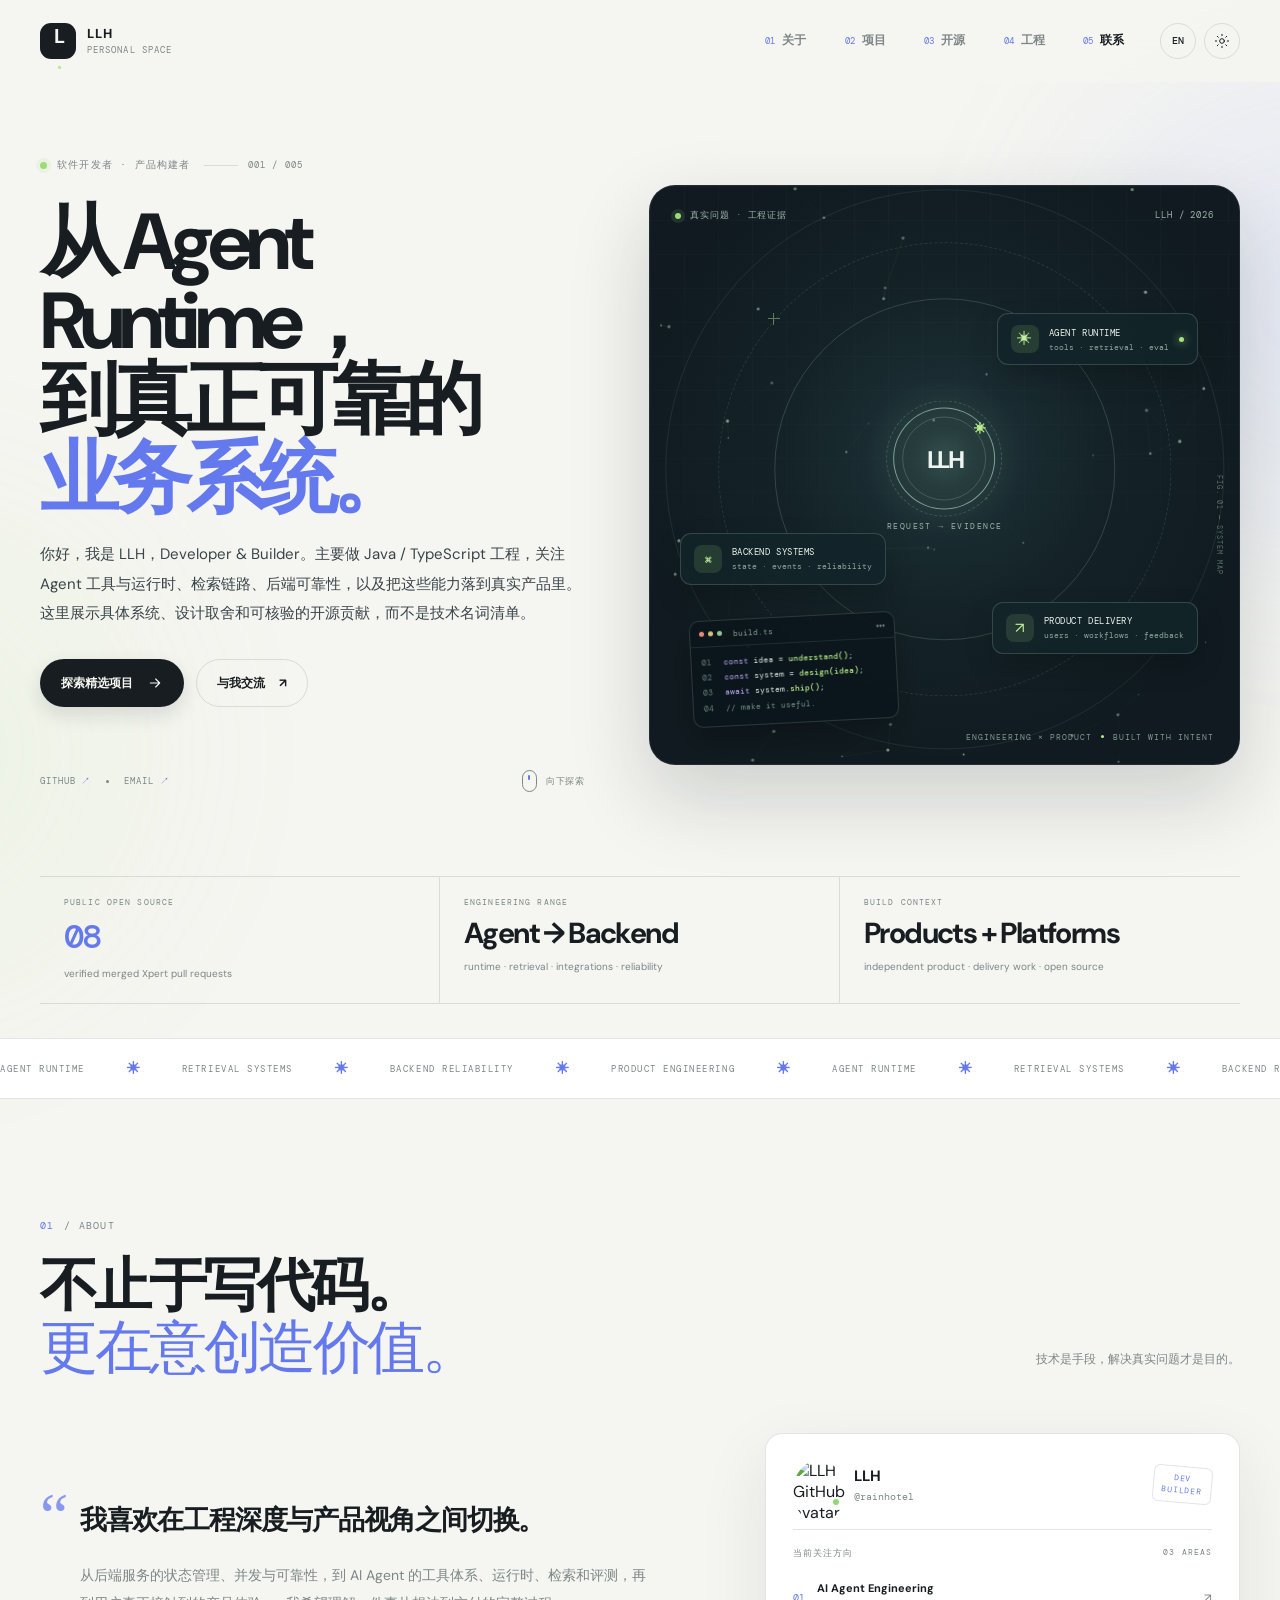
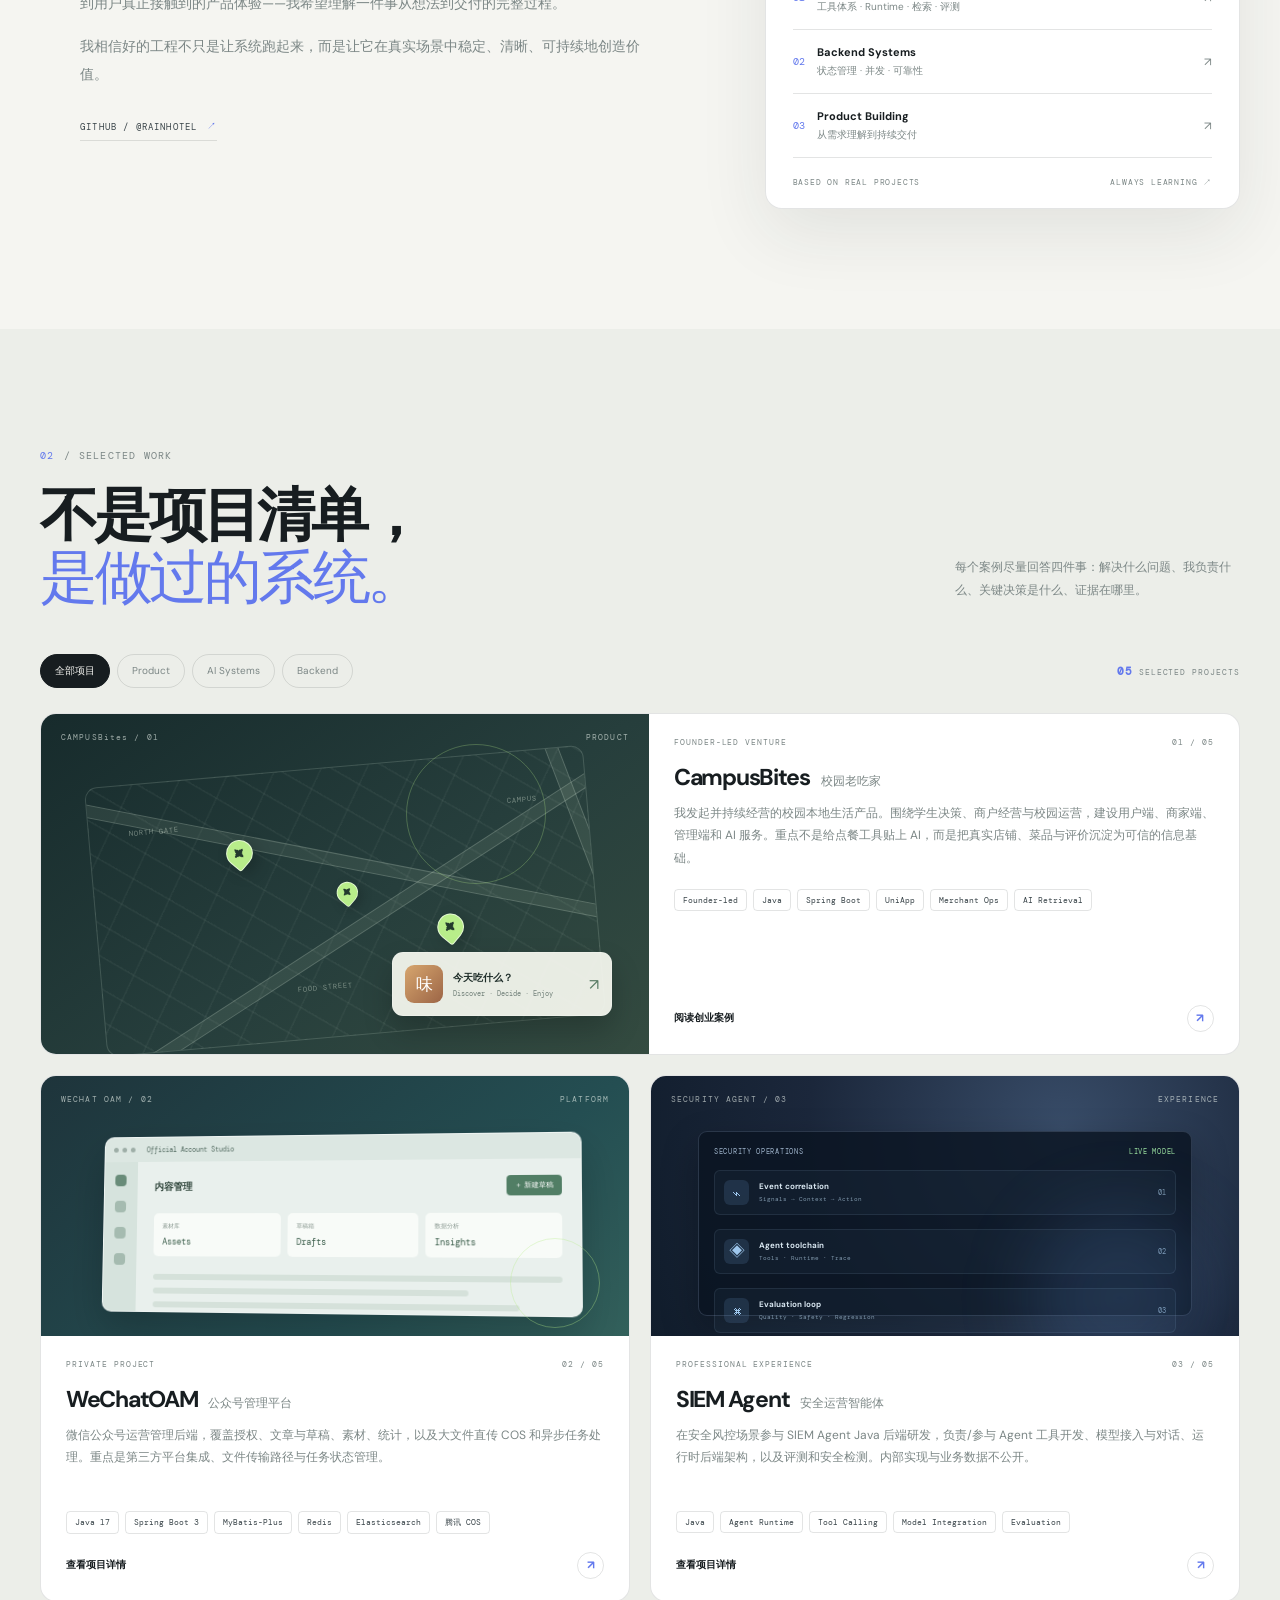
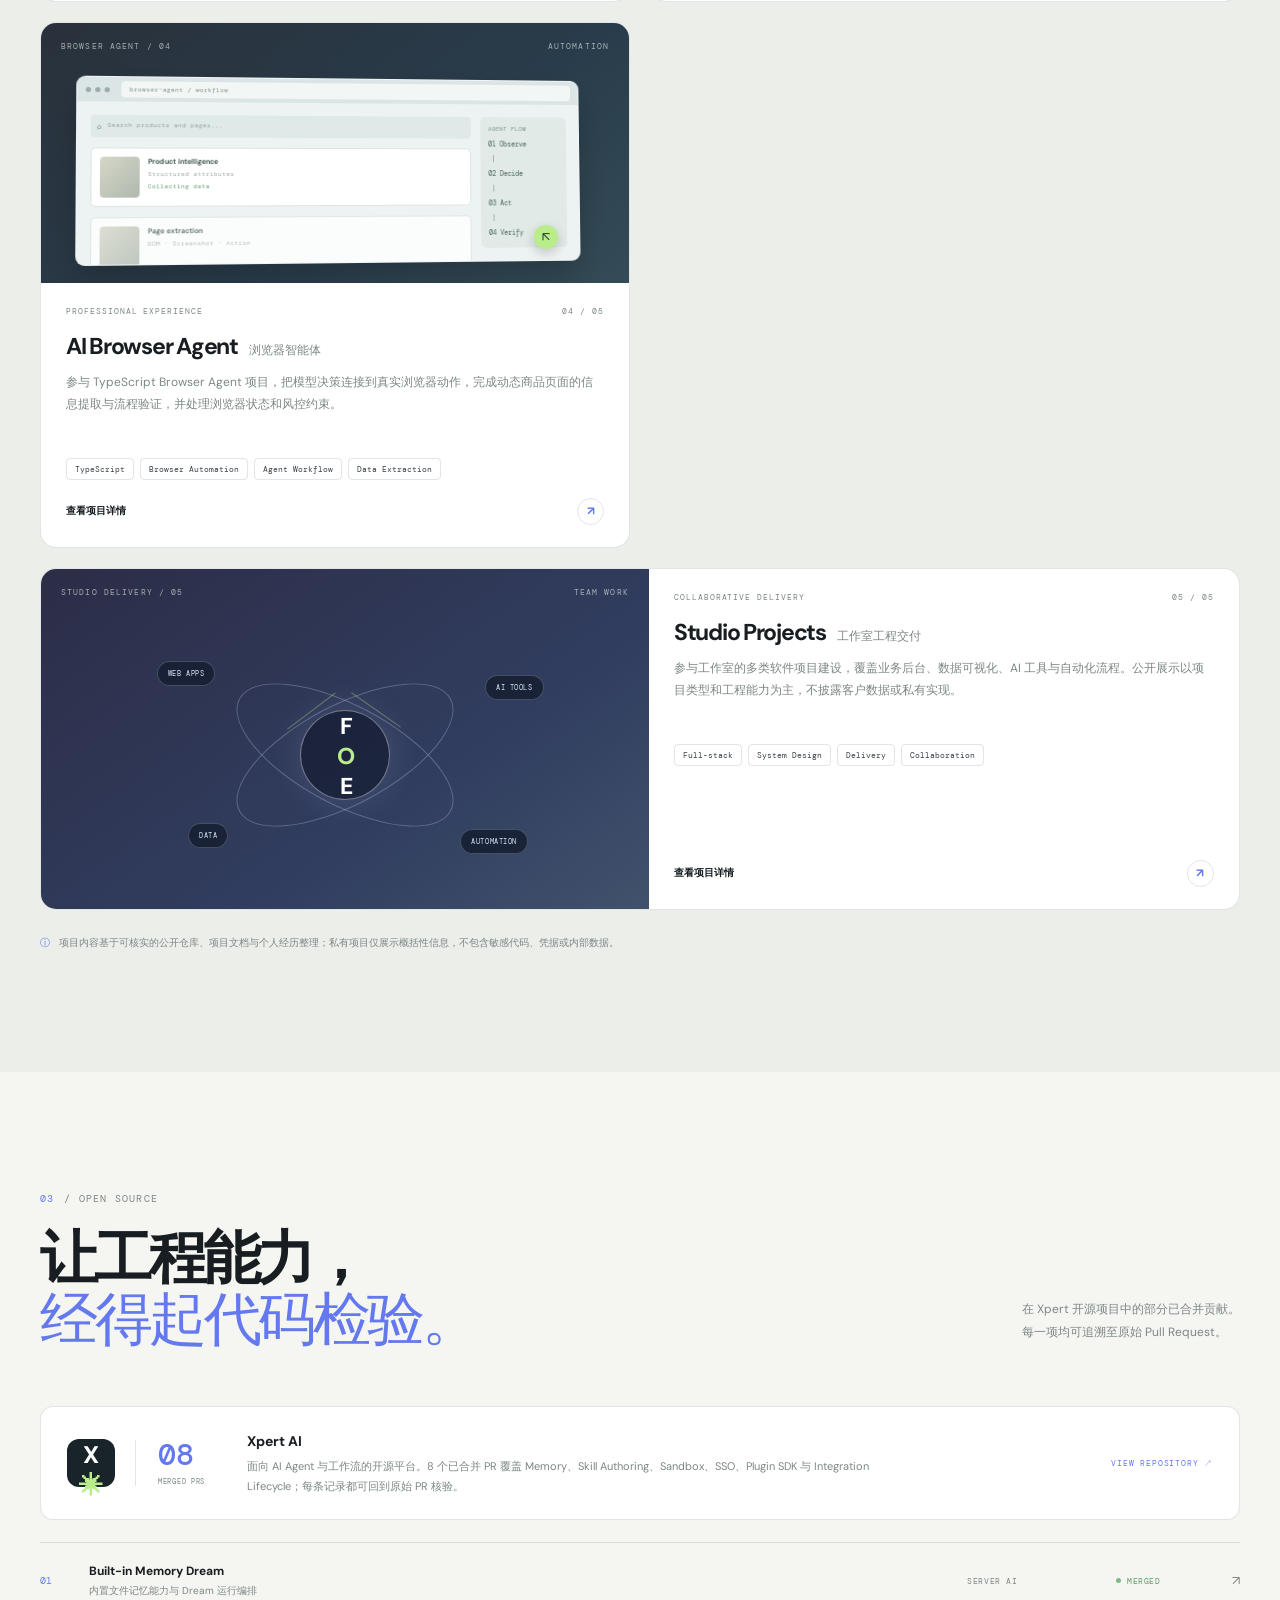
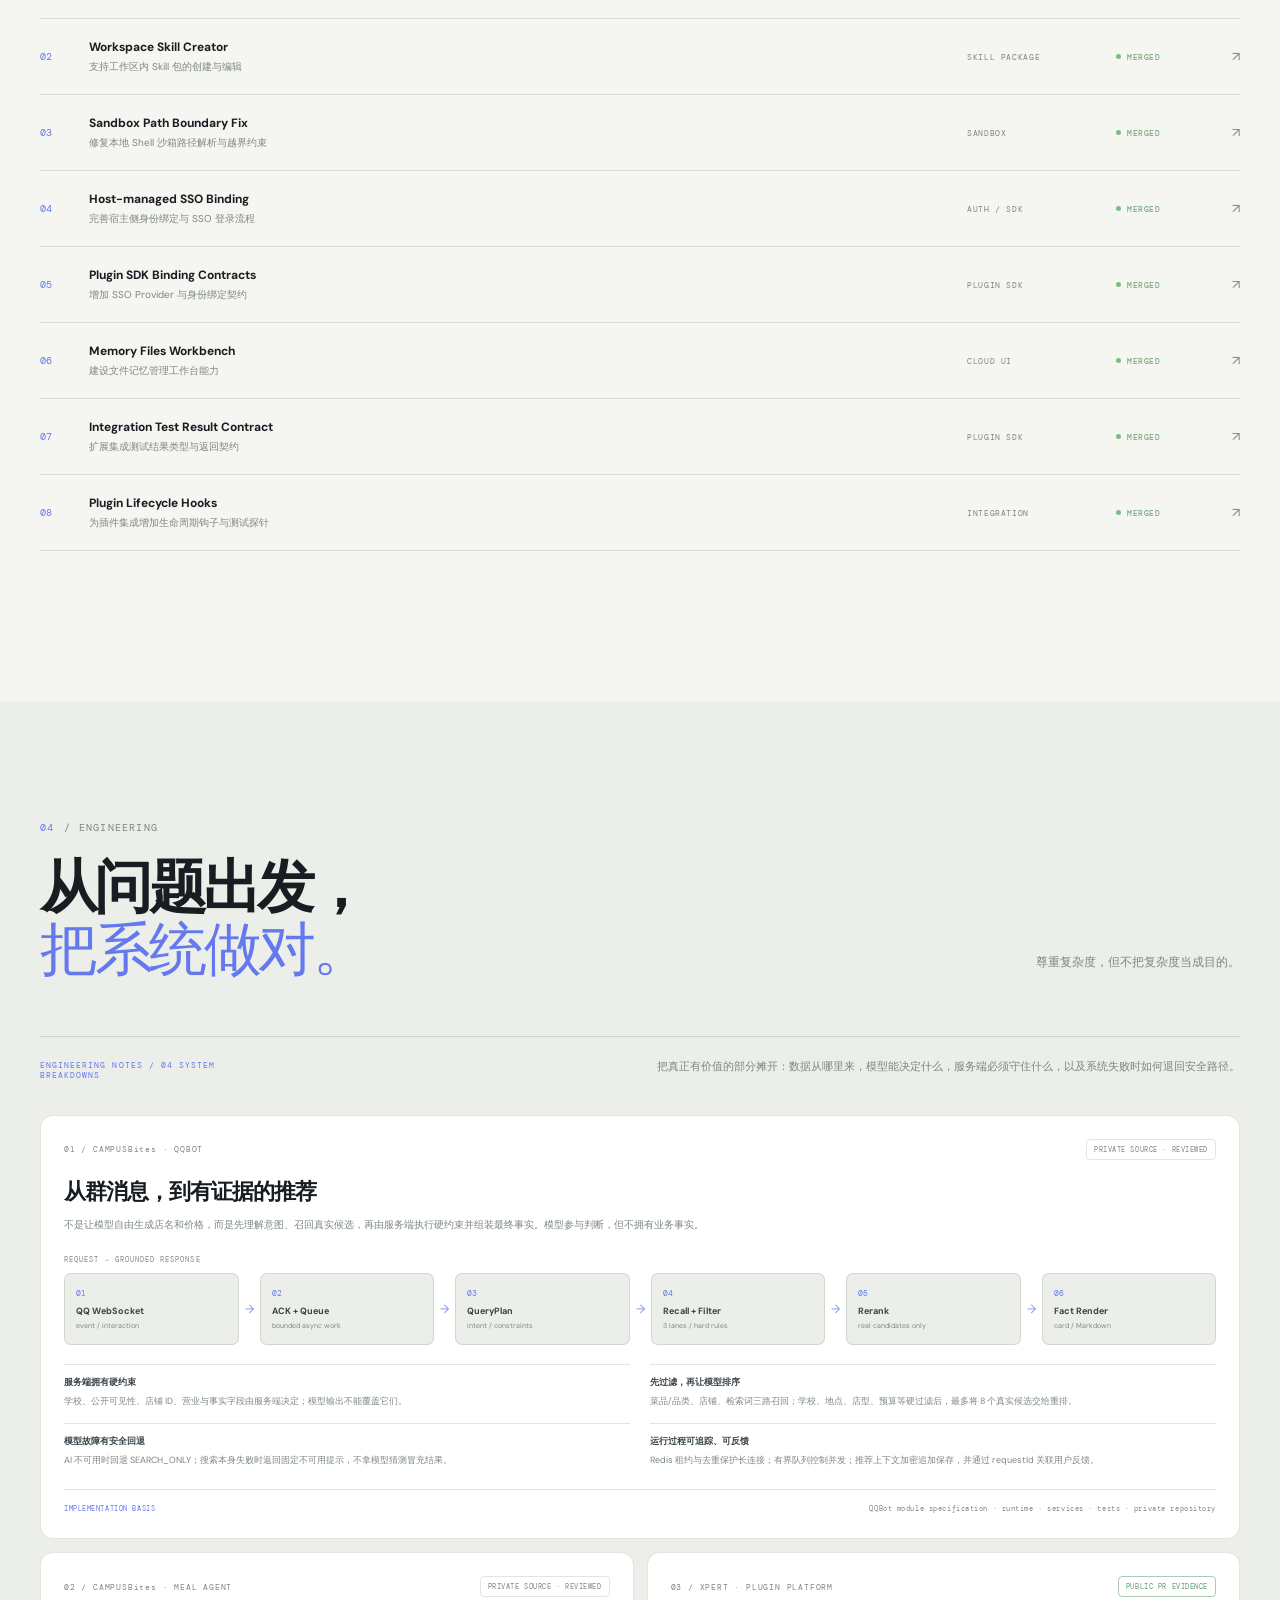
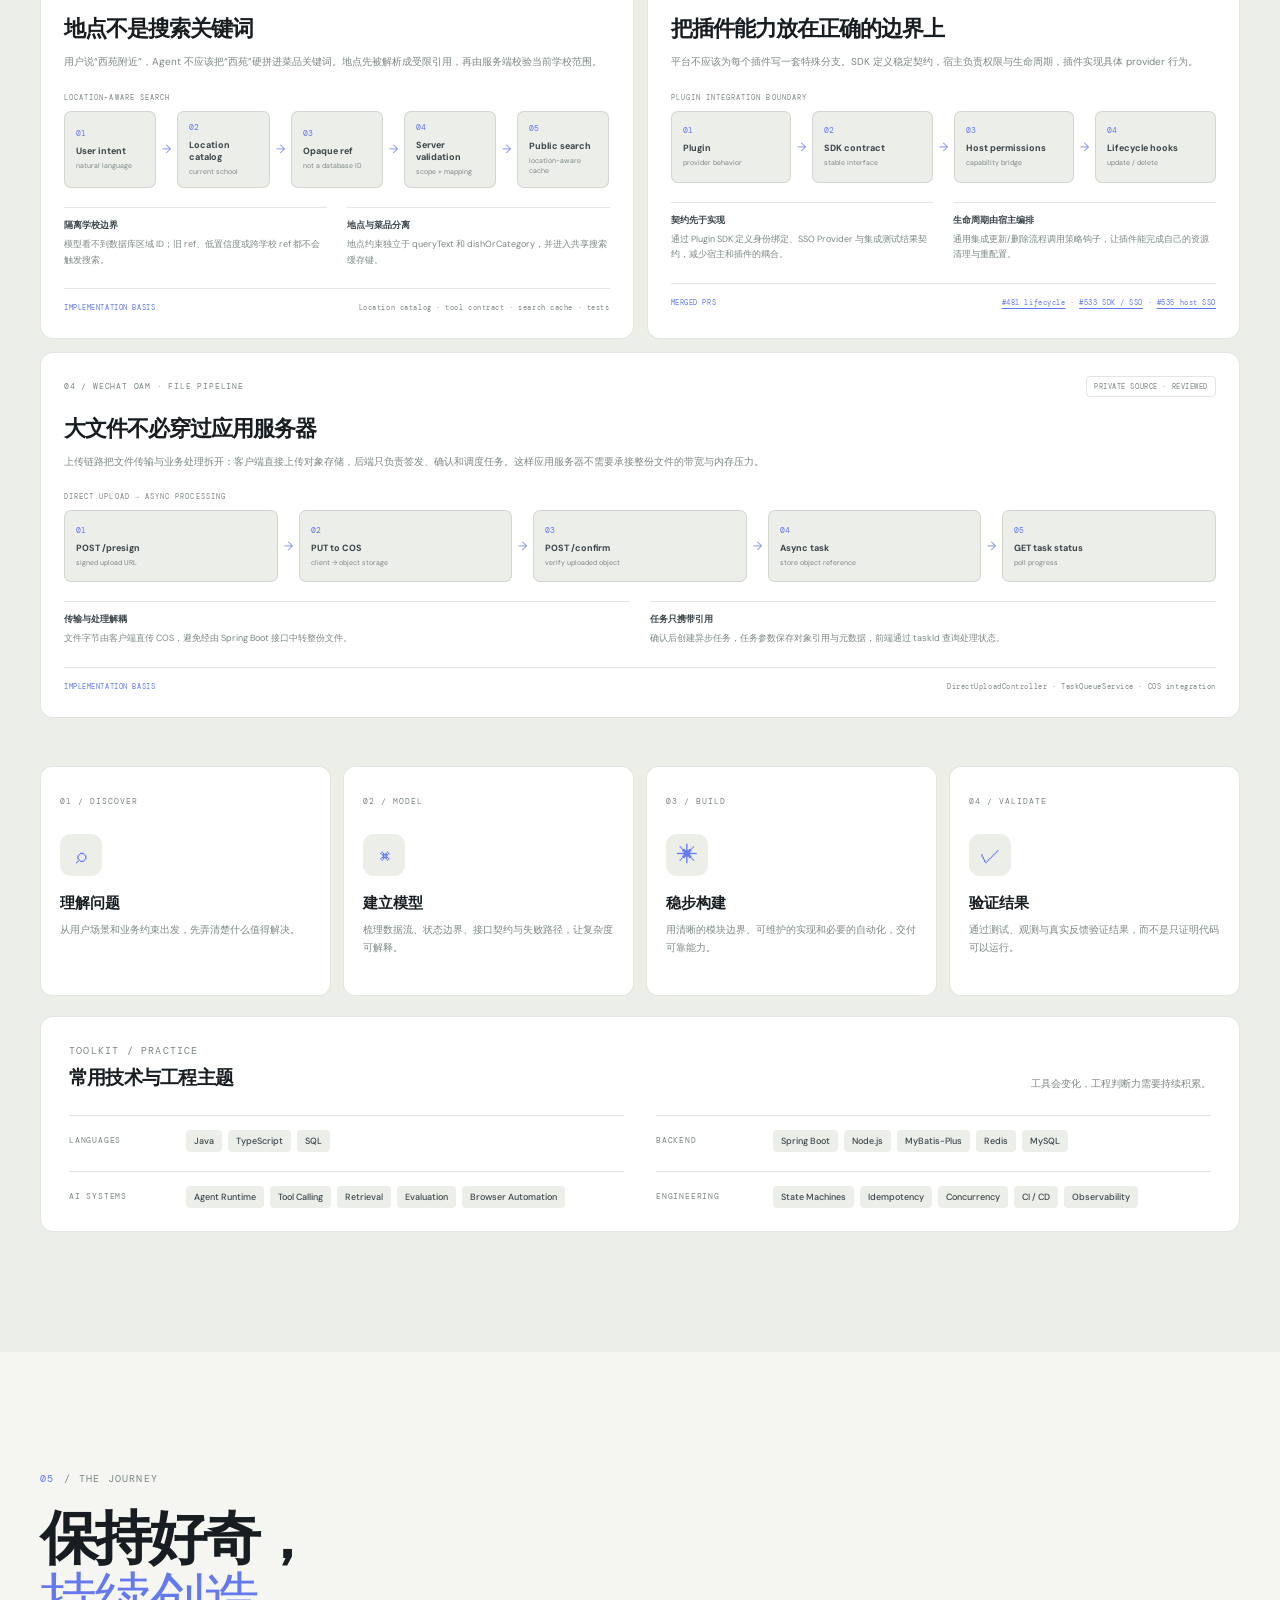
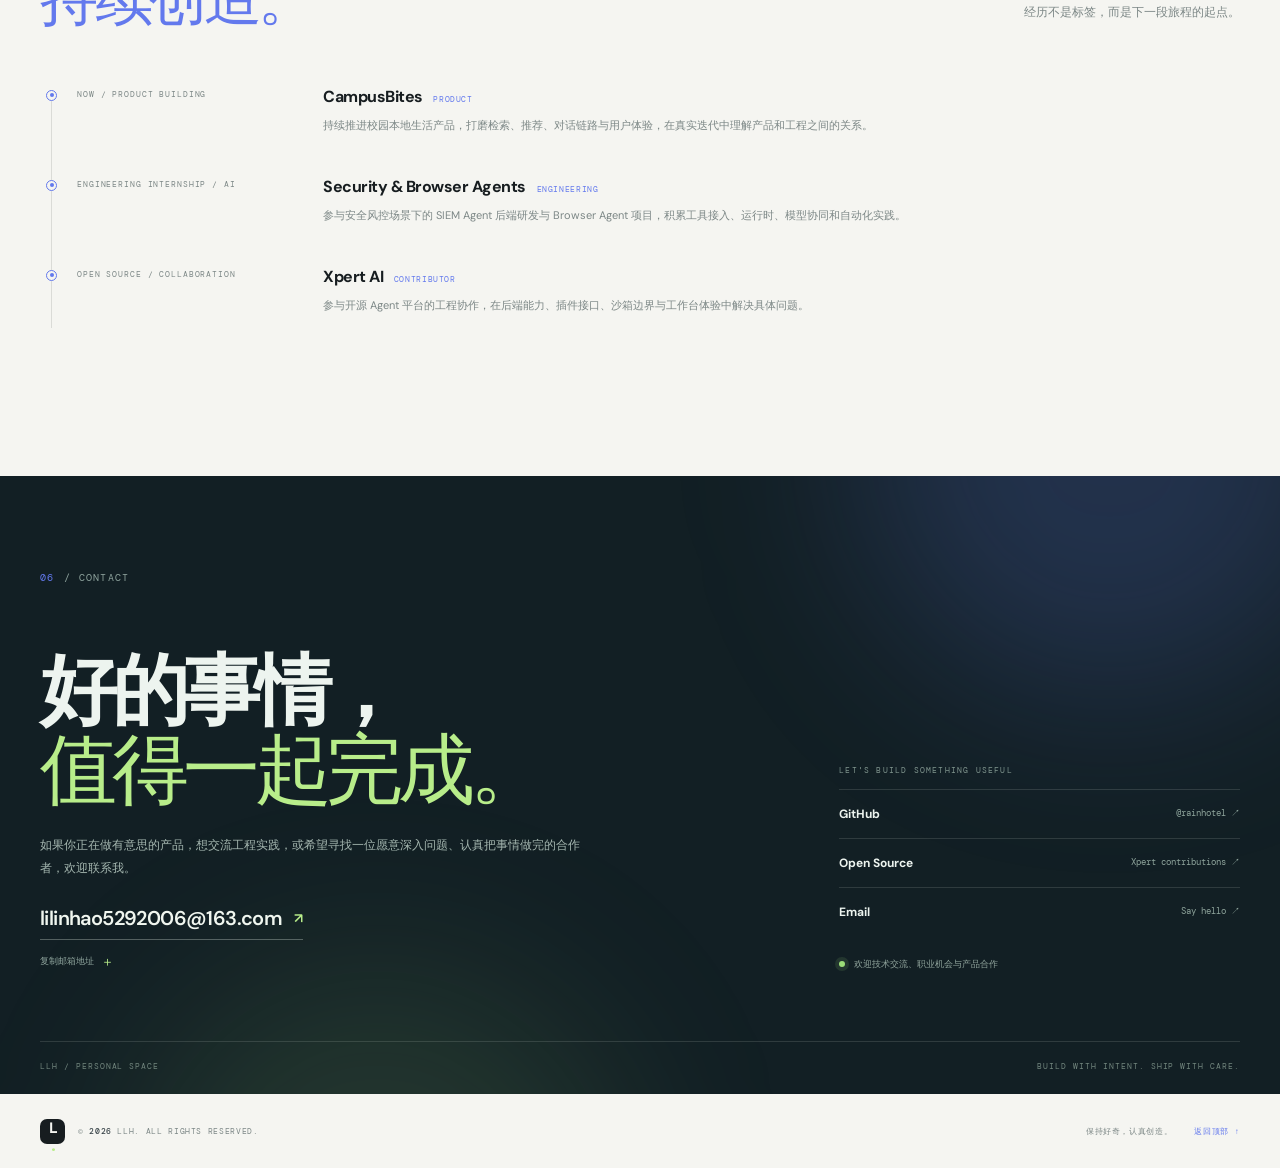
==== commit 755de565: "feat(portfolio): add founder-led CampusBites case study" ====
--- a/index.html
+++ b/index.html
@@ -109,7 +109,7 @@
       <div class="project-grid" id="project-grid">
         <article class="project-card project-featured reveal" data-category="product ai" data-project="campusbites">
           <div class="project-art art-campus"><div class="art-top"><span>CAMPUSBites / 01</span><span>PRODUCT</span></div><div class="campus-map"><div class="map-road road-a"></div><div class="map-road road-b"></div><div class="map-road road-c"></div><div class="map-pin pin-a">✦</div><div class="map-pin pin-b">✦</div><div class="map-pin pin-c">✦</div><div class="map-label label-a">NORTH GATE</div><div class="map-label label-b">FOOD STREET</div><div class="map-label label-c">CAMPUS</div></div><div class="food-card"><div class="food-thumb">味</div><div><b>今天吃什么？</b><small>Discover · Decide · Enjoy</small></div><span>↗</span></div><div class="art-orbit"></div></div>
-          <div class="project-content"><div class="project-meta"><span>INDEPENDENT PRODUCT</span><span>01 / 05</span></div><h3>CampusBites <span>校园老吃家</span></h3><p class="lang-zh">面向高校学生的校园本地生活产品。工程重点是把自然语言意图转成可约束的检索，再让推荐回到真实店铺、菜单与公开评价证据；覆盖 AI Meal Agent 与 QQ 群 Bot 的完整链路。</p><p class="lang-en">A campus local-life product. The engineering challenge is turning natural-language intent into constrained retrieval, then grounding recommendations in real shops, menus, and public review evidence across the AI Meal Agent and QQ group bot.</p><div class="tag-row"><span>Java</span><span>Spring Boot</span><span>MySQL</span><span>Redis</span><span>WeChat Mini Program</span><span>AI Retrieval</span></div><button class="project-open" type="button" data-open-project="campusbites"><span data-zh="查看项目详情" data-en="Explore case study">查看项目详情</span><b>↗</b></button></div>
+          <div class="project-content"><div class="project-meta"><span>FOUNDER-LED VENTURE</span><span>01 / 05</span></div><h3>CampusBites <span>校园老吃家</span></h3><p class="lang-zh">我发起并持续经营的校园本地生活产品。围绕学生决策、商户经营与校园运营，建设用户端、商家端、管理端和 AI 服务。重点不是给点餐工具贴上 AI，而是把真实店铺、菜品与评价沉淀为可信的信息基础。</p><p class="lang-en">A founder-led campus local-life venture I continue to build and operate. It connects student decisions, merchant workflows, and campus operations through a student app, merchant portal, operations console, and AI services. The goal is not to add AI to ordering, but to turn real shops, dishes, and reviews into a trusted information foundation.</p><div class="tag-row"><span>Founder-led</span><span>Java</span><span>Spring Boot</span><span>UniApp</span><span>Merchant Ops</span><span>AI Retrieval</span></div><a class="project-open" href="campusbites.html"><span data-zh="阅读创业案例" data-en="Read founder case study">阅读创业案例</span><b>↗</b></a></div>
         </article>
 
         <article class="project-card reveal" data-category="backend product" data-project="weoam">
